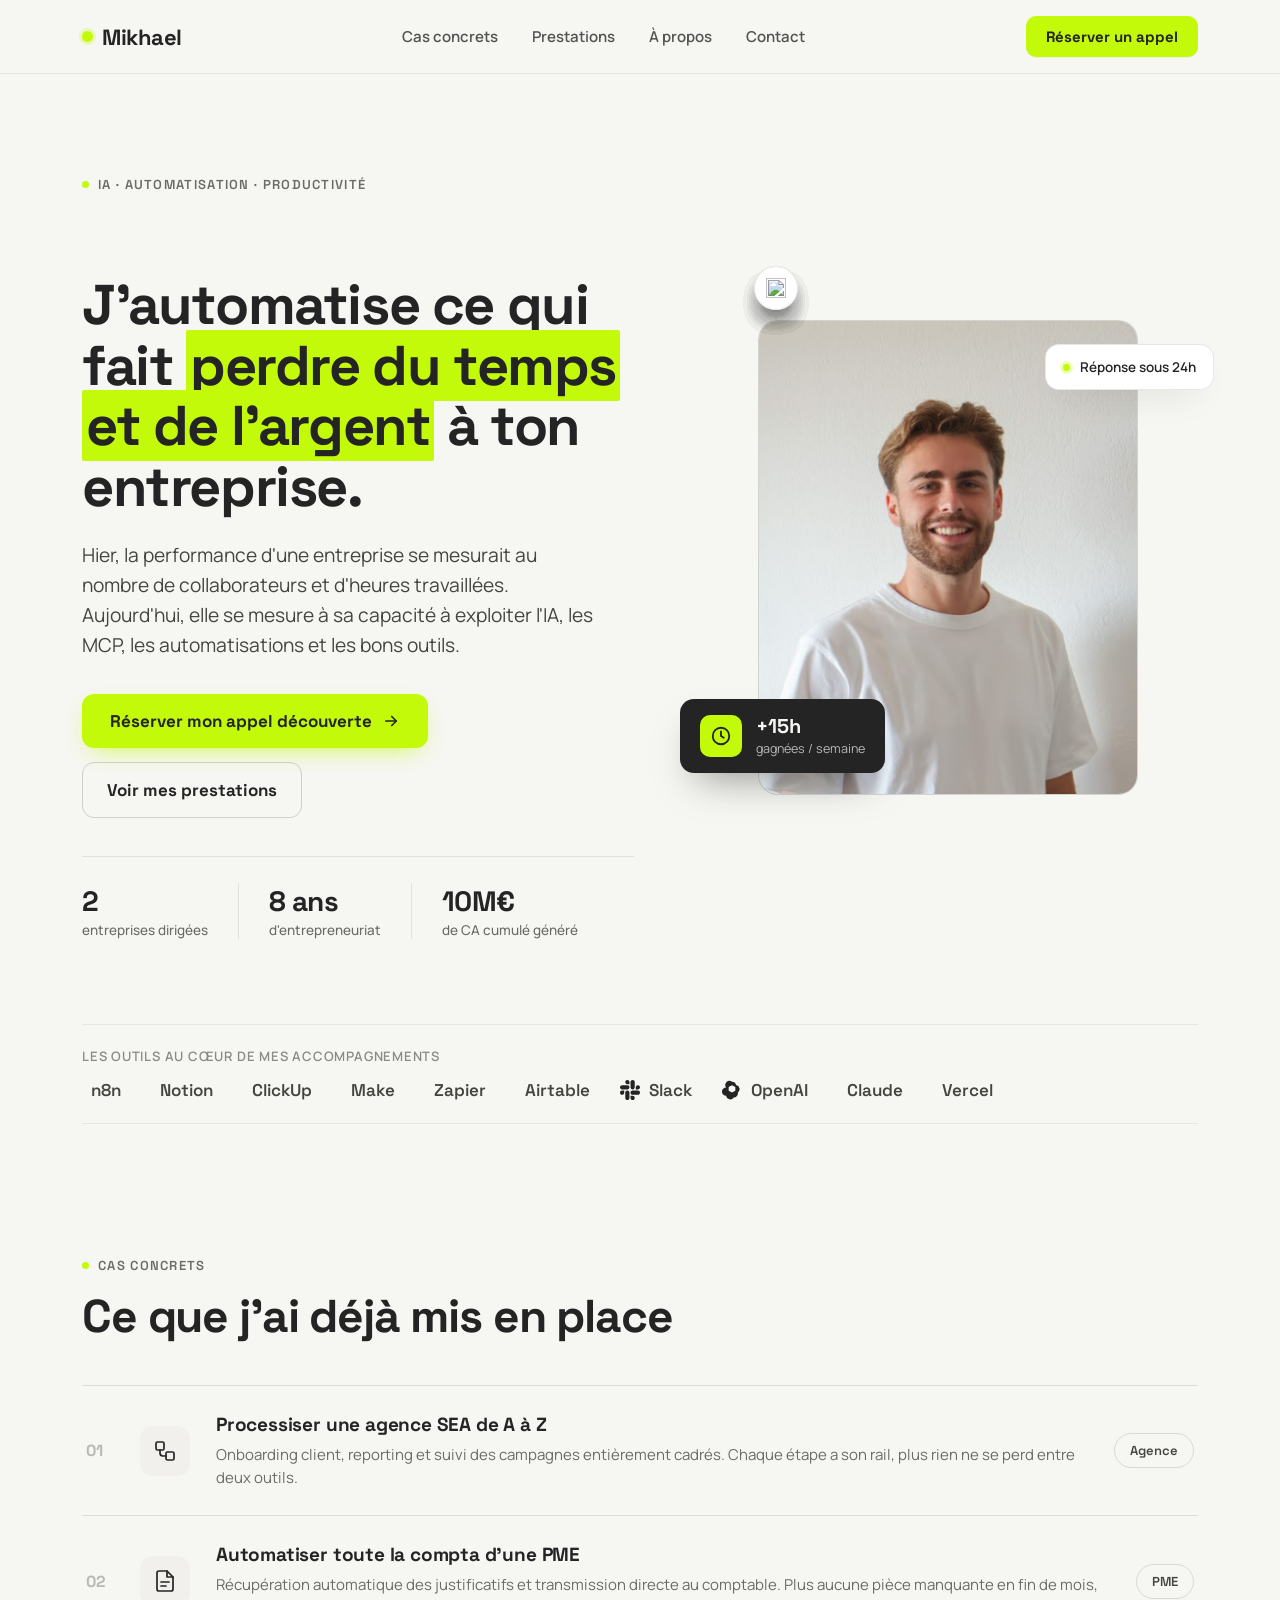
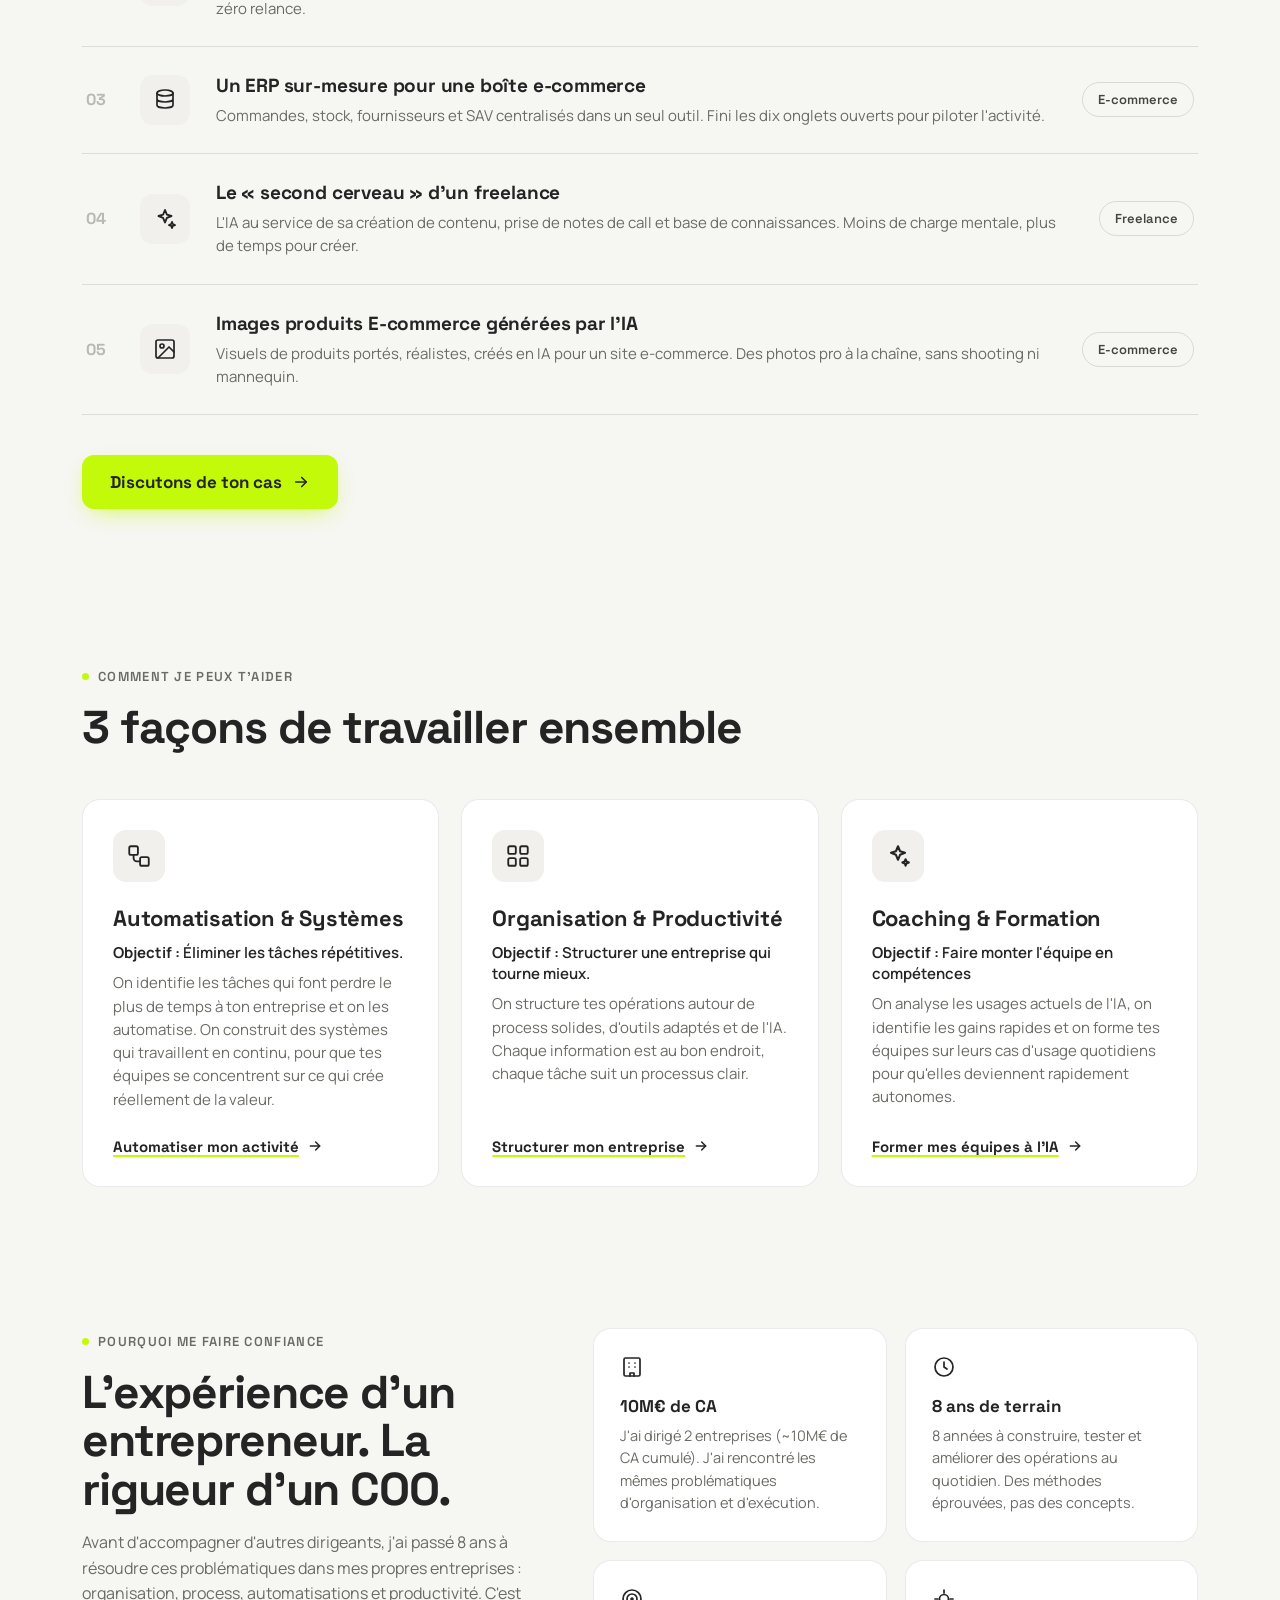
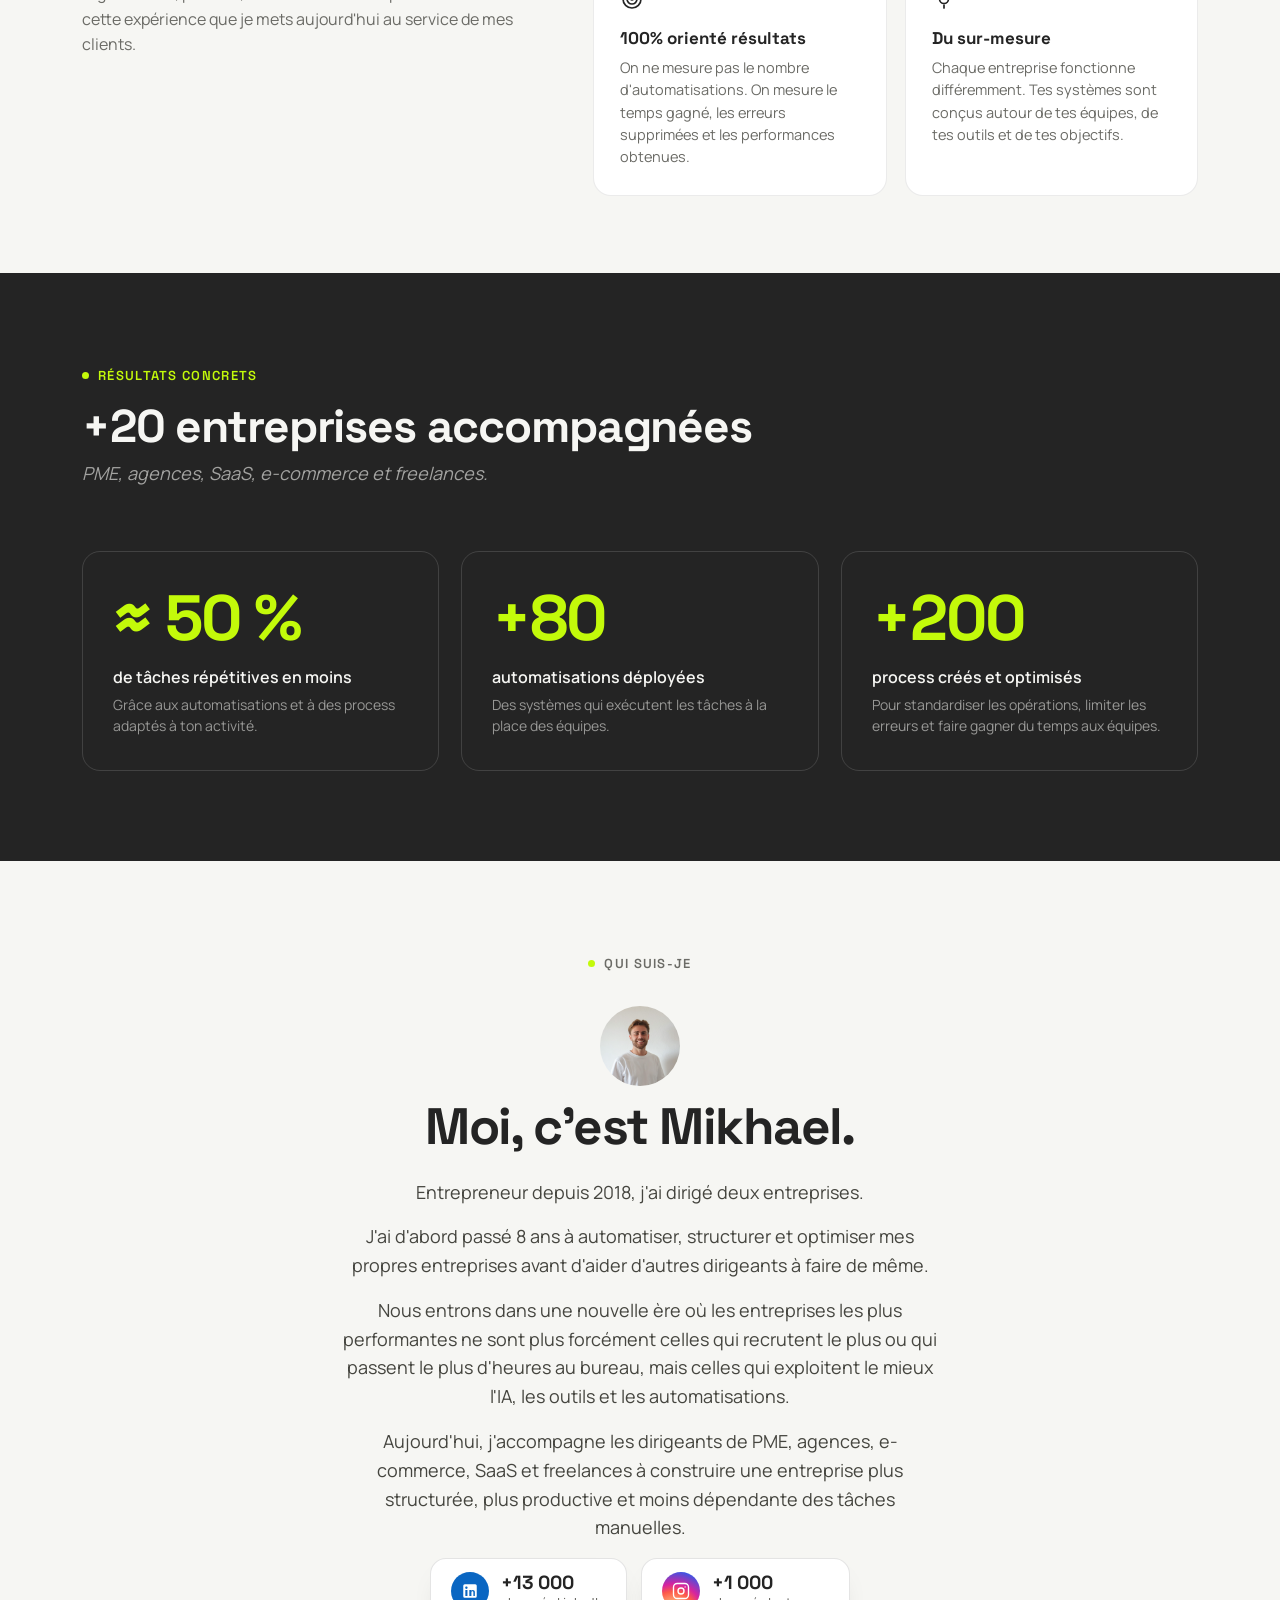
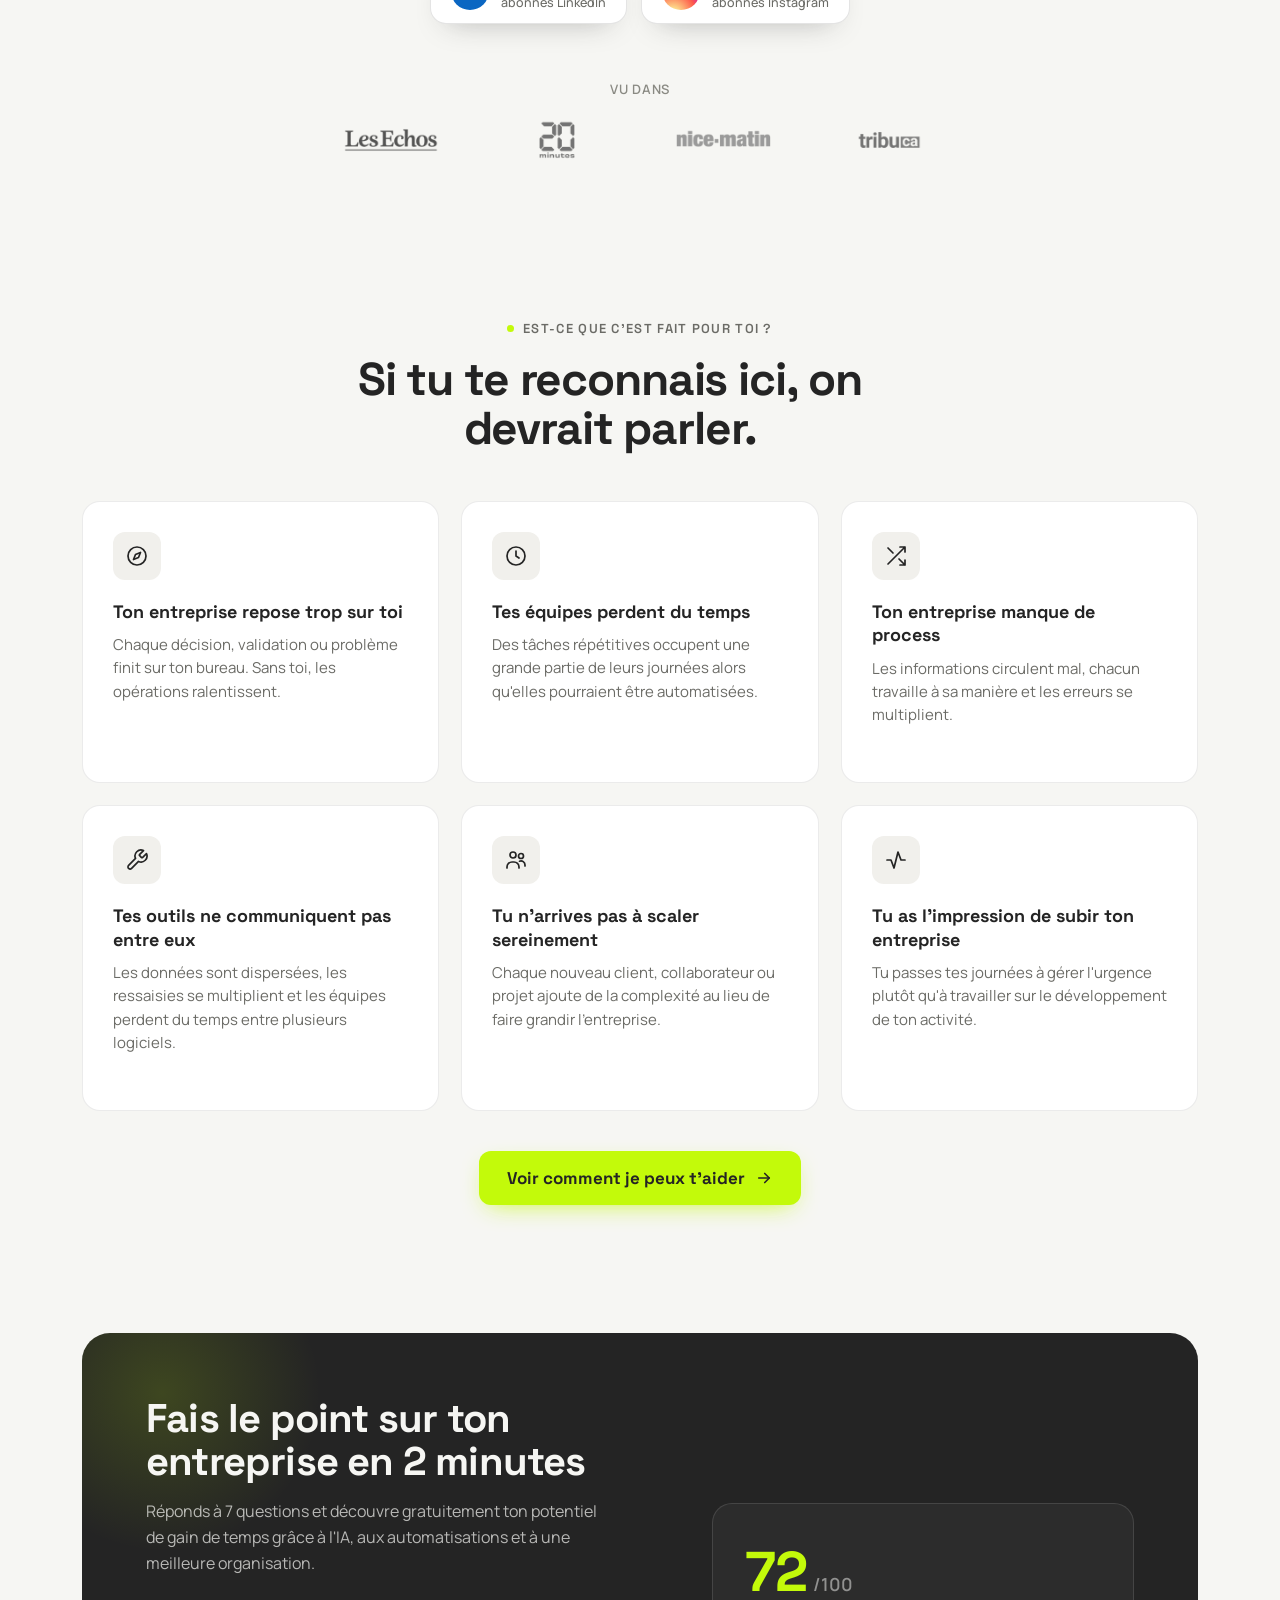
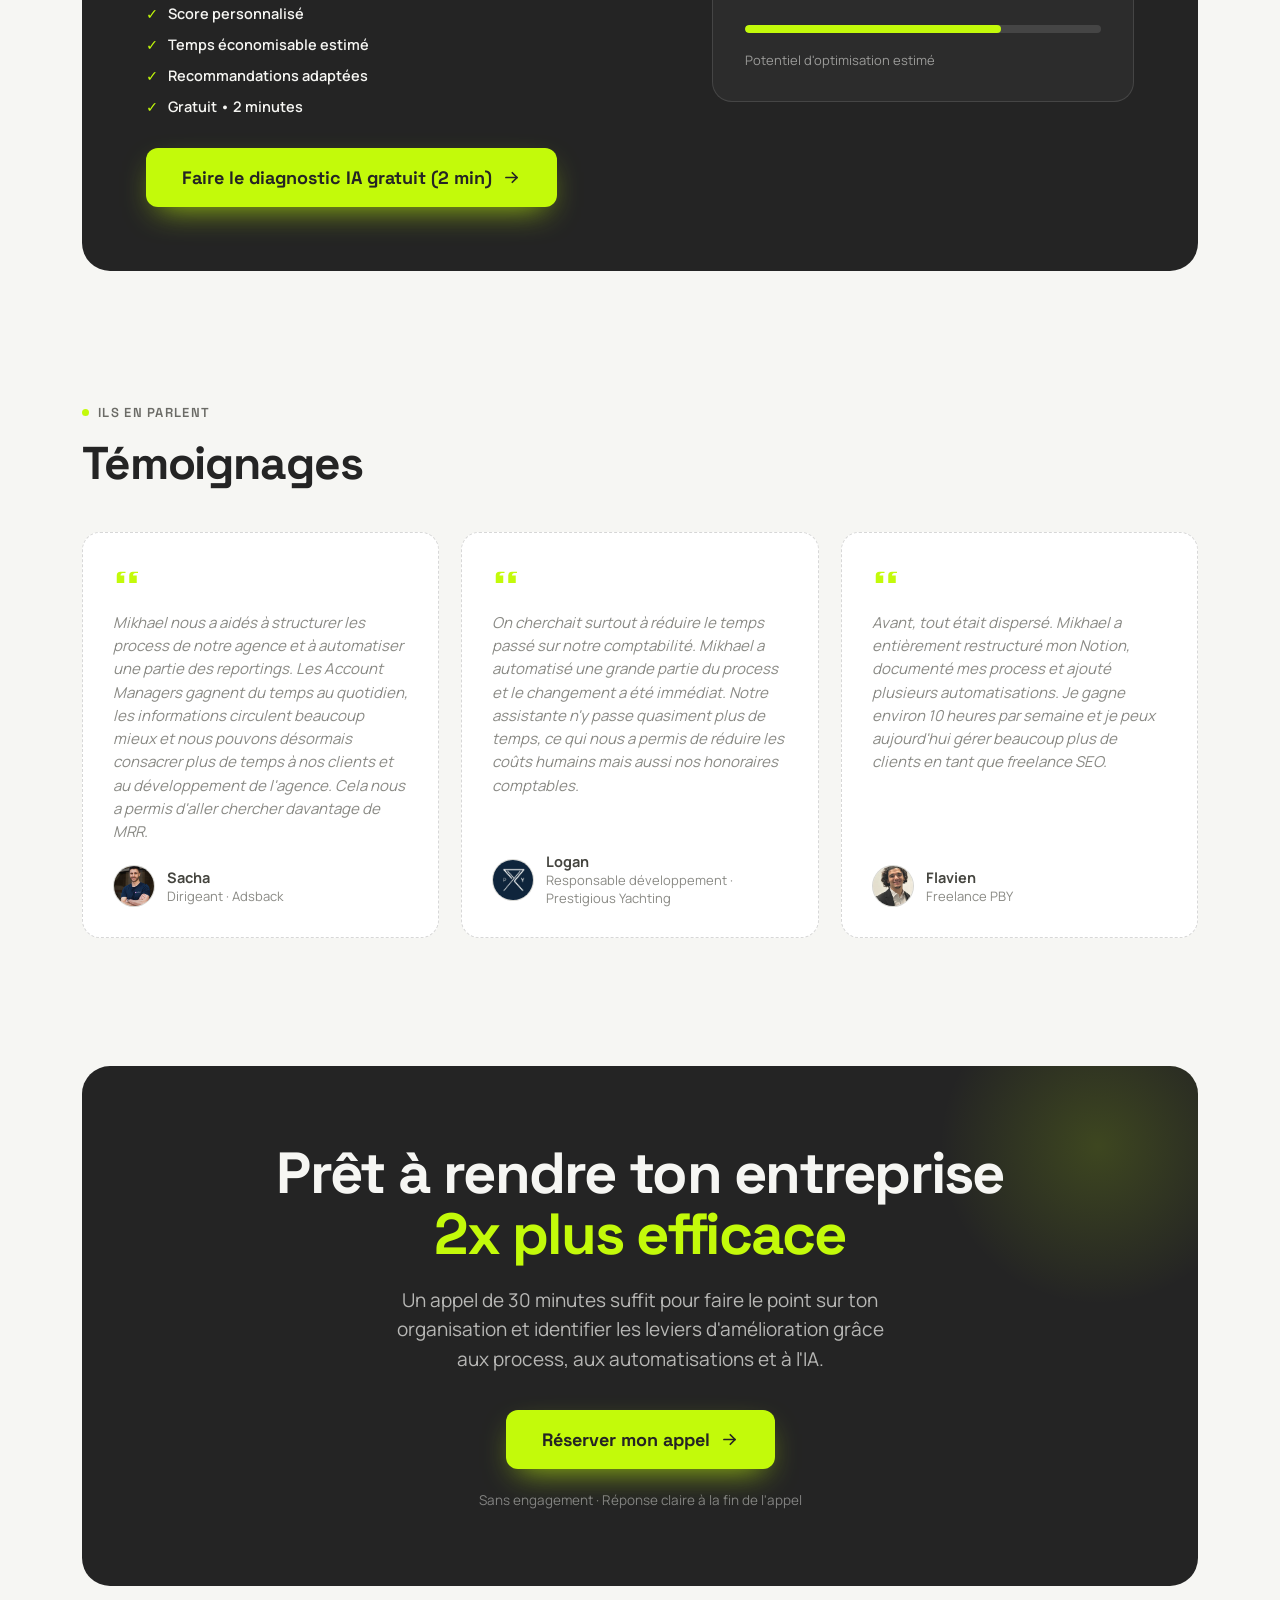
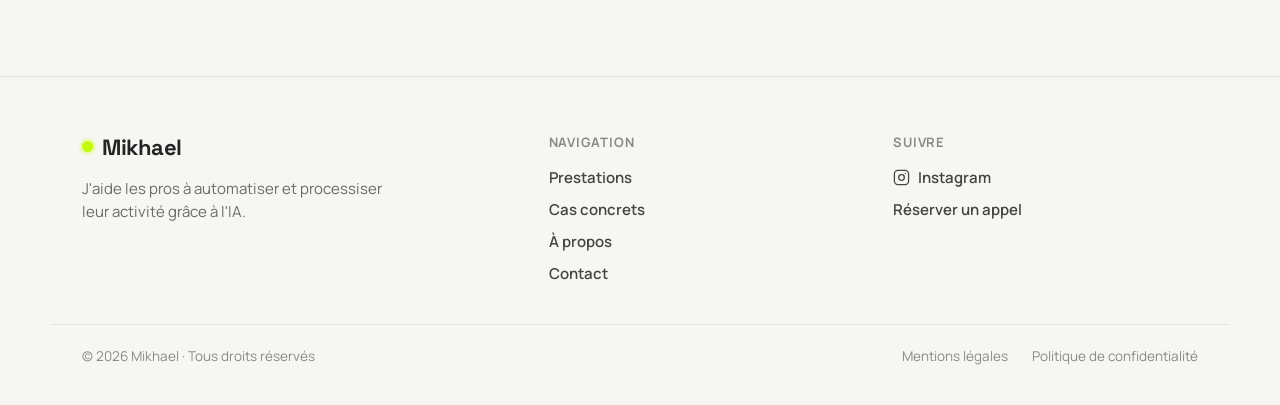
==== index.html @ bfc0a48b "feat: aligne le style du CTA Discutons de ton cas sur celui du bouton accent Co-Authored-By: Claude " ====
<!DOCTYPE html>
<html lang="fr">
<head>
<meta charset="utf-8">
<meta name="viewport" content="width=device-width, initial-scale=1">
<title>Mikhael — J'automatise les tâches qui font perdre du temps et de l'argent à ton entreprise.</title>
<meta name="description" content="J'aide les pros (PME, Agence, Freelance, Ecommerce) à automatiser et structurer leur business, pour gagner des heures chaque semaine.">
<link rel="icon" type="image/png" href="assets/favicon-32x32.png">
<link rel="preconnect" href="https://fonts.googleapis.com">
<link rel="preconnect" href="https://fonts.gstatic.com" crossorigin>
<link href="https://fonts.googleapis.com/css2?family=Space+Grotesk:wght@400;500;600;700&family=Manrope:wght@400;500;600;700;800&display=swap" rel="stylesheet">
<link rel="stylesheet" href="styles.css">
</head>
<body>

<header class="site-header">
  <div class="wrap header-bar">
    <a href="#top" class="logo">
      <span class="dot dot--lg"></span>
      Mikhael
    </a>

    <nav class="nav-desktop" aria-label="Navigation principale">
      <a href="#cas-concrets">Cas concrets</a>
      <a href="#prestations">Prestations</a>
      <a href="#apropos">À propos</a>
      <a href="#contact">Contact</a>
    </nav>

    <div class="header-actions">
      <a href="https://www.cal.eu/mikhael-5kbnzs/30min" target="_blank" rel="noopener" class="btn btn-accent btn-sm">Réserver un appel</a>
      <button type="button" class="nav-toggle" aria-expanded="false" aria-controls="nav-mobile" aria-label="Ouvrir le menu">
        <span></span><span></span><span></span>
      </button>
    </div>
  </div>

  <nav id="nav-mobile" class="nav-mobile" aria-label="Navigation mobile">
    <a href="#cas-concrets">Cas concrets</a>
    <a href="#prestations">Prestations</a>
    <a href="#apropos">À propos</a>
    <a href="#contact">Contact</a>
  </nav>
</header>

<a id="top"></a>

<main>

  <!-- ===================== HERO ===================== -->
  <section class="wrap hero">
    <div class="eyebrow hero-eyebrow">
      <span class="dot"></span>
      IA · Automatisation · Productivité
    </div>
    <div class="hero-copy">
      <h1 class="hero-title">
        J'automatise ce qui fait <span class="hl">perdre du temps et de l'argent</span> à ton entreprise.
      </h1>
      <p class="hero-sub">
        Hier, la performance d'une entreprise se mesurait au nombre de collaborateurs et d'heures travaillées. Aujourd'hui, elle se mesure à sa capacité à exploiter l'IA, les MCP, les automatisations et les bons outils.
      </p>
      <div class="hero-ctas">
        <a href="https://www.cal.eu/mikhael-5kbnzs/30min" target="_blank" rel="noopener" class="btn btn-accent btn-lg">
          Réserver mon appel découverte
          <svg width="18" height="18" viewBox="0 0 24 24" fill="none" stroke="currentColor" stroke-width="2.2" stroke-linecap="round" stroke-linejoin="round"><path d="M5 12h14"/><path d="m13 6 6 6-6 6"/></svg>
        </a>
        <a href="#prestations" class="btn btn-outline btn-lg">Voir mes prestations</a>
      </div>
      <div class="hero-stats">
        <div class="hero-stat">
          <div class="hero-stat-num">2</div>
          <div class="hero-stat-label"><span class="hero-stat-label--full">entreprises dirigées</span><span class="hero-stat-label--short">entreprises</span></div>
        </div>
        <div class="hero-stat">
          <div class="hero-stat-num">8 ans</div>
          <div class="hero-stat-label">d'entrepreneuriat</div>
        </div>
        <div class="hero-stat hero-stat--last">
          <div class="hero-stat-num">10M€</div>
          <div class="hero-stat-label">de CA cumulé généré</div>
        </div>
      </div>
    </div>

    <div class="hero-visual">
      <div class="hero-photo">
        <img src="assets/mikhael.png" alt="Portrait de Mikhael">
      </div>
      <div class="orbit-track">
        <span class="orbit-icon" style="--i:0"><img src="https://cdn.simpleicons.org/n8n/242424" alt=""></span>
        <span class="orbit-icon" style="--i:1"><img src="https://cdn.simpleicons.org/notion/242424" alt=""></span>
        <span class="orbit-icon" style="--i:2"><img src="https://cdn.simpleicons.org/clickup/242424" alt=""></span>
        <span class="orbit-icon" style="--i:3"><img src="https://cdn.simpleicons.org/make/242424" alt=""></span>
        <span class="orbit-icon" style="--i:4"><img src="https://cdn.simpleicons.org/zapier/242424" alt=""></span>
        <span class="orbit-icon" style="--i:5"><img src="https://cdn.simpleicons.org/airtable/242424" alt=""></span>
        <span class="orbit-icon" style="--i:6"><svg width="20" height="20" viewBox="0 0 122.8 122.8" fill="#242424" aria-hidden="true"><path d="M25.8 77.6c0 7.1-5.8 12.9-12.9 12.9S0 84.7 0 77.6s5.8-12.9 12.9-12.9h12.9v12.9zM32.3 77.6c0-7.1 5.8-12.9 12.9-12.9s12.9 5.8 12.9 12.9v32.3c0 7.1-5.8 12.9-12.9 12.9s-12.9-5.8-12.9-12.9V77.6z"/><path d="M45.2 25.8c-7.1 0-12.9-5.8-12.9-12.9S38.1 0 45.2 0s12.9 5.8 12.9 12.9v12.9H45.2zM45.2 32.3c7.1 0 12.9 5.8 12.9 12.9s-5.8 12.9-12.9 12.9H12.9C5.8 58.1 0 52.3 0 45.2s5.8-12.9 12.9-12.9h32.3z"/><path d="M97 45.2c0-7.1 5.8-12.9 12.9-12.9s12.9 5.8 12.9 12.9-5.8 12.9-12.9 12.9H97V45.2zM90.5 45.2c0 7.1-5.8 12.9-12.9 12.9s-12.9-5.8-12.9-12.9V12.9C64.7 5.8 70.5 0 77.6 0s12.9 5.8 12.9 12.9v32.3z"/><path d="M77.6 97c7.1 0 12.9 5.8 12.9 12.9s-5.8 12.9-12.9 12.9-12.9-5.8-12.9-12.9V97h12.9zM77.6 90.5c-7.1 0-12.9-5.8-12.9-12.9s5.8-12.9 12.9-12.9h32.3c7.1 0 12.9 5.8 12.9 12.9s-5.8 12.9-12.9 12.9H77.6z"/></svg></span>
        <span class="orbit-icon" style="--i:7"><svg width="20" height="20" viewBox="0 0 24 24" fill="#242424" aria-hidden="true"><path d="M12 2a5 5 0 0 1 4.9 4A5 5 0 0 1 19 15a5 5 0 0 1-4.9 6 5 5 0 0 1-9.2-2A5 5 0 0 1 5 9 5 5 0 0 1 12 2Zm0 4.2L8 8.5v4.3l4 2.3 4-2.3V8.5L12 6.2Z"/></svg></span>
        <span class="orbit-icon" style="--i:8"><img src="https://cdn.simpleicons.org/anthropic/242424" alt=""></span>
        <span class="orbit-icon" style="--i:9"><img src="https://cdn.simpleicons.org/vercel/242424" alt=""></span>
      </div>
      <div class="float-card float-card--dark">
        <div class="float-card-icon">
          <svg width="22" height="22" viewBox="0 0 24 24" fill="none" stroke="#242424" stroke-width="2" stroke-linecap="round" stroke-linejoin="round"><circle cx="12" cy="12" r="9"/><path d="M12 7v5l3 2"/></svg>
        </div>
        <div>
          <div class="float-card-num">+15h</div>
          <div class="float-card-label">gagnées / semaine</div>
        </div>
      </div>
      <div class="float-card float-card--light">
        <span class="dot"></span>
        <span class="float-card-text">Réponse sous 24h</span>
      </div>
    </div>
  </section>

  <!-- ===================== LOGOS / OUTILS ===================== -->
  <section class="wrap tools-wrap">
    <div class="tools-strip">
      <span class="tools-label">Les outils au cœur de mes accompagnements</span>
      <div class="tools-marquee">
        <div class="tools-track">
          <div class="tools-list">
            <span class="tool"><img src="https://cdn.simpleicons.org/n8n/242424" alt="">n8n</span>
            <span class="tool"><img src="https://cdn.simpleicons.org/notion/242424" alt="">Notion</span>
            <span class="tool"><img src="https://cdn.simpleicons.org/clickup/242424" alt="">ClickUp</span>
            <span class="tool"><img src="https://cdn.simpleicons.org/make/242424" alt="">Make</span>
            <span class="tool"><img src="https://cdn.simpleicons.org/zapier/242424" alt="">Zapier</span>
            <span class="tool"><img src="https://cdn.simpleicons.org/airtable/242424" alt="">Airtable</span>
            <span class="tool"><svg width="20" height="20" viewBox="0 0 122.8 122.8" fill="#242424" aria-hidden="true"><path d="M25.8 77.6c0 7.1-5.8 12.9-12.9 12.9S0 84.7 0 77.6s5.8-12.9 12.9-12.9h12.9v12.9zM32.3 77.6c0-7.1 5.8-12.9 12.9-12.9s12.9 5.8 12.9 12.9v32.3c0 7.1-5.8 12.9-12.9 12.9s-12.9-5.8-12.9-12.9V77.6z"/><path d="M45.2 25.8c-7.1 0-12.9-5.8-12.9-12.9S38.1 0 45.2 0s12.9 5.8 12.9 12.9v12.9H45.2zM45.2 32.3c7.1 0 12.9 5.8 12.9 12.9s-5.8 12.9-12.9 12.9H12.9C5.8 58.1 0 52.3 0 45.2s5.8-12.9 12.9-12.9h32.3z"/><path d="M97 45.2c0-7.1 5.8-12.9 12.9-12.9s12.9 5.8 12.9 12.9-5.8 12.9-12.9 12.9H97V45.2zM90.5 45.2c0 7.1-5.8 12.9-12.9 12.9s-12.9-5.8-12.9-12.9V12.9C64.7 5.8 70.5 0 77.6 0s12.9 5.8 12.9 12.9v32.3z"/><path d="M77.6 97c7.1 0 12.9 5.8 12.9 12.9s-5.8 12.9-12.9 12.9-12.9-5.8-12.9-12.9V97h12.9zM77.6 90.5c-7.1 0-12.9-5.8-12.9-12.9s5.8-12.9 12.9-12.9h32.3c7.1 0 12.9 5.8 12.9 12.9s-5.8 12.9-12.9 12.9H77.6z"/></svg>Slack</span>
            <span class="tool"><svg width="20" height="20" viewBox="0 0 24 24" fill="#242424" aria-hidden="true"><path d="M12 2a5 5 0 0 1 4.9 4A5 5 0 0 1 19 15a5 5 0 0 1-4.9 6 5 5 0 0 1-9.2-2A5 5 0 0 1 5 9 5 5 0 0 1 12 2Zm0 4.2L8 8.5v4.3l4 2.3 4-2.3V8.5L12 6.2Z"/></svg>OpenAI</span>
            <span class="tool"><img src="https://cdn.simpleicons.org/anthropic/242424" alt="">Claude</span>
            <span class="tool"><img src="https://cdn.simpleicons.org/vercel/242424" alt="" class="tool-icon--sm">Vercel</span>
          </div>
          <div class="tools-list tools-list--dup" aria-hidden="true">
            <span class="tool"><img src="https://cdn.simpleicons.org/n8n/242424" alt="">n8n</span>
            <span class="tool"><img src="https://cdn.simpleicons.org/notion/242424" alt="">Notion</span>
            <span class="tool"><img src="https://cdn.simpleicons.org/clickup/242424" alt="">ClickUp</span>
            <span class="tool"><img src="https://cdn.simpleicons.org/make/242424" alt="">Make</span>
            <span class="tool"><img src="https://cdn.simpleicons.org/zapier/242424" alt="">Zapier</span>
            <span class="tool"><img src="https://cdn.simpleicons.org/airtable/242424" alt="">Airtable</span>
            <span class="tool"><svg width="20" height="20" viewBox="0 0 122.8 122.8" fill="#242424" aria-hidden="true"><path d="M25.8 77.6c0 7.1-5.8 12.9-12.9 12.9S0 84.7 0 77.6s5.8-12.9 12.9-12.9h12.9v12.9zM32.3 77.6c0-7.1 5.8-12.9 12.9-12.9s12.9 5.8 12.9 12.9v32.3c0 7.1-5.8 12.9-12.9 12.9s-12.9-5.8-12.9-12.9V77.6z"/><path d="M45.2 25.8c-7.1 0-12.9-5.8-12.9-12.9S38.1 0 45.2 0s12.9 5.8 12.9 12.9v12.9H45.2zM45.2 32.3c7.1 0 12.9 5.8 12.9 12.9s-5.8 12.9-12.9 12.9H12.9C5.8 58.1 0 52.3 0 45.2s5.8-12.9 12.9-12.9h32.3z"/><path d="M97 45.2c0-7.1 5.8-12.9 12.9-12.9s12.9 5.8 12.9 12.9-5.8 12.9-12.9 12.9H97V45.2zM90.5 45.2c0 7.1-5.8 12.9-12.9 12.9s-12.9-5.8-12.9-12.9V12.9C64.7 5.8 70.5 0 77.6 0s12.9 5.8 12.9 12.9v32.3z"/><path d="M77.6 97c7.1 0 12.9 5.8 12.9 12.9s-5.8 12.9-12.9 12.9-12.9-5.8-12.9-12.9V97h12.9zM77.6 90.5c-7.1 0-12.9-5.8-12.9-12.9s5.8-12.9 12.9-12.9h32.3c7.1 0 12.9 5.8 12.9 12.9s-5.8 12.9-12.9 12.9H77.6z"/></svg>Slack</span>
            <span class="tool"><svg width="20" height="20" viewBox="0 0 24 24" fill="#242424" aria-hidden="true"><path d="M12 2a5 5 0 0 1 4.9 4A5 5 0 0 1 19 15a5 5 0 0 1-4.9 6 5 5 0 0 1-9.2-2A5 5 0 0 1 5 9 5 5 0 0 1 12 2Zm0 4.2L8 8.5v4.3l4 2.3 4-2.3V8.5L12 6.2Z"/></svg>OpenAI</span>
            <span class="tool"><img src="https://cdn.simpleicons.org/anthropic/242424" alt="">Claude</span>
            <span class="tool"><img src="https://cdn.simpleicons.org/vercel/242424" alt="" class="tool-icon--sm">Vercel</span>
          </div>
        </div>
      </div>
    </div>
  </section>

  <!-- ===================== CAS CONCRETS ===================== -->
  <section id="cas-concrets" class="wrap section section--lg section--tight-top">
    <div class="section-intro">
      <div class="eyebrow">
        <span class="dot"></span>
        Cas concrets
      </div>
      <h2 class="section-title section-title--md">Ce que j'ai déjà mis en place</h2>
    </div>

    <div class="case-list" id="case-list">
      <div class="case-row">
        <div class="case-num">01</div>
        <div class="case-icon">
          <svg width="24" height="24" viewBox="0 0 24 24" fill="none" stroke="#242424" stroke-width="1.7" stroke-linecap="round" stroke-linejoin="round"><rect x="3" y="3" width="8" height="8" rx="1.5"/><path d="M7 11v3a3 3 0 0 0 3 3h3"/><rect x="13" y="13" width="8" height="8" rx="1.5"/></svg>
        </div>
        <div class="case-copy">
          <h3>Processiser une agence SEA de A à Z</h3>
          <p>Onboarding client, reporting et suivi des campagnes entièrement cadrés. Chaque étape a son rail, plus rien ne se perd entre deux outils.</p>
        </div>
        <span class="case-tag">Agence</span>
      </div>

      <div class="case-row">
        <div class="case-num">02</div>
        <div class="case-icon">
          <svg width="24" height="24" viewBox="0 0 24 24" fill="none" stroke="#242424" stroke-width="1.7" stroke-linecap="round" stroke-linejoin="round"><path d="M14 2H6a2 2 0 0 0-2 2v16a2 2 0 0 0 2 2h12a2 2 0 0 0 2-2V8z"/><path d="M14 2v6h6M8 13h8M8 17h5"/></svg>
        </div>
        <div class="case-copy">
          <h3>Automatiser toute la compta d'une PME</h3>
          <p>Récupération automatique des justificatifs et transmission directe au comptable. Plus aucune pièce manquante en fin de mois, zéro relance.</p>
        </div>
        <span class="case-tag">PME</span>
      </div>

      <div class="case-row">
        <div class="case-num">03</div>
        <div class="case-icon">
          <svg width="24" height="24" viewBox="0 0 24 24" fill="none" stroke="#242424" stroke-width="1.7" stroke-linecap="round" stroke-linejoin="round"><ellipse cx="12" cy="5" rx="8" ry="3"/><path d="M4 5v6c0 1.7 3.6 3 8 3s8-1.3 8-3V5M4 11v6c0 1.7 3.6 3 8 3s8-1.3 8-3v-6"/></svg>
        </div>
        <div class="case-copy">
          <h3>Un ERP sur-mesure pour une boîte e-commerce</h3>
          <p>Commandes, stock, fournisseurs et SAV centralisés dans un seul outil. Fini les dix onglets ouverts pour piloter l'activité.</p>
        </div>
        <span class="case-tag">E-commerce</span>
      </div>

      <div class="case-row">
        <div class="case-num">04</div>
        <div class="case-icon">
          <svg width="24" height="24" viewBox="0 0 24 24" fill="none" stroke="#242424" stroke-width="1.9" stroke-linecap="round" stroke-linejoin="round"><path d="M12 3l1.9 4.6L18.5 9l-4.6 1.9L12 15.5l-1.9-4.6L5.5 9l4.6-1.4z"/><path d="M19 15l.8 2L22 18l-2.2.9L19 21l-.8-2.1L16 18l2.2-1z"/></svg>
        </div>
        <div class="case-copy">
          <h3>Le « second cerveau » d'un freelance</h3>
          <p>L'IA au service de sa création de contenu, prise de notes de call et base de connaissances. Moins de charge mentale, plus de temps pour créer.</p>
        </div>
        <span class="case-tag">Freelance</span>
      </div>

      <div class="case-row">
        <div class="case-num">05</div>
        <div class="case-icon">
          <svg width="24" height="24" viewBox="0 0 24 24" fill="none" stroke="#242424" stroke-width="1.7" stroke-linecap="round" stroke-linejoin="round"><rect x="3" y="3" width="18" height="18" rx="2"/><circle cx="9" cy="9" r="2"/><path d="m21 15-5-5L5 21"/></svg>
        </div>
        <div class="case-copy">
          <h3>Images produits E-commerce générées par l'IA</h3>
          <p>Visuels de produits portés, réalistes, créés en IA pour un site e-commerce. Des photos pro à la chaîne, sans shooting ni mannequin.</p>
        </div>
        <span class="case-tag">E-commerce</span>
      </div>
    </div>
    <div class="slider-nav" data-slider-nav="case-list" aria-hidden="true">
      <span class="slider-nav__dot is-active"></span>
      <span class="slider-nav__dot"></span>
      <span class="slider-nav__dot"></span>
      <span class="slider-nav__dot"></span>
      <span class="slider-nav__dot"></span>
    </div>

    <div class="case-cta">
      <a href="https://www.cal.eu/mikhael-5kbnzs/30min" target="_blank" rel="noopener" class="btn btn-accent btn-lg">
        Discutons de ton cas
        <svg width="18" height="18" viewBox="0 0 24 24" fill="none" stroke="currentColor" stroke-width="2.2" stroke-linecap="round" stroke-linejoin="round"><path d="M5 12h14"/><path d="m13 6 6 6-6 6"/></svg>
      </a>
    </div>
  </section>

  <!-- ===================== OFFRES ===================== -->
  <section id="prestations" class="wrap section">
    <div class="section-head">
      <div>
        <div class="eyebrow">
          <span class="dot"></span>
          Comment je peux t'aider
        </div>
        <h2 class="section-title section-title--md section-title--nowrap">3 façons de travailler ensemble</h2>
      </div>
    </div>

    <div class="grid-3">
      <div class="card">
        <div class="card-icon">
          <svg width="26" height="26" viewBox="0 0 24 24" fill="none" stroke="#242424" stroke-width="1.7" stroke-linecap="round" stroke-linejoin="round"><rect x="3" y="3" width="8" height="8" rx="1.5"/><path d="M7 11v3a3 3 0 0 0 3 3h3"/><rect x="13" y="13" width="8" height="8" rx="1.5"/></svg>
        </div>
        <h3 class="card-title">Automatisation &amp; Systèmes</h3>
        <p class="card-quote"><strong>Objectif :</strong> Éliminer les tâches répétitives.</p>
        <p class="card-body">On identifie les tâches qui font perdre le plus de temps à ton entreprise et on les automatise. On construit des systèmes qui travaillent en continu, pour que tes équipes se concentrent sur ce qui crée réellement de la valeur.</p>
        <a href="https://www.cal.eu/mikhael-5kbnzs/30min" target="_blank" rel="noopener" class="card-link">
          <span class="card-link-text">Automatiser mon activité</span>
          <svg width="16" height="16" viewBox="0 0 24 24" fill="none" stroke="currentColor" stroke-width="2.2" stroke-linecap="round" stroke-linejoin="round"><path d="M5 12h14"/><path d="m13 6 6 6-6 6"/></svg>
        </a>
      </div>

      <div class="card">
        <div class="card-icon">
          <svg width="26" height="26" viewBox="0 0 24 24" fill="none" stroke="#242424" stroke-width="1.7" stroke-linecap="round" stroke-linejoin="round"><rect x="3" y="3" width="7" height="7" rx="1.5"/><rect x="14" y="3" width="7" height="7" rx="1.5"/><rect x="14" y="14" width="7" height="7" rx="1.5"/><rect x="3" y="14" width="7" height="7" rx="1.5"/></svg>
        </div>
        <h3 class="card-title">Organisation &amp; Productivité</h3>
        <p class="card-quote"><strong>Objectif :</strong> Structurer une entreprise qui tourne mieux.</p>
        <p class="card-body">On structure tes opérations autour de process solides, d'outils adaptés et de l'IA. Chaque information est au bon endroit, chaque tâche suit un processus clair.</p>
        <a href="https://www.cal.eu/mikhael-5kbnzs/30min" target="_blank" rel="noopener" class="card-link">
          <span class="card-link-text">Structurer mon entreprise</span>
          <svg width="16" height="16" viewBox="0 0 24 24" fill="none" stroke="currentColor" stroke-width="2.2" stroke-linecap="round" stroke-linejoin="round"><path d="M5 12h14"/><path d="m13 6 6 6-6 6"/></svg>
        </a>
      </div>

      <div id="coaching" class="card">
        <div class="card-icon">
          <svg width="26" height="26" viewBox="0 0 24 24" fill="none" stroke="#242424" stroke-width="1.9" stroke-linecap="round" stroke-linejoin="round"><path d="M12 3l1.9 4.6L18.5 9l-4.6 1.9L12 15.5l-1.9-4.6L5.5 9l4.6-1.4z"/><path d="M19 15l.8 2L22 18l-2.2.9L19 21l-.8-2.1L16 18l2.2-1z"/></svg>
        </div>
        <h3 class="card-title">Coaching &amp; Formation</h3>
        <p class="card-quote"><strong>Objectif :</strong> Faire monter l'équipe en compétences</p>
        <p class="card-body">On analyse les usages actuels de l'IA, on identifie les gains rapides et on forme tes équipes sur leurs cas d'usage quotidiens pour qu'elles deviennent rapidement autonomes.</p>
        <a href="https://www.cal.eu/mikhael-5kbnzs/30min" target="_blank" rel="noopener" class="card-link">
          <span class="card-link-text">Former mes équipes à l'IA</span>
          <svg width="16" height="16" viewBox="0 0 24 24" fill="none" stroke="currentColor" stroke-width="2.2" stroke-linecap="round" stroke-linejoin="round"><path d="M5 12h14"/><path d="m13 6 6 6-6 6"/></svg>
        </a>
      </div>
    </div>
  </section>

  <!-- ===================== POURQUOI CONFIANCE ===================== -->
  <section class="wrap section section--trust">
    <div class="trust-grid">
      <div class="trust-intro">
        <div class="eyebrow">
          <span class="dot"></span>
          Pourquoi me faire confiance
        </div>
        <h2 class="section-title section-title--md">L'expérience d'un entrepreneur. La rigueur d'un COO.</h2>
        <p class="trust-text trust-text--spaced">Avant d'accompagner d'autres dirigeants, j'ai passé 8 ans à résoudre ces problématiques dans mes propres entreprises : organisation, process, automatisations et productivité. C'est cette expérience que je mets aujourd'hui au service de mes clients.</p>
      </div>

      <div class="grid-2" id="grid-2">
        <div class="card card--plain">
          <svg width="24" height="24" viewBox="0 0 24 24" fill="none" stroke="#242424" stroke-width="1.7" stroke-linecap="round" stroke-linejoin="round" class="card-icon-sm"><rect x="4" y="3" width="16" height="18" rx="1.5"/><path d="M9 8h.01M15 8h.01M9 12h.01M15 12h.01M10 21v-3h4v3"/></svg>
          <h4 class="card-title-sm">10M€ de CA</h4>
          <p class="card-body-sm">J'ai dirigé 2 entreprises (~10M€ de CA cumulé). J'ai rencontré les mêmes problématiques d'organisation et d'exécution.</p>
        </div>
        <div class="card card--plain">
          <svg width="24" height="24" viewBox="0 0 24 24" fill="none" stroke="#242424" stroke-width="1.7" stroke-linecap="round" stroke-linejoin="round" class="card-icon-sm"><circle cx="12" cy="12" r="9"/><path d="M12 7v5l3 2"/></svg>
          <h4 class="card-title-sm">8 ans de terrain</h4>
          <p class="card-body-sm">8 années à construire, tester et améliorer des opérations au quotidien. Des méthodes éprouvées, pas des concepts.</p>
        </div>
        <div class="card card--plain">
          <svg width="24" height="24" viewBox="0 0 24 24" fill="none" stroke="#242424" stroke-width="1.7" stroke-linecap="round" stroke-linejoin="round" class="card-icon-sm"><circle cx="12" cy="12" r="9"/><circle cx="12" cy="12" r="5"/><circle cx="12" cy="12" r="1"/></svg>
          <h4 class="card-title-sm">100% orienté résultats</h4>
          <p class="card-body-sm">On ne mesure pas le nombre d'automatisations. On mesure le temps gagné, les erreurs supprimées et les performances obtenues.</p>
        </div>
        <div class="card card--plain">
          <svg width="24" height="24" viewBox="0 0 24 24" fill="none" stroke="#242424" stroke-width="1.7" stroke-linecap="round" stroke-linejoin="round" class="card-icon-sm"><path d="M12 3v3M12 18v3M3 12h3M18 12h3"/><circle cx="12" cy="12" r="4.5"/></svg>
          <h4 class="card-title-sm">Du sur-mesure</h4>
          <p class="card-body-sm">Chaque entreprise fonctionne différemment. Tes systèmes sont conçus autour de tes équipes, de tes outils et de tes objectifs.</p>
        </div>
      </div>
      <div class="slider-nav" data-slider-nav="grid-2" aria-hidden="true">
        <span class="slider-nav__dot is-active"></span>
        <span class="slider-nav__dot"></span>
        <span class="slider-nav__dot"></span>
        <span class="slider-nav__dot"></span>
      </div>
    </div>
  </section>

  <!-- ===================== RÉSULTATS ===================== -->
  <section id="resultats" class="section-dark">
    <div class="wrap section section--results">
      <div class="section-head">
        <div>
          <div class="eyebrow eyebrow--accent">
            <span class="dot"></span>
            Résultats concrets
          </div>
          <h2 class="section-title section-title--md section-title--light section-title--nowrap">+20 entreprises accompagnées</h2>
          <p class="results-subtitle">PME, agences, SaaS, e-commerce et freelances.</p>
        </div>
      </div>

      <div class="grid-3">
        <div class="stat-card">
          <div class="stat-num">≈ 50 %</div>
          <div class="stat-label">de tâches répétitives en moins</div>
          <div class="stat-sub">Grâce aux automatisations et à des process adaptés à ton activité.</div>
        </div>
        <div class="stat-card">
          <div class="stat-num">+80</div>
          <div class="stat-label">automatisations déployées</div>
          <div class="stat-sub">Des systèmes qui exécutent les tâches à la place des équipes.</div>
        </div>
        <div class="stat-card">
          <div class="stat-num">+200</div>
          <div class="stat-label">process créés et optimisés</div>
          <div class="stat-sub">Pour standardiser les opérations, limiter les erreurs et faire gagner du temps aux équipes.</div>
        </div>
      </div>
    </div>
  </section>


  <!-- ===================== QUI SUIS-JE ===================== -->
  <section class="wrap section section--lg">
    <div class="about">
      <div id="apropos" class="eyebrow eyebrow--center">
        <span class="dot"></span>
        Qui suis-je
      </div>
      <img src="assets/mikhael.png" alt="Mikhael" class="about-photo">
      <h2 class="section-title section-title--lg">Moi, c'est Mikhael.</h2>
      <p class="about-text">Entrepreneur depuis 2018, j'ai dirigé deux entreprises.</p>
      <p class="about-text">J'ai d'abord passé 8 ans à automatiser, structurer et optimiser mes propres entreprises avant d'aider d'autres dirigeants à faire de même.</p>
      <p class="about-text">Nous entrons dans une nouvelle ère où les entreprises les plus performantes ne sont plus forcément celles qui recrutent le plus ou qui passent le plus d'heures au bureau, mais celles qui exploitent le mieux l'IA, les outils et les automatisations.</p>
      <p class="about-text">Aujourd'hui, j'accompagne les dirigeants de PME, agences, e-commerce, SaaS et freelances à construire une entreprise plus structurée, plus productive et moins dépendante des tâches manuelles.</p>

      <div class="social-proof-row">
        <a href="https://www.linkedin.com/in/mikhael-tordjman-6aaab2158/" target="_blank" rel="noopener" class="social-proof-badge">
          <span class="social-proof-icon social-proof-icon--linkedin">
            <svg width="18" height="18" viewBox="0 0 24 24" fill="#fff" aria-hidden="true"><path d="M19 3A2 2 0 0 1 21 5V19A2 2 0 0 1 19 21H5A2 2 0 0 1 3 19V5A2 2 0 0 1 5 3H19M18.5 18.5V13.2C18.5 11.7 17.3 10.5 15.8 10.5C15.1 10.5 14.3 10.9 13.9 11.6V10.7H11.1V18.5H13.9V13.6C13.9 12.9 14.5 12.3 15.2 12.3C15.9 12.3 16.5 12.9 16.5 13.6V18.5H18.5ZM7.2 9.2C8.1 9.2 8.8 8.5 8.8 7.6C8.8 6.7 8.1 6 7.2 6C6.3 6 5.6 6.7 5.6 7.6C5.6 8.5 6.3 9.2 7.2 9.2ZM8.6 18.5V10.7H5.8V18.5H8.6Z"/></svg>
          </span>
          <span class="social-proof-text">
            <span class="social-proof-num">+13 000</span>
            <span class="social-proof-label">abonnés LinkedIn</span>
          </span>
        </a>
        <a href="https://www.instagram.com/mikhael.tordjman/" target="_blank" rel="noopener" class="social-proof-badge">
          <span class="social-proof-icon social-proof-icon--instagram">
            <svg width="18" height="18" viewBox="0 0 24 24" fill="none" stroke="#fff" stroke-width="1.8" stroke-linecap="round" stroke-linejoin="round"><rect x="2" y="2" width="20" height="20" rx="5"/><circle cx="12" cy="12" r="4"/><path d="M17.5 6.5h.01"/></svg>
          </span>
          <span class="social-proof-text">
            <span class="social-proof-num">+1 000</span>
            <span class="social-proof-label">abonnés Instagram</span>
          </span>
        </a>
      </div>

      <div class="press-title">Vu dans</div>
      <div class="press-row">
        <img src="assets/press-les-echos.png" alt="Les Échos" class="press-logo">
        <img src="assets/press-20minutes.png" alt="20 Minutes" class="press-logo">
        <img src="assets/press-nice-matin.png" alt="Nice-Matin" class="press-logo">
        <img src="assets/press-tribuca.png" alt="Tribuca" class="press-logo">
      </div>
    </div>
  </section>

  <!-- ===================== EST-CE FAIT POUR TOI ===================== -->
  <section class="wrap section">
    <div class="section-intro section-intro--center">
      <div class="eyebrow eyebrow--center">
        <span class="dot"></span>
        Est-ce que c'est fait pour toi ?
      </div>
      <h2 class="section-title section-title--md">Si tu te reconnais ici, on devrait parler.</h2>
    </div>

    <div class="grid-3 grid-3--slider" id="reconnais-grid">
      <div class="card">
        <div class="card-icon card-icon--sm">
          <svg width="24" height="24" viewBox="0 0 24 24" fill="none" stroke="#242424" stroke-width="1.7" stroke-linecap="round" stroke-linejoin="round"><circle cx="12" cy="12" r="9"/><path d="m15.5 8.5-2 5-5 2 2-5z"/></svg>
        </div>
        <h4 class="card-title-md">Ton entreprise repose trop sur toi</h4>
        <p class="card-body">Chaque décision, validation ou problème finit sur ton bureau. Sans toi, les opérations ralentissent.</p>
      </div>
      <div class="card">
        <div class="card-icon card-icon--sm">
          <svg width="24" height="24" viewBox="0 0 24 24" fill="none" stroke="#242424" stroke-width="1.7" stroke-linecap="round" stroke-linejoin="round"><circle cx="12" cy="12" r="9"/><path d="M12 7v5l3 2"/></svg>
        </div>
        <h4 class="card-title-md">Tes équipes perdent du temps</h4>
        <p class="card-body">Des tâches répétitives occupent une grande partie de leurs journées alors qu'elles pourraient être automatisées.</p>
      </div>
      <div class="card">
        <div class="card-icon card-icon--sm">
          <svg width="24" height="24" viewBox="0 0 24 24" fill="none" stroke="#242424" stroke-width="1.7" stroke-linecap="round" stroke-linejoin="round"><path d="M16 3h5v5M4 20 21 3M21 16v5h-5M15 15l6 6M4 4l5 5"/></svg>
        </div>
        <h4 class="card-title-md">Ton entreprise manque de process</h4>
        <p class="card-body">Les informations circulent mal, chacun travaille à sa manière et les erreurs se multiplient.</p>
      </div>
      <div class="card">
        <div class="card-icon card-icon--sm">
          <svg width="24" height="24" viewBox="0 0 24 24" fill="none" stroke="#242424" stroke-width="1.7" stroke-linecap="round" stroke-linejoin="round"><path d="M14.7 6.3a1 1 0 0 0 0 1.4l1.6 1.6a1 1 0 0 0 1.4 0l3.77-3.77a6 6 0 0 1-7.94 7.94l-6.91 6.91a2.12 2.12 0 0 1-3-3l6.91-6.91a6 6 0 0 1 7.94-7.94l-3.76 3.76z"/></svg>
        </div>
        <h4 class="card-title-md">Tes outils ne communiquent pas entre eux</h4>
        <p class="card-body">Les données sont dispersées, les ressaisies se multiplient et les équipes perdent du temps entre plusieurs logiciels.</p>
      </div>
      <div class="card">
        <div class="card-icon card-icon--sm">
          <svg width="24" height="24" viewBox="0 0 24 24" fill="none" stroke="#242424" stroke-width="1.7" stroke-linecap="round" stroke-linejoin="round"><circle cx="9" cy="7" r="3"/><path d="M3 20v-1a5 5 0 0 1 5-5h2a5 5 0 0 1 5 5v1"/><circle cx="17" cy="8" r="2.5"/><path d="M15.5 13.2A4 4 0 0 1 21 17v1"/></svg>
        </div>
        <h4 class="card-title-md">Tu n'arrives pas à scaler sereinement</h4>
        <p class="card-body">Chaque nouveau client, collaborateur ou projet ajoute de la complexité au lieu de faire grandir l'entreprise.</p>
      </div>
      <div class="card">
        <div class="card-icon card-icon--sm">
          <svg width="24" height="24" viewBox="0 0 24 24" fill="none" stroke="#242424" stroke-width="1.7" stroke-linecap="round" stroke-linejoin="round"><path d="M3 12h4l3 8 4-16 3 8h4"/></svg>
        </div>
        <h4 class="card-title-md">Tu as l'impression de subir ton entreprise</h4>
        <p class="card-body">Tu passes tes journées à gérer l'urgence plutôt qu'à travailler sur le développement de ton activité.</p>
      </div>
    </div>
    <div class="slider-nav" data-slider-nav="reconnais-grid" aria-hidden="true">
      <span class="slider-nav__dot is-active"></span>
      <span class="slider-nav__dot"></span>
      <span class="slider-nav__dot"></span>
      <span class="slider-nav__dot"></span>
      <span class="slider-nav__dot"></span>
      <span class="slider-nav__dot"></span>
    </div>

    <div class="centered-cta">
      <a href="https://www.cal.eu/mikhael-5kbnzs/30min" target="_blank" rel="noopener" class="btn btn-accent btn-lg">
        Voir comment je peux t'aider
        <svg width="18" height="18" viewBox="0 0 24 24" fill="none" stroke="currentColor" stroke-width="2.2" stroke-linecap="round" stroke-linejoin="round"><path d="M5 12h14"/><path d="m13 6 6 6-6 6"/></svg>
      </a>
    </div>
  </section>

  <!-- ===================== DIAGNOSTIC IA ===================== -->
  <section class="wrap section">
    <div class="diag-promo">
      <div class="diag-promo-glow" aria-hidden="true"></div>
      <div class="diag-promo-content">
        <h2 class="diag-promo-title">Fais le point sur ton entreprise en 2 minutes</h2>
        <p class="diag-promo-text">Réponds à 7 questions et découvre gratuitement ton potentiel de gain de temps grâce à l'IA, aux automatisations et à une meilleure organisation.</p>
        <ul class="diag-promo-perks">
          <li><span class="diag-promo-check">✓</span> Score personnalisé</li>
          <li><span class="diag-promo-check">✓</span> Temps économisable estimé</li>
          <li><span class="diag-promo-check">✓</span> Recommandations adaptées</li>
          <li><span class="diag-promo-check">✓</span> Gratuit • 2 minutes</li>
        </ul>
        <a href="/diagnostic" class="btn btn-accent btn-xl">
          Faire le diagnostic IA gratuit (2 min)
          <svg width="19" height="19" viewBox="0 0 24 24" fill="none" stroke="currentColor" stroke-width="2.2" stroke-linecap="round" stroke-linejoin="round"><path d="M5 12h14"/><path d="m13 6 6 6-6 6"/></svg>
        </a>
      </div>
      <div class="diag-promo-visual" aria-hidden="true">
        <div class="diag-promo-score">
          <span class="diag-promo-score-num">72</span>
          <span class="diag-promo-score-max">/100</span>
        </div>
        <div class="diag-promo-bar"><div class="diag-promo-bar-fill"></div></div>
        <span class="diag-promo-label">Potentiel d'optimisation estimé</span>
      </div>
    </div>
  </section>

  <!-- ===================== TÉMOIGNAGES ===================== -->
  <section class="wrap section">
    <div class="section-intro">
      <div class="eyebrow">
        <span class="dot"></span>
        Ils en parlent
      </div>
      <h2 class="section-title section-title--md">Témoignages</h2>
    </div>

    <div class="grid-3 grid-3--slider" id="testimonials-grid">
      <div class="testimonial">
        <svg width="30" height="30" viewBox="0 0 24 24" fill="#C3FA0A" class="quote-mark"><path d="M10 7H6a3 3 0 0 0-3 3v6h6v-6H6a2 2 0 0 1 2-2h2zM20 7h-4a3 3 0 0 0-3 3v6h6v-6h-3a2 2 0 0 1 2-2h2z"/></svg>
        <p class="testimonial-text">Mikhael nous a aidés à structurer les process de notre agence et à automatiser une partie des reportings. Les Account Managers gagnent du temps au quotidien, les informations circulent beaucoup mieux et nous pouvons désormais consacrer plus de temps à nos clients et au développement de l'agence. Cela nous a permis d'aller chercher davantage de MRR.</p>
        <div class="testimonial-person">
          <div class="avatar"><img src="assets/temoignage-sacha.png" alt="Sacha"></div>
          <div>
            <div class="person-name">Sacha</div>
            <div class="person-role">Dirigeant · Adsback</div>
          </div>
        </div>
      </div>
      <div class="testimonial">
        <svg width="30" height="30" viewBox="0 0 24 24" fill="#C3FA0A" class="quote-mark"><path d="M10 7H6a3 3 0 0 0-3 3v6h6v-6H6a2 2 0 0 1 2-2h2zM20 7h-4a3 3 0 0 0-3 3v6h6v-6h-3a2 2 0 0 1 2-2h2z"/></svg>
        <p class="testimonial-text">On cherchait surtout à réduire le temps passé sur notre comptabilité. Mikhael a automatisé une grande partie du process et le changement a été immédiat. Notre assistante n'y passe quasiment plus de temps, ce qui nous a permis de réduire les coûts humains mais aussi nos honoraires comptables.</p>
        <div class="testimonial-person">
          <div class="avatar"><img src="assets/temoignage-logan.png" alt="Logan"></div>
          <div>
            <div class="person-name">Logan</div>
            <div class="person-role">Responsable développement · Prestigious Yachting</div>
          </div>
        </div>
      </div>
      <div class="testimonial">
        <svg width="30" height="30" viewBox="0 0 24 24" fill="#C3FA0A" class="quote-mark"><path d="M10 7H6a3 3 0 0 0-3 3v6h6v-6H6a2 2 0 0 1 2-2h2zM20 7h-4a3 3 0 0 0-3 3v6h6v-6h-3a2 2 0 0 1 2-2h2z"/></svg>
        <p class="testimonial-text">Avant, tout était dispersé. Mikhael a entièrement restructuré mon Notion, documenté mes process et ajouté plusieurs automatisations. Je gagne environ 10 heures par semaine et je peux aujourd'hui gérer beaucoup plus de clients en tant que freelance SEO.</p>
        <div class="testimonial-person">
          <div class="avatar"><img src="assets/temoignage-flavien-2.png" alt="Flavien"></div>
          <div>
            <div class="person-name">Flavien</div>
            <div class="person-role">Freelance PBY</div>
          </div>
        </div>
      </div>
    </div>
    <div class="slider-nav" data-slider-nav="testimonials-grid" aria-hidden="true">
      <span class="slider-nav__dot is-active"></span>
      <span class="slider-nav__dot"></span>
      <span class="slider-nav__dot"></span>
    </div>
  </section>

  <!-- ===================== CTA FINAL ===================== -->
  <section id="contact" class="wrap section section--final">
    <div class="final-cta">
      <div class="final-cta-glow" aria-hidden="true"></div>
      <div class="final-cta-content">
        <h2 class="final-cta-title">Prêt à rendre ton entreprise <span class="hl-text">2x plus efficace</span></h2>
        <p class="final-cta-text">Un appel de 30 minutes suffit pour faire le point sur ton organisation et identifier les leviers d'amélioration grâce aux process, aux automatisations et à l'IA.</p>
        <a href="https://www.cal.eu/mikhael-5kbnzs/30min" target="_blank" rel="noopener" class="btn btn-accent btn-xl">
          Réserver mon appel
          <svg width="19" height="19" viewBox="0 0 24 24" fill="none" stroke="currentColor" stroke-width="2.2" stroke-linecap="round" stroke-linejoin="round"><path d="M5 12h14"/><path d="m13 6 6 6-6 6"/></svg>
        </a>
        <p class="final-cta-micro">Sans engagement · Réponse claire à la fin de l'appel</p>
      </div>
    </div>
  </section>

</main>

<!-- ===================== FOOTER ===================== -->
<footer class="site-footer">
  <div class="wrap footer-top">
    <div>
      <div class="logo logo--footer">
        <span class="dot dot--lg"></span>
        Mikhael
      </div>
      <p class="footer-mission">J'aide les pros à automatiser et processiser leur activité grâce à l'IA.</p>
    </div>
    <div>
      <div class="footer-heading">Navigation</div>
      <div class="footer-links">
        <a href="#prestations">Prestations</a>
        <a href="#cas-concrets">Cas concrets</a>
        <a href="#apropos">À propos</a>
        <a href="#contact">Contact</a>
      </div>
    </div>
    <div>
      <div class="footer-heading">Suivre</div>
      <div class="footer-links">
        <a href="https://www.instagram.com/mikhael.tordjman/" target="_blank" rel="noopener" class="footer-link-icon">
          <svg width="17" height="17" viewBox="0 0 24 24" fill="none" stroke="currentColor" stroke-width="1.8" stroke-linecap="round" stroke-linejoin="round"><rect x="2" y="2" width="20" height="20" rx="5"/><circle cx="12" cy="12" r="4"/><path d="M17.5 6.5h.01"/></svg>
          Instagram
        </a>
        <a href="https://www.cal.eu/mikhael-5kbnzs/30min" target="_blank" rel="noopener">Réserver un appel</a>
      </div>
    </div>
  </div>
  <div class="wrap footer-bottom">
    <div class="footer-copy">© 2026 Mikhael · Tous droits réservés</div>
    <div class="footer-legal">
      <a href="#">Mentions légales</a>
      <a href="#">Politique de confidentialité</a>
    </div>
  </div>
</footer>

<script src="script.js"></script>
</body>
</html>
---- styles.css ----
/* ===== Reset & base ===== */
* { box-sizing: border-box; }
html { scroll-behavior: smooth; }
body {
  margin: 0;
  font-family: 'Manrope', system-ui, sans-serif;
  background: #F6F6F3;
  color: #242424;
  -webkit-font-smoothing: antialiased;
  overflow-x: hidden;
}
img { max-width: 100%; }
::selection { background: #C3FA0A; color: #242424; }

#prestations, #cas-concrets, #resultats, #contact {
  scroll-margin-top: 88px;
}
#apropos { scroll-margin-top: 96px; }

.wrap {
  max-width: 1180px;
  margin: 0 auto;
  width: 100%;
  padding-left: 32px;
  padding-right: 32px;
}

.section { padding-top: clamp(40px, 5vw, 72px); padding-bottom: clamp(40px, 5vw, 72px); }
.section--trust { padding-top: clamp(48px, 6vw, 88px); padding-bottom: clamp(48px, 6vw, 88px); }
.section--results { padding-top: clamp(56px, 7vw, 96px); padding-bottom: clamp(56px, 7vw, 96px); }
.section--lg { padding-top: clamp(56px, 7vw, 100px); padding-bottom: clamp(56px, 7vw, 100px); }
.section--final { padding-top: clamp(40px, 5vw, 72px); padding-bottom: clamp(56px, 7vw, 96px); }
.section--tight-top { padding-top: clamp(40px, 5vw, 76px); }

.dot {
  width: 7px; height: 7px; border-radius: 50%;
  background: #C3FA0A; display: inline-block; flex-shrink: 0;
}
.dot--lg { width: 11px; height: 11px; box-shadow: 0 0 0 3px rgba(195,250,10,0.25); }

.eyebrow {
  display: inline-flex; align-items: center; gap: 9px;
  font-family: 'Space Grotesk', sans-serif; font-size: 13px; font-weight: 600;
  letter-spacing: 0.1em; text-transform: uppercase; color: #6b6b66;
  margin-bottom: 18px;
}
.eyebrow--accent { color: #C3FA0A; }
.eyebrow--center { justify-content: center; }

.section-title {
  font-family: 'Space Grotesk', sans-serif; font-weight: 700;
  letter-spacing: -0.025em; margin: 0;
}
.section-title--md { font-size: clamp(30px, 3.6vw, 46px); line-height: 1.06; max-width: 640px; }
.section-title--lg { font-size: clamp(32px, 4vw, 52px); line-height: 1.04; letter-spacing: -0.03em; margin-bottom: 24px; }
.section-title--light { color: #F6F6F3; }
.results-subtitle { font-style: italic; color: rgba(246,246,243,0.6); font-size: 18px; margin-top: 10px; }
.section-title--nowrap { max-width: none; white-space: nowrap; }

.section-head {
  display: flex; align-items: flex-end; justify-content: space-between;
  flex-wrap: wrap; gap: 20px; margin-bottom: 48px;
}
.section-note { font-size: 14px; color: rgba(246,246,243,0.5); max-width: 260px; margin: 0; }

.section-intro { margin-bottom: 44px; max-width: 660px; }
.section-intro--center { text-align: center; max-width: 700px; margin: 0 auto 48px; }
.section-desc { font-size: 16px; line-height: 1.6; color: #6b6b66; margin: 0; }

/* ===== Buttons / links ===== */
.btn {
  text-decoration: none; font-family: 'Space Grotesk', sans-serif; font-weight: 700;
  border-radius: 12px; display: inline-flex; align-items: center; gap: 10px;
  transition: background-color .15s ease, transform .15s ease, border-color .15s ease;
}
.btn-accent { background: #C3FA0A; color: #242424; box-shadow: 0 8px 24px -10px rgba(195,250,10,0.9); }
.btn-accent:hover, .btn-accent:focus-visible { background: #b4ea00; transform: translateY(-2px); }
.btn-sm { font-size: 15px; padding: 11px 20px; border-radius: 10px; gap: 0; box-shadow: 0 1px 0 rgba(36,36,36,0.04); }
.btn-sm:hover, .btn-sm:focus-visible { transform: translateY(-1px); }
.btn-lg { font-size: 17px; padding: 16px 28px; }
.btn-xl { font-size: 18px; padding: 18px 36px; box-shadow: 0 12px 32px -12px rgba(195,250,10,0.8); }
.btn-outline {
  color: #242424; font-size: 17px; padding: 16px 24px;
  border: 1.5px solid rgba(36,36,36,0.18); background: transparent;
}
.btn-outline:hover, .btn-outline:focus-visible { border-color: #242424; background: rgba(36,36,36,0.03); }

.text-link {
  text-decoration: none; color: #242424; font-family: 'Space Grotesk', sans-serif;
  font-weight: 700; font-size: 16px; display: inline-flex; align-items: center; gap: 9px;
  transition: gap .15s ease;
}
.text-link:hover, .text-link:focus-visible { gap: 13px; }
.text-link--center { justify-content: center; }

/* ===== Header ===== */
.site-header {
  position: sticky; top: 0; z-index: 100;
  background: rgba(246,246,243,0.82);
  backdrop-filter: blur(14px); -webkit-backdrop-filter: blur(14px);
  border-bottom: 1px solid rgba(36,36,36,0.08);
}
.header-bar { padding-top: 16px; padding-bottom: 16px; display: flex; align-items: center; justify-content: space-between; gap: 24px; }

.logo {
  font-family: 'Space Grotesk', sans-serif; font-weight: 700; font-size: 22px;
  letter-spacing: -0.02em; text-decoration: none; color: #242424;
  display: inline-flex; align-items: center; gap: 9px;
}

.nav-desktop { display: flex; align-items: center; gap: 34px; }
.nav-desktop a {
  text-decoration: none; color: #242424; font-size: 15px; font-weight: 600;
  opacity: 0.78; transition: opacity .15s ease;
}
.nav-desktop a:hover, .nav-desktop a:focus-visible { opacity: 1; }

.header-actions { display: flex; align-items: center; gap: 16px; }

.nav-toggle {
  display: none; flex-direction: column; justify-content: center; gap: 5px;
  width: 34px; height: 34px; padding: 0; background: transparent; border: none; cursor: pointer;
}
.nav-toggle span { display: block; width: 100%; height: 2px; background: #242424; border-radius: 2px; transition: transform .2s ease, opacity .2s ease; }

.nav-mobile {
  display: none; flex-direction: column; max-width: 1180px; margin: 0 auto;
  padding: 0 32px; overflow: hidden; max-height: 0; transition: max-height .25s ease;
}
.nav-mobile a {
  text-decoration: none; color: #242424; font-size: 16px; font-weight: 600;
  padding: 13px 4px; border-top: 1px solid rgba(36,36,36,0.08);
}
.nav-mobile a:first-child { border-top: none; }

.site-header.is-open .nav-mobile { max-height: 400px; padding-bottom: 14px; }
.site-header.is-open .nav-toggle span:nth-child(1) { transform: translateY(7px) rotate(45deg); }
.site-header.is-open .nav-toggle span:nth-child(2) { opacity: 0; }
.site-header.is-open .nav-toggle span:nth-child(3) { transform: translateY(-7px) rotate(-45deg); }

/* ===== Hero ===== */
.hero {
  padding-top: clamp(56px, 8vw, 104px);
  padding-bottom: clamp(48px, 6vw, 80px);
  display: grid; grid-template-columns: 1.05fr 0.95fr;
  grid-template-areas: "eyebrow visual" "copy visual";
  gap: clamp(40px, 5vw, 72px); align-items: center;
}
.hero-eyebrow { grid-area: eyebrow; align-self: end; }
.hero-stat-label--short { display: none; }
.hero-copy { grid-area: copy; }
.hero-visual { grid-area: visual; }
.hero-title {
  font-family: 'Space Grotesk', sans-serif; font-weight: 700;
  font-size: clamp(34px, 4.4vw, 56px); line-height: 1.08; letter-spacing: -0.025em;
  margin: 0 0 24px;
}
.hl {
  background: #C3FA0A; padding: 0 4px; border-radius: 2px;
  box-decoration-break: clone; -webkit-box-decoration-break: clone;
}
.hero-sub { font-size: clamp(17px, 1.5vw, 20px); line-height: 1.55; color: #45453f; max-width: 520px; margin: 0 0 34px; }
.hero-ctas { display: flex; flex-wrap: wrap; gap: 14px; align-items: center; margin-bottom: 38px; }

.hero-stats { display: flex; flex-wrap: wrap; gap: 0; border-top: 1px solid rgba(36,36,36,0.1); padding-top: 26px; }
.hero-stat { padding-right: 30px; margin-right: 30px; border-right: 1px solid rgba(36,36,36,0.1); }
.hero-stat--last { padding-right: 0; margin-right: 0; border-right: none; }
.hero-stat-num { font-family: 'Space Grotesk', sans-serif; font-weight: 700; font-size: 28px; letter-spacing: -0.02em; }
.hero-stat-label { font-size: 13.5px; color: #6b6b66; font-weight: 500; margin-top: 2px; }

.hero-visual { position: relative; }
.hero-photo {
  position: relative; aspect-ratio: 4/5; border-radius: 20px; max-width: 380px; margin: 0 auto;
  border: 1px solid rgba(36,36,36,0.12); overflow: hidden; background: #ECECE8;
}
.hero-photo img { width: 100%; height: 100%; object-fit: cover; object-position: center 18%; display: block; }

.orbit-track {
  position: absolute; top: 0; left: 50%; transform: translateX(-50%);
  width: 100%; max-width: 380px; aspect-ratio: 4/5; z-index: 0; pointer-events: none;
}
.orbit-icon {
  position: absolute; top: 0; left: 0; width: 44px; height: 44px; border-radius: 50%;
  background: #FFFFFF; border: 1px solid rgba(36,36,36,0.1);
  box-shadow: 0 14px 26px -14px rgba(36,36,36,0.45);
  display: flex; align-items: center; justify-content: center;
  offset-path: inset(-32px round 50px);
  offset-rotate: 0deg;
  offset-anchor: 50% 50%;
  animation: orbit-move 48s linear infinite;
  animation-delay: calc(var(--i) * -4.8s);
}
.orbit-icon img { width: 20px; height: 20px; }

@keyframes orbit-move {
  from { offset-distance: 0%; }
  to { offset-distance: 100%; }
}

.float-card { position: absolute; display: flex; align-items: center; gap: 14px; border-radius: 14px; }
.float-card--dark {
  bottom: 22px; left: -18px; background: #242424; color: #F6F6F3; padding: 16px 20px;
  box-shadow: 0 20px 40px -18px rgba(36,36,36,0.55);
}
.float-card-icon {
  width: 42px; height: 42px; border-radius: 10px; background: #C3FA0A;
  display: flex; align-items: center; justify-content: center; flex-shrink: 0;
}
.float-card-num { font-family: 'Space Grotesk', sans-serif; font-weight: 700; font-size: 20px; line-height: 1; }
.float-card-label { font-size: 12.5px; opacity: 0.7; margin-top: 4px; }

.float-card--light {
  top: 24px; right: -16px; background: #FFFFFF; padding: 13px 17px; gap: 10px;
  border: 1px solid rgba(36,36,36,0.1); box-shadow: 0 16px 34px -20px rgba(36,36,36,0.4);
}
.float-card--light .dot { box-shadow: 0 0 0 3px rgba(195,250,10,0.3); }
.float-card-text { font-size: 13.5px; font-weight: 600; }

/* ===== Tools strip ===== */
.tools-wrap { padding-top: 8px; padding-bottom: 64px; }
.tools-strip {
  display: flex; flex-wrap: wrap; align-items: center; gap: 14px 36px; padding: 22px 0;
  border-top: 1px solid rgba(36,36,36,0.08); border-bottom: 1px solid rgba(36,36,36,0.08);
}
.tools-label { font-size: 13px; font-weight: 600; letter-spacing: 0.06em; text-transform: uppercase; color: #8a8a85; }
.tools-marquee { display: contents; }
.tools-track { display: contents; }
.tools-list {
  display: flex; flex-wrap: wrap; align-items: center; gap: 16px 30px;
  font-family: 'Space Grotesk', sans-serif; font-weight: 600; font-size: 17px; color: #45453f;
}
.tools-list--dup { display: none; }
.tool { display: inline-flex; align-items: center; gap: 9px; }
.tool img { height: 21px; width: auto; display: block; }
.tool img.tool-icon--sm { height: 19px; }

/* ===== Cards / grids ===== */
.grid-3 { display: grid; grid-template-columns: repeat(3, 1fr); gap: 22px; }
.grid-2 { display: grid; grid-template-columns: 1fr 1fr; gap: 18px; }

.card {
  background: #FFFFFF; border: 1px solid rgba(36,36,36,0.09); border-radius: 18px;
  padding: 30px; display: flex; flex-direction: column;
  transition: transform .18s ease, box-shadow .18s ease;
}
.card:hover { transform: translateY(-4px); box-shadow: 0 24px 48px -28px rgba(36,36,36,0.4); }
.card--dark { background: #242424; border-color: #242424; color: #F6F6F3; }
.card--dark:hover { box-shadow: 0 24px 48px -24px rgba(36,36,36,0.6); }
.card--plain { padding: 26px; }

.card-icon {
  width: 52px; height: 52px; border-radius: 13px; background: #F1F0EC;
  display: flex; align-items: center; justify-content: center; margin-bottom: 22px;
}
.card-icon--accent { background: #C3FA0A; }
.card-icon--sm { width: 48px; height: 48px; border-radius: 12px; margin-bottom: 20px; }
.card-icon-sm { margin-bottom: 16px; }

.card-title { font-family: 'Space Grotesk', sans-serif; font-weight: 700; font-size: 22px; letter-spacing: -0.01em; margin: 0 0 10px; }
.card-title-sm { font-family: 'Space Grotesk', sans-serif; font-weight: 700; font-size: 17px; margin: 0 0 8px; }
.card-title-md { font-family: 'Space Grotesk', sans-serif; font-weight: 700; font-size: 18px; line-height: 1.3; margin: 0 0 10px; }

.card-quote { font-size: 15px; font-weight: 600; color: #242424; margin: 0 0 8px; }
.card-quote--accent { color: #C3FA0A; }
.card-body { font-size: 15px; line-height: 1.55; color: #6b6b66; margin: 0 0 26px; }
.card-body--dark { color: rgba(246,246,243,0.7); }
.card-body-sm { font-size: 14.5px; line-height: 1.55; color: #6b6b66; margin: 0; }

.card-link {
  margin-top: auto; text-decoration: none; color: #242424; font-family: 'Space Grotesk', sans-serif;
  font-weight: 700; font-size: 15px; display: inline-flex; align-items: center; gap: 8px;
  transition: gap .15s ease;
}
.card-link:hover, .card-link:focus-visible { gap: 12px; }
.card-link-text { text-decoration: underline; text-decoration-color: #C3FA0A; text-decoration-thickness: 2px; text-underline-offset: 3px; }
.card-link--accent { color: #C3FA0A; }

/* ===== Trust section ===== */
.trust-grid { display: grid; grid-template-columns: 0.85fr 1.15fr; gap: clamp(36px, 5vw, 72px); align-items: start; }
.trust-intro { position: sticky; top: 110px; }
.trust-text { font-size: 16px; line-height: 1.6; color: #6b6b66; margin: 0; }
.trust-text--spaced { margin-top: 16px; }

/* ===== Results (dark) ===== */
.section-dark { background: #242424; color: #F6F6F3; }

.stat-card { border: 1px solid rgba(246,246,243,0.14); border-radius: 18px; padding: 34px 30px; }
.stat-num { font-family: 'Space Grotesk', sans-serif; font-weight: 700; font-size: clamp(44px, 5vw, 64px); line-height: 1; letter-spacing: -0.03em; color: #C3FA0A; }
.stat-label { font-size: 16px; font-weight: 600; margin-top: 16px; }
.stat-sub { font-size: 14px; color: rgba(246,246,243,0.55); margin-top: 6px; line-height: 1.5; }

/* ===== Case studies ===== */
.case-list { border-top: 1px solid rgba(36,36,36,0.12); }
.case-row {
  display: flex; align-items: center; gap: 26px; padding: 26px 4px;
  border-bottom: 1px solid rgba(36,36,36,0.12); flex-wrap: wrap;
  transition: padding-left .18s ease;
}
.case-row:hover { padding-left: 12px; }
.case-num { font-family: 'Space Grotesk', sans-serif; font-weight: 700; font-size: 16px; color: #b9b9b3; width: 28px; flex-shrink: 0; }
.case-icon {
  width: 50px; height: 50px; border-radius: 13px; background: #F1F0EC;
  display: flex; align-items: center; justify-content: center; flex-shrink: 0;
}
.case-copy { flex: 1; min-width: 280px; }
.case-copy h3 { font-family: 'Space Grotesk', sans-serif; font-weight: 700; font-size: 19px; letter-spacing: -0.01em; margin: 0 0 6px; }
.case-copy p { font-size: 15px; line-height: 1.55; color: #6b6b66; margin: 0; }
.case-tag {
  font-family: 'Space Grotesk', sans-serif; font-size: 13px; font-weight: 600; color: #45453f;
  border: 1px solid rgba(36,36,36,0.14); border-radius: 999px; padding: 8px 15px; white-space: nowrap;
}
.case-cta { margin-top: 40px; }
.slider-nav { display: none; }

/* ===== About ===== */
.about { max-width: 720px; margin: 0 auto; text-align: center; }
.about-photo { width: 80px; height: 80px; border-radius: 50%; object-fit: cover; margin: 16px auto 14px; display: block; }
.about-text { font-size: 18px; line-height: 1.6; color: #45453f; margin: 0 auto 16px; max-width: 600px; }
.badge-row { display: flex; flex-wrap: wrap; gap: 10px; margin-bottom: 32px; justify-content: center; }
.badge { border: 1px solid rgba(36,36,36,0.14); border-radius: 999px; padding: 9px 16px; font-size: 14px; font-weight: 600; }

.social-proof-row { display: flex; flex-wrap: wrap; gap: 14px; justify-content: center; margin-top: 8px; }
.social-proof-badge {
  display: inline-flex; align-items: center; gap: 12px; text-decoration: none; color: #242424;
  background: #FFFFFF; border: 1px solid rgba(36,36,36,0.12); border-radius: 16px; padding: 12px 20px;
  box-shadow: 0 14px 30px -18px rgba(36,36,36,0.35); transition: transform .15s ease, box-shadow .15s ease;
}
.social-proof-badge:hover, .social-proof-badge:focus-visible {
  transform: translateY(-2px); box-shadow: 0 20px 36px -16px rgba(36,36,36,0.4);
}
.social-proof-icon {
  width: 38px; height: 38px; border-radius: 50%; flex-shrink: 0;
  display: flex; align-items: center; justify-content: center;
}
.social-proof-icon--linkedin { background: #0A66C2; }
.social-proof-icon--instagram { background: radial-gradient(circle at 30% 110%, #fdf497, #fdf497 5%, #fd5949 45%, #d6249f 60%, #285AEB 90%); }
.social-proof-text { display: flex; flex-direction: column; align-items: flex-start; line-height: 1.25; }
.social-proof-num { font-family: 'Space Grotesk', sans-serif; font-weight: 700; font-size: 19px; letter-spacing: -0.01em; }
.social-proof-label { font-size: 12.5px; color: #6b6b66; font-weight: 500; }

/* ===== Centered CTA (pain points) ===== */
.centered-cta { text-align: center; margin-top: 40px; }

/* ===== Testimonials ===== */
.testimonial {
  background: #FFFFFF; border: 1px dashed rgba(36,36,36,0.18); border-radius: 18px;
  padding: 30px; display: flex; flex-direction: column; min-height: 240px;
}
.quote-mark { margin-bottom: 18px; }
.testimonial-text { font-size: 15px; line-height: 1.55; color: #8a8a85; font-style: italic; margin: 0 0 auto; }
.testimonial-person { display: flex; align-items: center; gap: 12px; margin-top: 22px; }
.avatar { width: 42px; height: 42px; border-radius: 50%; background: #ECECE8; border: 1px solid rgba(36,36,36,0.1); overflow: hidden; flex-shrink: 0; }
.avatar img { width: 100%; height: 100%; object-fit: cover; display: block; }
.person-name { font-weight: 700; font-size: 14.5px; color: #45453f; }
.person-role { font-size: 13px; color: #8a8a85; }

/* ===== Final CTA ===== */
.final-cta {
  background: #242424; border-radius: 28px; padding: clamp(48px, 6vw, 84px) clamp(32px, 5vw, 72px);
  text-align: center; position: relative; overflow: hidden;
}
.final-cta-glow {
  position: absolute; top: -80px; right: -60px; width: 320px; height: 320px; border-radius: 50%;
  background: radial-gradient(circle, rgba(195,250,10,0.16), transparent 70%);
}
.final-cta-content { position: relative; }
.final-cta-title {
  font-family: 'Space Grotesk', sans-serif; font-weight: 700; font-size: clamp(32px, 4.6vw, 58px);
  line-height: 1.04; letter-spacing: -0.03em; color: #F6F6F3; margin: 0 auto 22px; max-width: 760px;
}
.hl-text { color: #C3FA0A; }
.final-cta-text { font-size: clamp(16px, 1.5vw, 19px); line-height: 1.55; color: rgba(246,246,243,0.7); max-width: 520px; margin: 0 auto 36px; }
.final-cta-micro { font-size: 13.5px; color: rgba(246,246,243,0.45); margin: 22px 0 0; }

/* ===== Footer ===== */
.site-footer { border-top: 1px solid rgba(36,36,36,0.1); }
.footer-top { padding-top: 56px; padding-bottom: 40px; display: grid; grid-template-columns: 1.4fr 1fr 1fr; gap: 40px; }
.logo--footer { font-size: 22px; margin-bottom: 16px; }
.footer-mission { font-size: 15px; line-height: 1.55; color: #6b6b66; max-width: 320px; margin: 0; }
.footer-heading { font-size: 13px; font-weight: 700; letter-spacing: 0.06em; text-transform: uppercase; color: #8a8a85; margin-bottom: 16px; }
.footer-links { display: flex; flex-direction: column; gap: 11px; }
.footer-links a { text-decoration: none; color: #45453f; font-size: 15px; font-weight: 600; transition: color .15s ease; }
.footer-links a:hover, .footer-links a:focus-visible { color: #242424; }
.footer-link-icon { display: inline-flex; align-items: center; gap: 8px; }

.footer-bottom {
  padding-top: 22px; padding-bottom: 40px; border-top: 1px solid rgba(36,36,36,0.08);
  display: flex; flex-wrap: wrap; gap: 16px; align-items: center; justify-content: space-between;
}
.footer-copy { font-size: 13.5px; color: #8a8a85; }
.footer-legal { display: flex; gap: 24px; }
.footer-legal a { text-decoration: none; color: #8a8a85; font-size: 13.5px; transition: color .15s ease; }
.footer-legal a:hover, .footer-legal a:focus-visible { color: #242424; }

/* ===================================================
   Responsive — the original design had no breakpoints;
   added per the brief's "responsive, mobile-first" requirement.
   =================================================== */
@media (max-width: 980px) {
  .trust-grid { grid-template-columns: 1fr; }
  .trust-intro { position: static; }
}

@media (max-width: 860px) {
  .nav-desktop { display: none; }
  .nav-toggle { display: flex; }
  .nav-mobile { display: flex; }

  .hero {
    grid-template-columns: 1fr;
    grid-template-areas: "eyebrow" "visual" "copy";
  }
  .hero-eyebrow { align-self: auto; }
  .hero-visual { max-width: 220px; margin: 0 auto 16px; }
  .float-card { display: none; }

  .grid-3 { grid-template-columns: 1fr; }
  .grid-2 { grid-template-columns: 1fr; }
  .footer-top { grid-template-columns: 1fr 1fr; gap: 32px 20px; }
  .footer-top > div:first-child { grid-column: 1 / -1; }
}

@media (max-width: 560px) {
  .wrap { padding-left: 20px; padding-right: 20px; }
  .nav-mobile { padding-left: 20px; padding-right: 20px; }

  .grid-2 {
    display: flex; flex-wrap: nowrap; gap: 14px;
    overflow-x: auto; scroll-snap-type: x mandatory;
    -webkit-overflow-scrolling: touch; padding: 4px 4px 10px;
    margin: 0 -4px;
  }
  .grid-2::-webkit-scrollbar { display: none; }
  .grid-2 .card--plain { flex: 0 0 86%; scroll-snap-align: start; }

  .grid-3--slider {
    display: flex; flex-wrap: nowrap; gap: 14px;
    overflow-x: auto; scroll-snap-type: x mandatory;
    -webkit-overflow-scrolling: touch; padding: 4px 4px 10px;
    margin: 0 -4px;
  }
  .grid-3--slider::-webkit-scrollbar { display: none; }
  .grid-3--slider .card,
  .grid-3--slider .testimonial { flex: 0 0 86%; scroll-snap-align: start; }

  .hero { padding-top: 16px; }
  .hero-eyebrow { margin-bottom: 28px; }
  .hero-copy { margin-top: 22px; }

  .hero-stats {
    flex-wrap: nowrap; overflow-x: auto; scroll-snap-type: x mandatory;
    -webkit-overflow-scrolling: touch; padding-bottom: 4px;
  }
  .hero-stats::-webkit-scrollbar { display: none; }
  .hero-stat, .hero-stat--last {
    flex-shrink: 0; padding-right: 22px; margin-right: 22px; scroll-snap-align: start;
  }
  .hero-stat-label--full { display: none; }
  .hero-stat-label--short { display: inline; }

  .tools-strip { flex-direction: column; align-items: flex-start; gap: 14px; }

  .social-proof-row { flex-wrap: nowrap; gap: 8px; }
  .social-proof-badge { flex: 1; padding: 10px 12px; gap: 8px; }
  .social-proof-icon { width: 30px; height: 30px; }
  .social-proof-icon svg { width: 15px; height: 15px; }
  .social-proof-num { font-size: 16px; }
  .social-proof-label { font-size: 11px; white-space: nowrap; }
  .tools-marquee { display: block; overflow: hidden; width: 100%; }
  .tools-track {
    display: flex; flex-wrap: nowrap; width: max-content;
    animation: tools-scroll 22s linear infinite;
  }
  .tools-list, .tools-list--dup {
    display: flex; flex-wrap: nowrap; gap: 16px 30px;
  }
  .tools-list--dup { display: flex; }
  .tool { white-space: nowrap; }

  .float-card--dark { left: 0; bottom: 14px; padding: 13px 16px; }
  .float-card--light { right: 0; top: 14px; padding: 11px 14px; }

  .case-list {
    border-top: none;
    display: flex; flex-wrap: nowrap; gap: 14px;
    overflow-x: auto; scroll-snap-type: x mandatory;
    -webkit-overflow-scrolling: touch; padding: 4px 4px 10px;
    margin: 0 -4px;
  }
  .case-list::-webkit-scrollbar { display: none; }
  .case-row {
    flex-direction: column; align-items: flex-start; gap: 12px;
    flex-shrink: 0; width: 86%; scroll-snap-align: start;
    border: 1px solid rgba(36,36,36,0.12); border-bottom: 1px solid rgba(36,36,36,0.12);
    border-radius: 16px; padding: 18px; background: #fff;
  }
  .case-row:hover { padding-left: 18px; }
  .case-copy { min-width: 0; }
  .case-tag { margin-left: 0; }

  .slider-nav {
    display: flex; align-items: center; justify-content: center;
    gap: 8px; margin: 10px auto 0;
  }
  .slider-nav__dot {
    width: 8px; height: 8px; border-radius: 999px;
    background: rgba(36,36,36,0.18); transition: width .2s ease, background .2s ease;
  }
  .slider-nav__dot.is-active {
    width: 22px; background: #242424;
  }

  .footer-bottom { flex-direction: column; align-items: flex-start; gap: 12px; }
}

@keyframes tools-scroll {
  from { transform: translateX(0); }
  to { transform: translateX(-50%); }
}

/* ===== Diagnostic — bloc homepage ===== */
.diag-promo {
  background: #242424; border-radius: 28px; padding: clamp(40px, 5vw, 64px) clamp(28px, 5vw, 64px);
  display: grid; grid-template-columns: 1.1fr 0.9fr; gap: clamp(32px, 4vw, 56px); align-items: center;
  position: relative; overflow: hidden;
}
.diag-promo-glow {
  position: absolute; top: -100px; left: -80px; width: 320px; height: 320px; border-radius: 50%;
  background: radial-gradient(circle, rgba(195,250,10,0.16), transparent 70%);
}
.diag-promo-content { position: relative; }
.diag-promo-title {
  font-family: 'Space Grotesk', sans-serif; font-weight: 700; color: #F6F6F3;
  font-size: clamp(28px, 3.4vw, 40px); line-height: 1.08; letter-spacing: -0.02em; margin: 0 0 16px;
}
.diag-promo-text { font-size: 16px; line-height: 1.6; color: rgba(246,246,243,0.7); margin: 0 0 28px; max-width: 460px; }
.diag-promo-perks { list-style: none; margin: 0 0 32px; padding: 0; display: grid; gap: 12px; }
.diag-promo-perks li {
  display: flex; align-items: center; gap: 10px; font-size: 14.5px; font-weight: 600; color: #F6F6F3;
}
.diag-promo-check { color: #C3FA0A; flex-shrink: 0; }
.diag-promo-visual {
  position: relative; border-radius: 20px; background: rgba(246,246,243,0.04);
  border: 1px solid rgba(246,246,243,0.12); padding: 32px; display: flex; flex-direction: column; gap: 18px;
}
.diag-promo-score { display: flex; align-items: baseline; gap: 6px; }
.diag-promo-score-num { font-family: 'Space Grotesk', sans-serif; font-weight: 700; font-size: 56px; color: #C3FA0A; letter-spacing: -0.02em; }
.diag-promo-score-max { font-size: 18px; color: rgba(246,246,243,0.5); font-weight: 600; }
.diag-promo-bar { height: 8px; border-radius: 99px; background: rgba(246,246,243,0.12); overflow: hidden; }
.diag-promo-bar-fill { height: 100%; width: 72%; border-radius: 99px; background: #C3FA0A; }
.diag-promo-label { font-size: 13px; color: rgba(246,246,243,0.55); }

@media (max-width: 860px) {
  .diag-promo { grid-template-columns: 1fr; }
}

/* ===== Diagnostic — page /diagnostic ===== */
.diag-body { background: #F6F6F3; }
.diag-topbar {
  padding-top: 24px; padding-bottom: 0; display: flex; align-items: center; justify-content: space-between;
}
.diag-back {
  display: inline-flex; align-items: center; gap: 8px; text-decoration: none; color: #242424;
  font-family: 'Space Grotesk', sans-serif; font-weight: 700; font-size: 15px;
}
.diag-wrap { max-width: 720px; padding-top: clamp(24px, 4vw, 48px); padding-bottom: 104px; }
.diag-app { position: relative; }

.diag-step { width: 100%; }
.diag-fade-in { animation: diag-fade .35s ease; }
@keyframes diag-fade {
  from { opacity: 0; }
  to { opacity: 1; }
}

.diag-progress-meta { font-family: 'Space Grotesk', sans-serif; font-weight: 600; font-size: 13.5px; color: #8a8a85; text-align: center; margin-bottom: 10px; }
.diag-progress-wrap { display: flex; align-items: center; gap: 12px; margin-bottom: 28px; }
.diag-progress-bar { flex: 1; height: 8px; border-radius: 99px; background: rgba(36,36,36,0.1); overflow: hidden; }
.diag-progress-fill { height: 100%; border-radius: 99px; background: #C3FA0A; transition: width .3s ease; }
.diag-progress-pct { font-size: 13px; font-weight: 600; color: #8a8a85; width: 36px; text-align: right; }

.diag-back-inline {
  display: inline-flex; align-items: center; gap: 6px; background: none; border: none; padding: 0;
  color: #242424; font-family: 'Space Grotesk', sans-serif; font-weight: 700; font-size: 14px; cursor: pointer;
  margin-bottom: 18px;
}

.diag-question {
  font-family: 'Space Grotesk', sans-serif; font-weight: 700; letter-spacing: -0.02em;
  font-size: clamp(24px, 3vw, 32px); line-height: 1.18; margin: 0 0 10px;
}
.diag-question--lg { font-size: clamp(26px, 3.4vw, 36px); }
.diag-sub { font-size: 15px; color: #6b6b66; margin: 0 0 24px; }
.diag-sub--lg { font-size: 16px; margin-bottom: 32px; }

.diag-options { display: grid; gap: 12px; margin-bottom: 32px; }
.diag-option {
  display: flex; align-items: center; gap: 14px; width: 100%; text-align: left;
  background: #FFFFFF; border: 1.5px solid rgba(36,36,36,0.12); border-radius: 14px;
  padding: 16px 18px; cursor: pointer; font-family: 'Manrope', sans-serif; font-size: 15.5px; font-weight: 600;
  color: #242424; transition: border-color .15s ease, background-color .15s ease, transform .15s ease;
}
.diag-option:hover, .diag-option:focus-visible { border-color: rgba(36,36,36,0.3); transform: translateY(-1px); }
.diag-option--selected { border-color: #242424; background: #F1F0EC; }
.diag-option-check {
  width: 20px; height: 20px; border-radius: 50%; border: 1.5px solid rgba(36,36,36,0.25);
  flex-shrink: 0; position: relative; transition: border-color .15s ease, background-color .15s ease;
}
.diag-option--selected .diag-option-check { border-color: #242424; background: #C3FA0A; }
.diag-option--selected .diag-option-check::after {
  content: ""; position: absolute; inset: 0; margin: auto; width: 8px; height: 8px;
  border-radius: 50%; background: #242424;
}

.diag-actions {
  display: flex; justify-content: center;
  position: fixed; left: 0; right: 0; bottom: 0; z-index: 10;
  padding: 16px 20px calc(16px + env(safe-area-inset-bottom));
  background: linear-gradient(to top, #F6F6F3 60%, rgba(246,246,243,0));
}
.diag-actions .diag-next { width: 100%; max-width: 360px; justify-content: center; }
.diag-next:disabled { opacity: 0.35; cursor: not-allowed; box-shadow: none; transform: none; }
.diag-next:disabled:hover { transform: none; background: #C3FA0A; }

.diag-lead-form { display: grid; gap: 12px; margin-top: 8px; }
.diag-field { display: grid; gap: 8px; }
.diag-field label { font-size: 13.5px; font-weight: 700; color: #45453f; }
.diag-input {
  font-family: 'Manrope', sans-serif; font-size: 15.5px; padding: 15px 18px; border-radius: 12px;
  border: 1.5px solid rgba(36,36,36,0.14); background: #FFFFFF; color: #242424; width: 100%;
}
.diag-input::placeholder { color: #b3b3ac; }
.diag-input:focus { outline: none; border-color: #242424; }
.diag-input--invalid { border-color: #e0483e; }

.diag-phone-row { display: grid; grid-template-columns: 120px 1fr; gap: 8px; }
.diag-dial-select { padding: 15px 8px; cursor: pointer; white-space: nowrap; overflow: hidden; text-overflow: ellipsis; }

@media (max-width: 560px) {
  .diag-phone-row { grid-template-columns: 108px 1fr; gap: 6px; }
  .diag-dial-select { padding: 13px 4px; font-size: 13.5px; }
  .diag-phone-row .diag-input { padding-left: 12px; padding-right: 12px; }
}

.diag-error { display: block; min-height: 16px; font-size: 12.5px; color: #e0483e; margin-top: 2px; }

.diag-result-step { text-align: center; }
.diag-score-circle {
  width: 156px; height: 156px; border-radius: 50%; background: #242424; color: #F6F6F3;
  display: flex; flex-direction: column; align-items: center; justify-content: center;
  margin: 0 auto 28px; box-shadow: 0 24px 48px -24px rgba(36,36,36,0.5);
}
.diag-score-num { font-family: 'Space Grotesk', sans-serif; font-weight: 700; font-size: 48px; line-height: 1; letter-spacing: -0.02em; color: #C3FA0A; }
.diag-score-max { font-size: 14px; color: rgba(246,246,243,0.6); margin-top: 4px; }
.diag-result-lead { font-size: 17px; line-height: 1.6; color: #45453f; max-width: 560px; margin: 0 auto 40px; }

.diag-result-grid { display: grid; grid-template-columns: 1fr 1fr; gap: 18px; margin-bottom: 48px; text-align: left; }
.diag-result-card { background: #FFFFFF; border: 1px solid rgba(36,36,36,0.09); border-radius: 18px; padding: 26px; }
.diag-result-title { font-family: 'Space Grotesk', sans-serif; font-weight: 700; font-size: 16px; margin: 0 0 16px; }
.diag-result-list { list-style: none; margin: 0; padding: 0; display: grid; gap: 12px; }
.diag-result-item { font-size: 14.5px; line-height: 1.5; }
.diag-result-item--ok { color: #242424; }
.diag-result-item--warn { color: #6b6b66; }

.diag-final-cta { padding: clamp(40px, 5vw, 64px) clamp(24px, 4vw, 48px); }
.diag-final-cta-title { font-size: clamp(24px, 3.2vw, 36px); margin-bottom: 18px; }
.diag-secondary-link { margin-top: 22px; }

@media (max-width: 560px) {
  .diag-result-grid { grid-template-columns: 1fr; }
  .diag-wrap { padding-left: 20px; padding-right: 20px; }
}

.press-title {
  text-align: center;
  font-size: 13px;
  font-weight: 600;
  letter-spacing: 0.06em;
  text-transform: uppercase;
  color: #8a8a83;
  margin-top: 56px;
  margin-bottom: 20px;
}
.press-row {
  display: flex;
  align-items: center;
  justify-content: center;
  flex-wrap: wrap;
  gap: clamp(28px, 5vw, 56px);
}
.press-logo {
  height: 44px;
  width: auto;
  object-fit: contain;
  opacity: 0.7;
  filter: grayscale(100%);
  transition: opacity 0.2s ease, filter 0.2s ease;
}
.press-logo:hover { opacity: 1; filter: grayscale(0%); }

@media (max-width: 560px) {
  .press-title { margin-top: 40px; }
  .press-row { flex-wrap: nowrap; gap: 12px; justify-content: space-between; }
  .press-logo { height: 22px; }
  .section-title--nowrap { white-space: normal; }
}
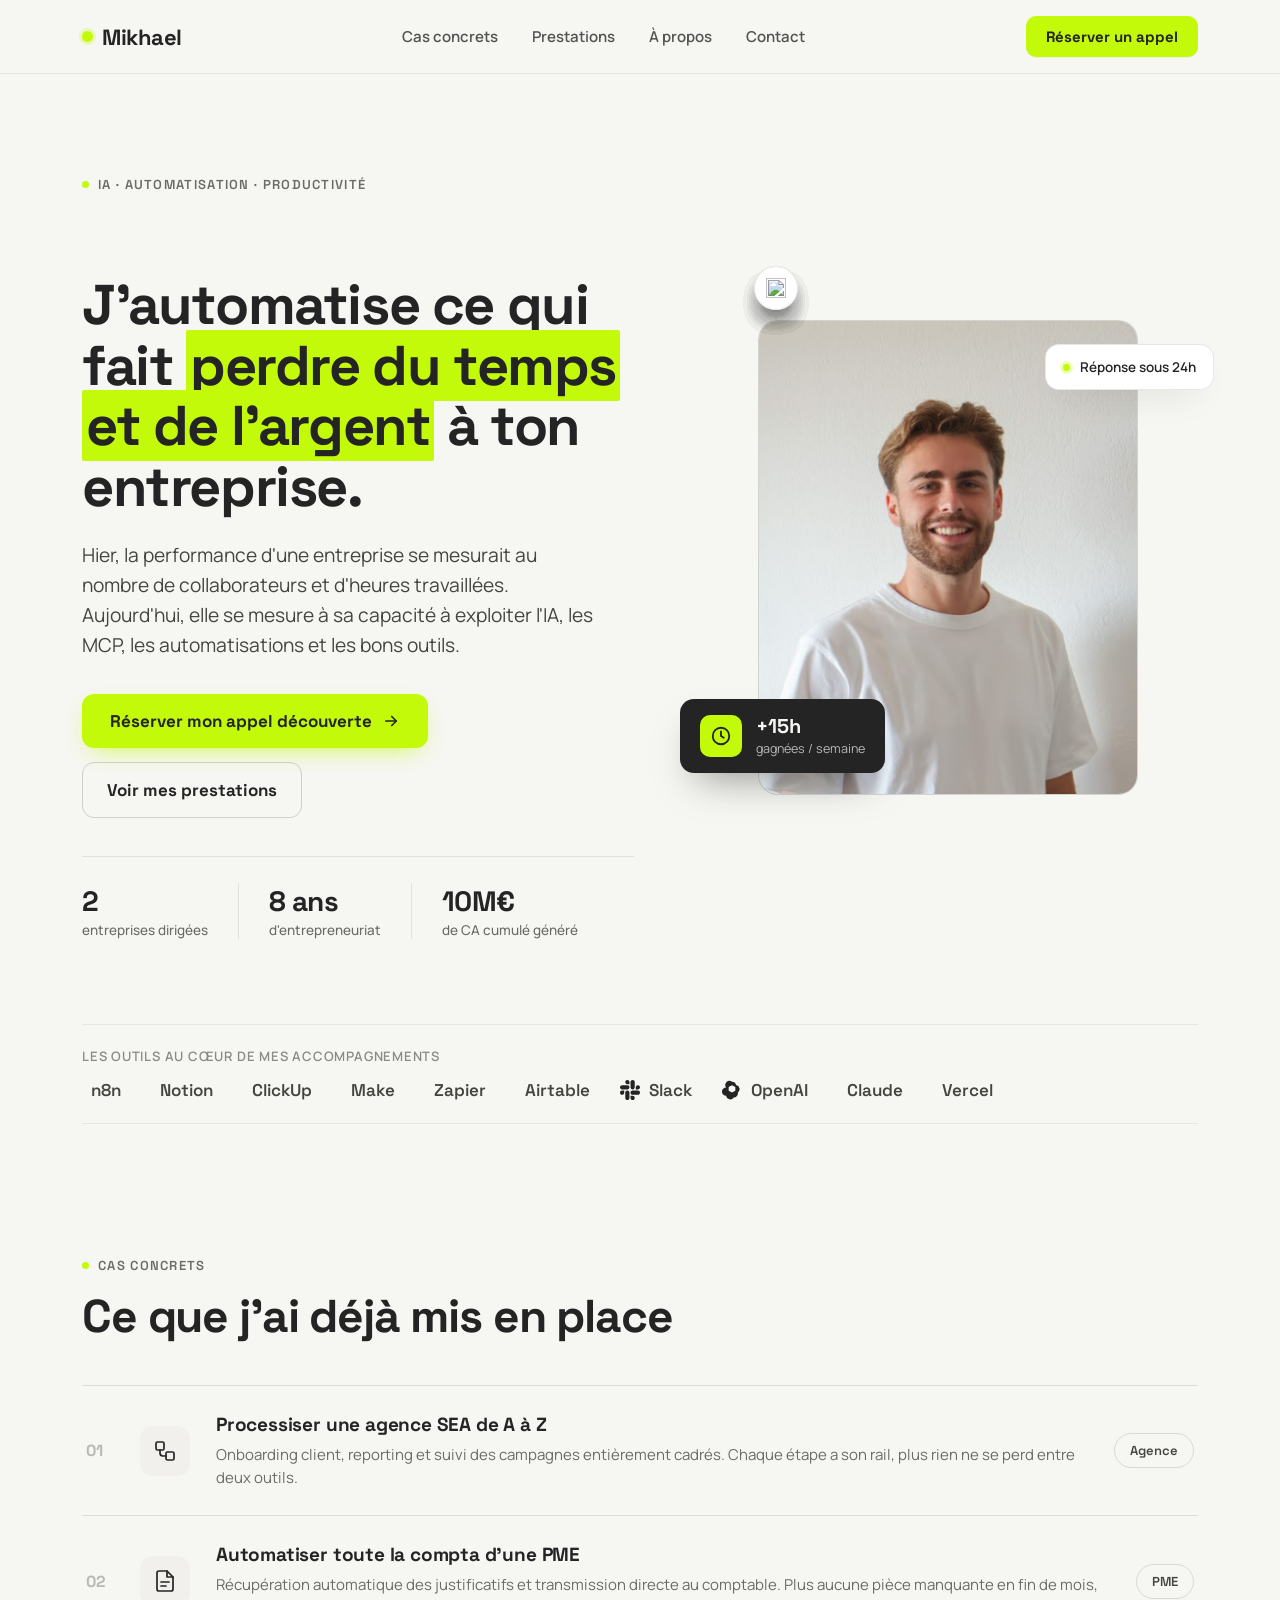
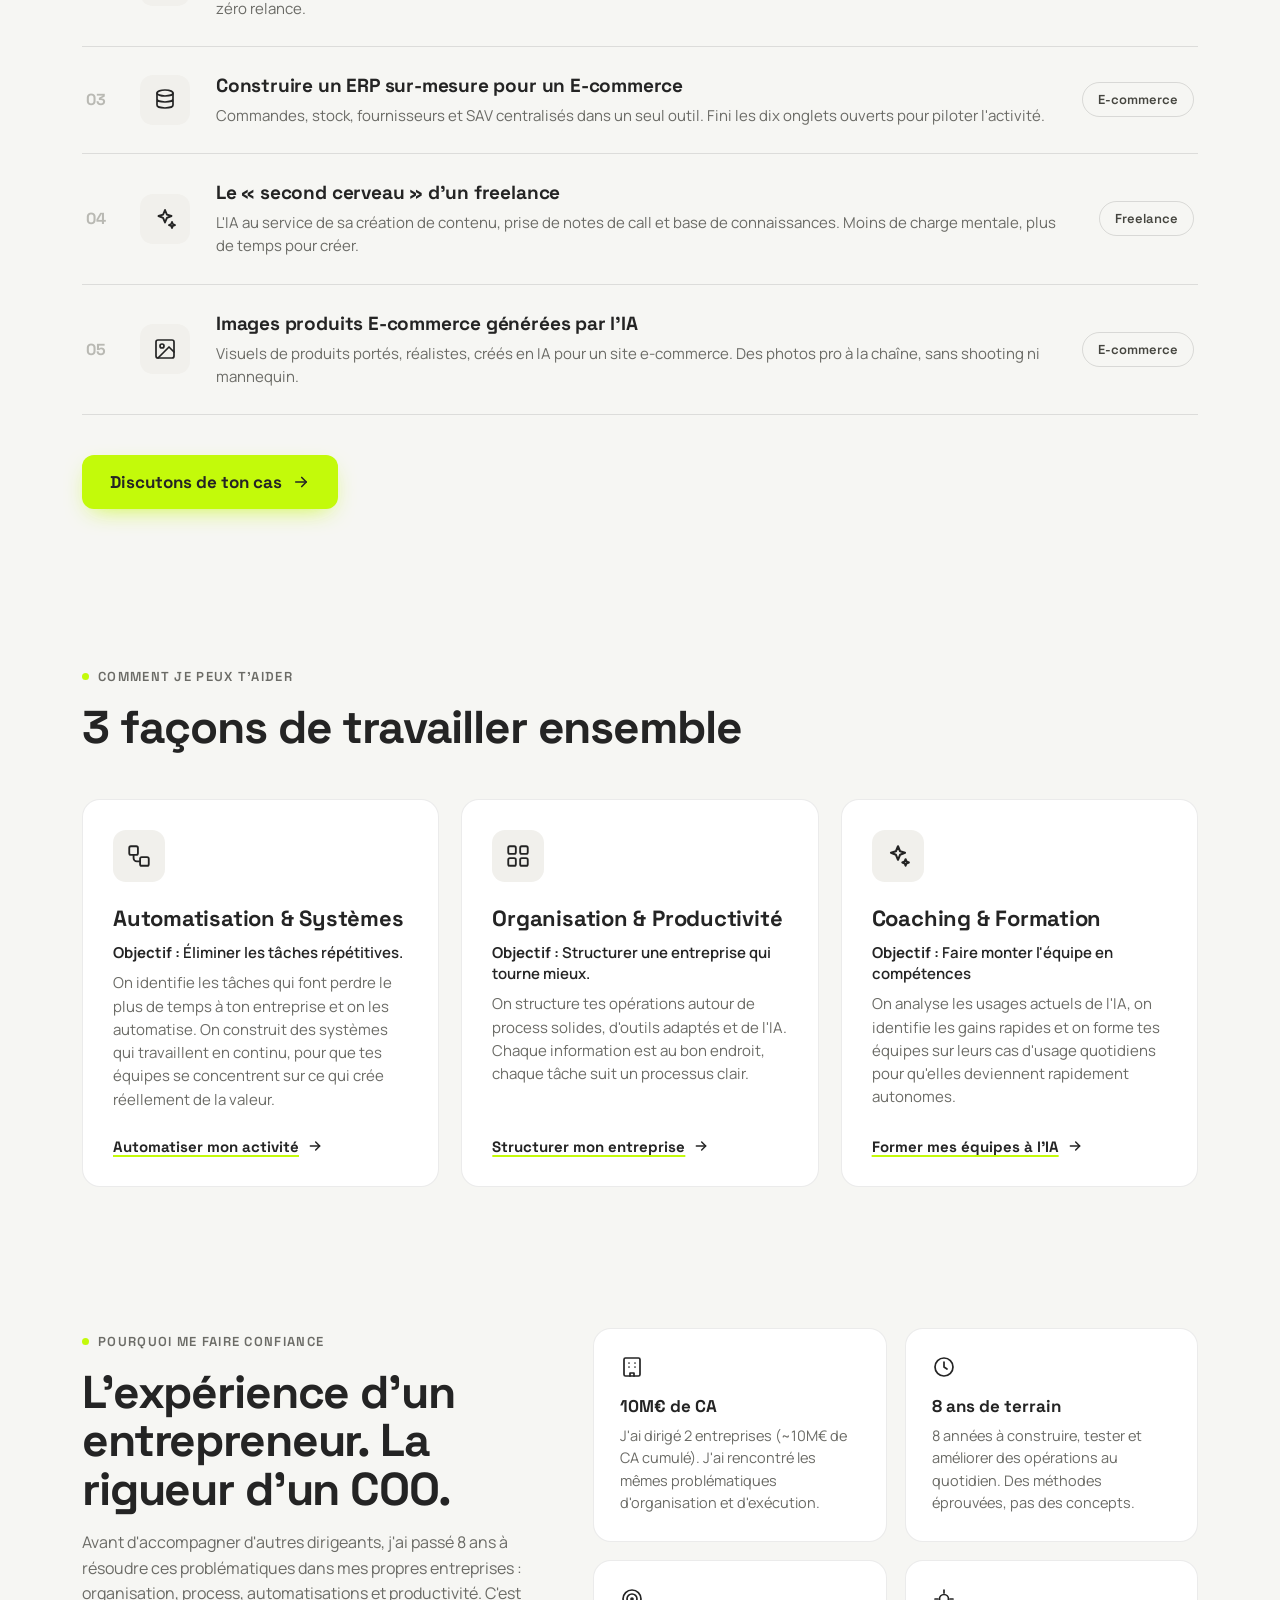
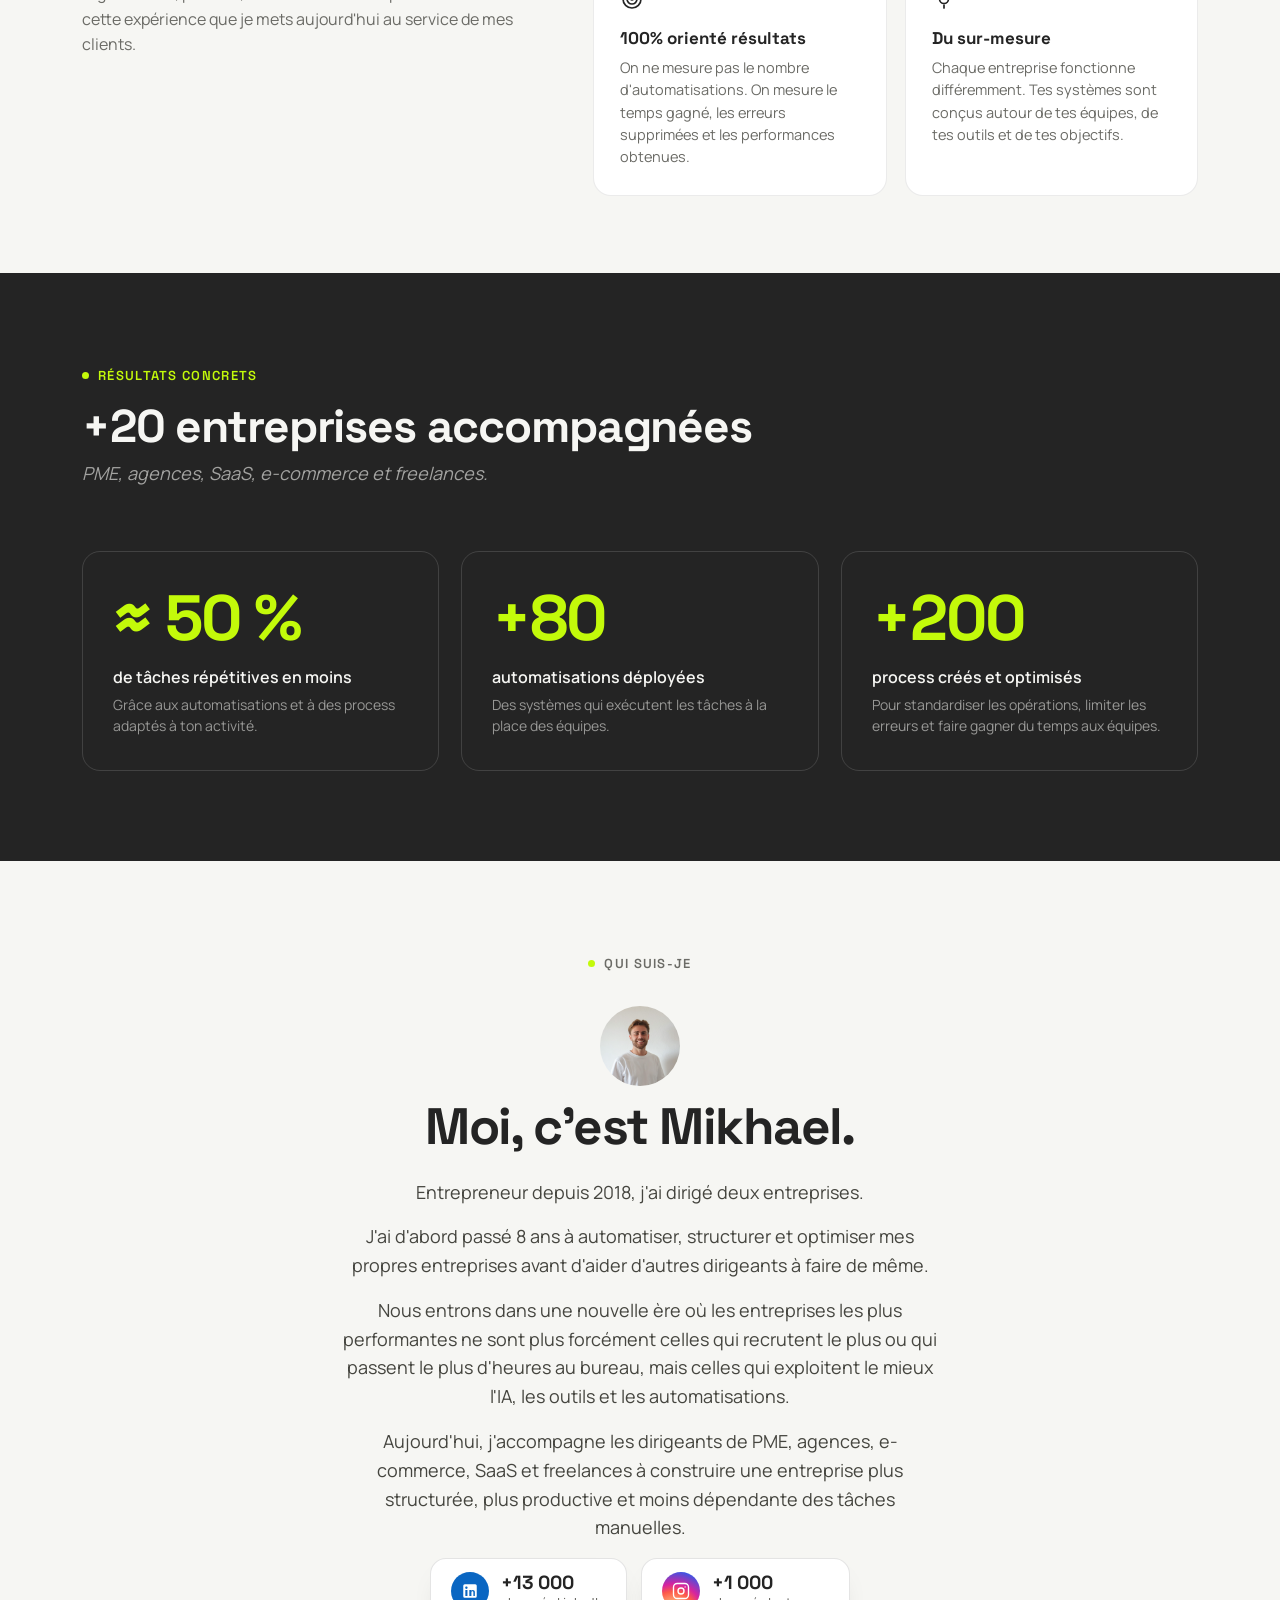
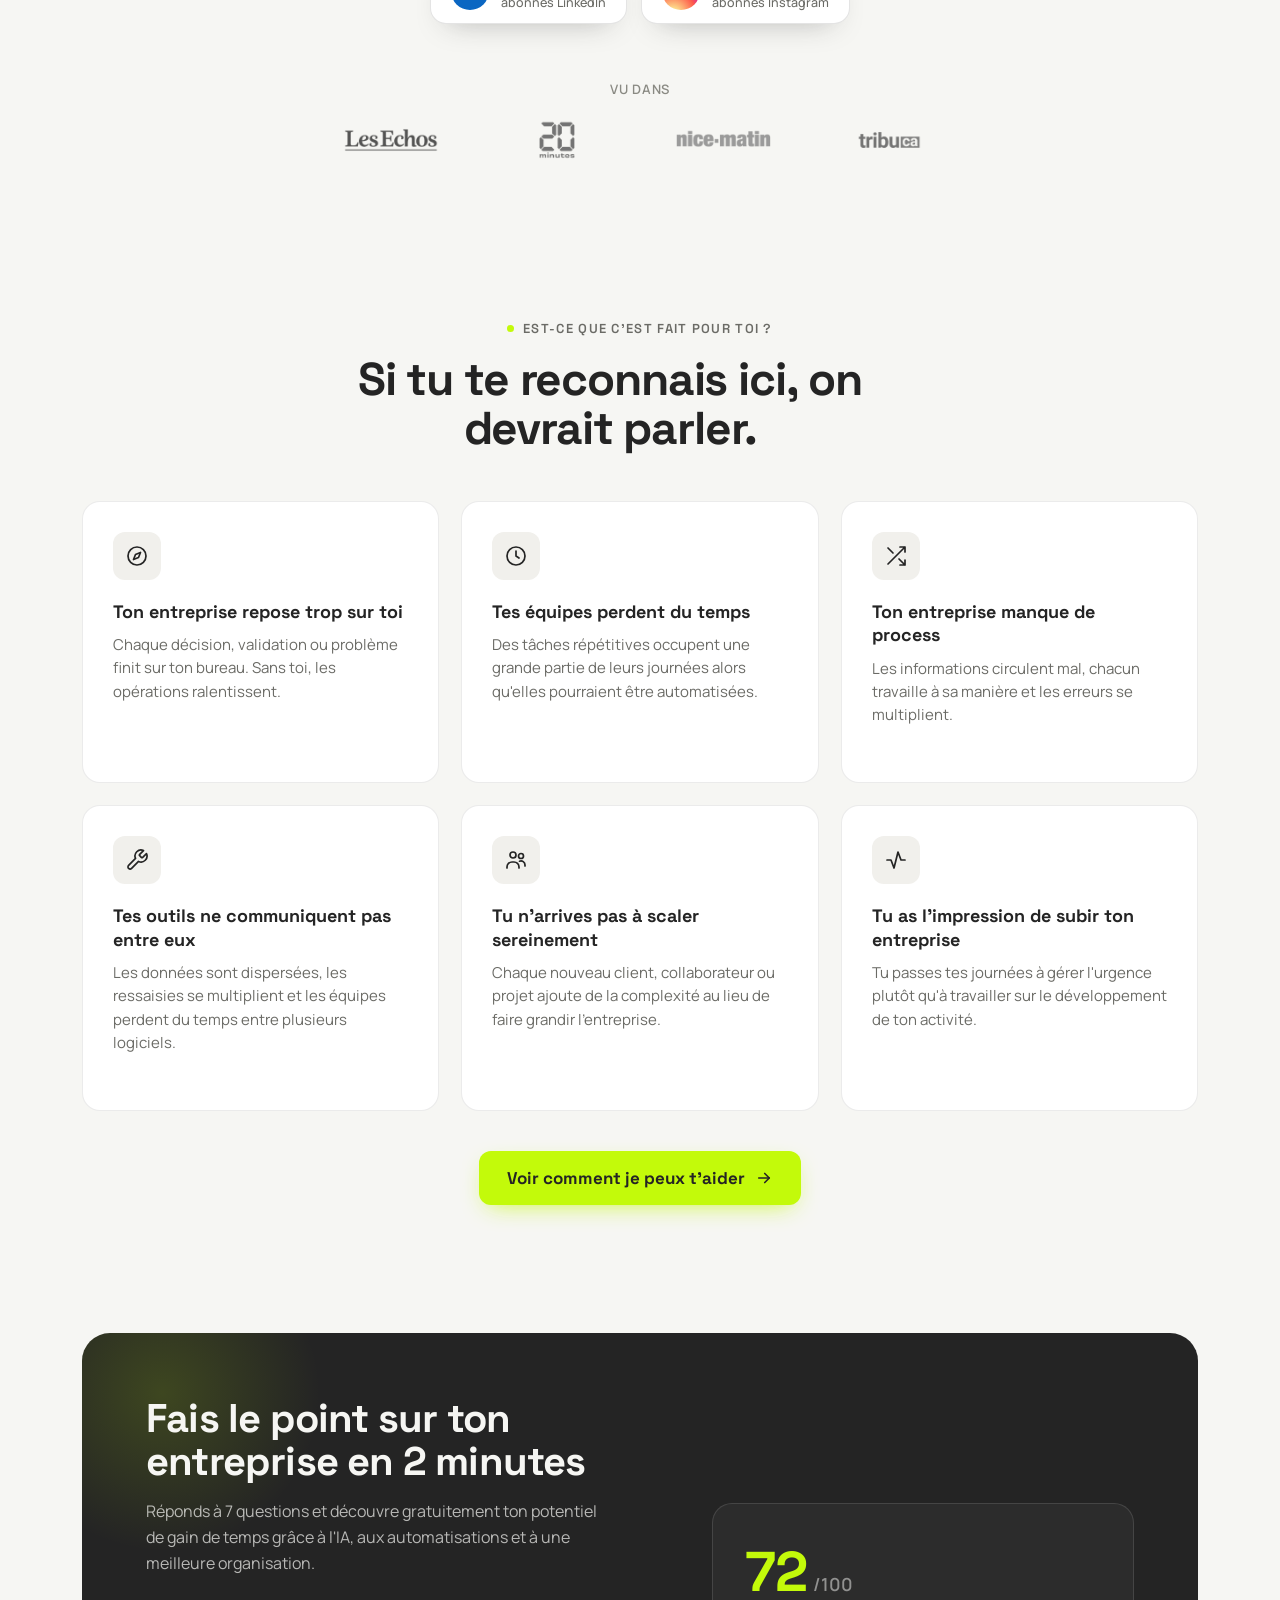
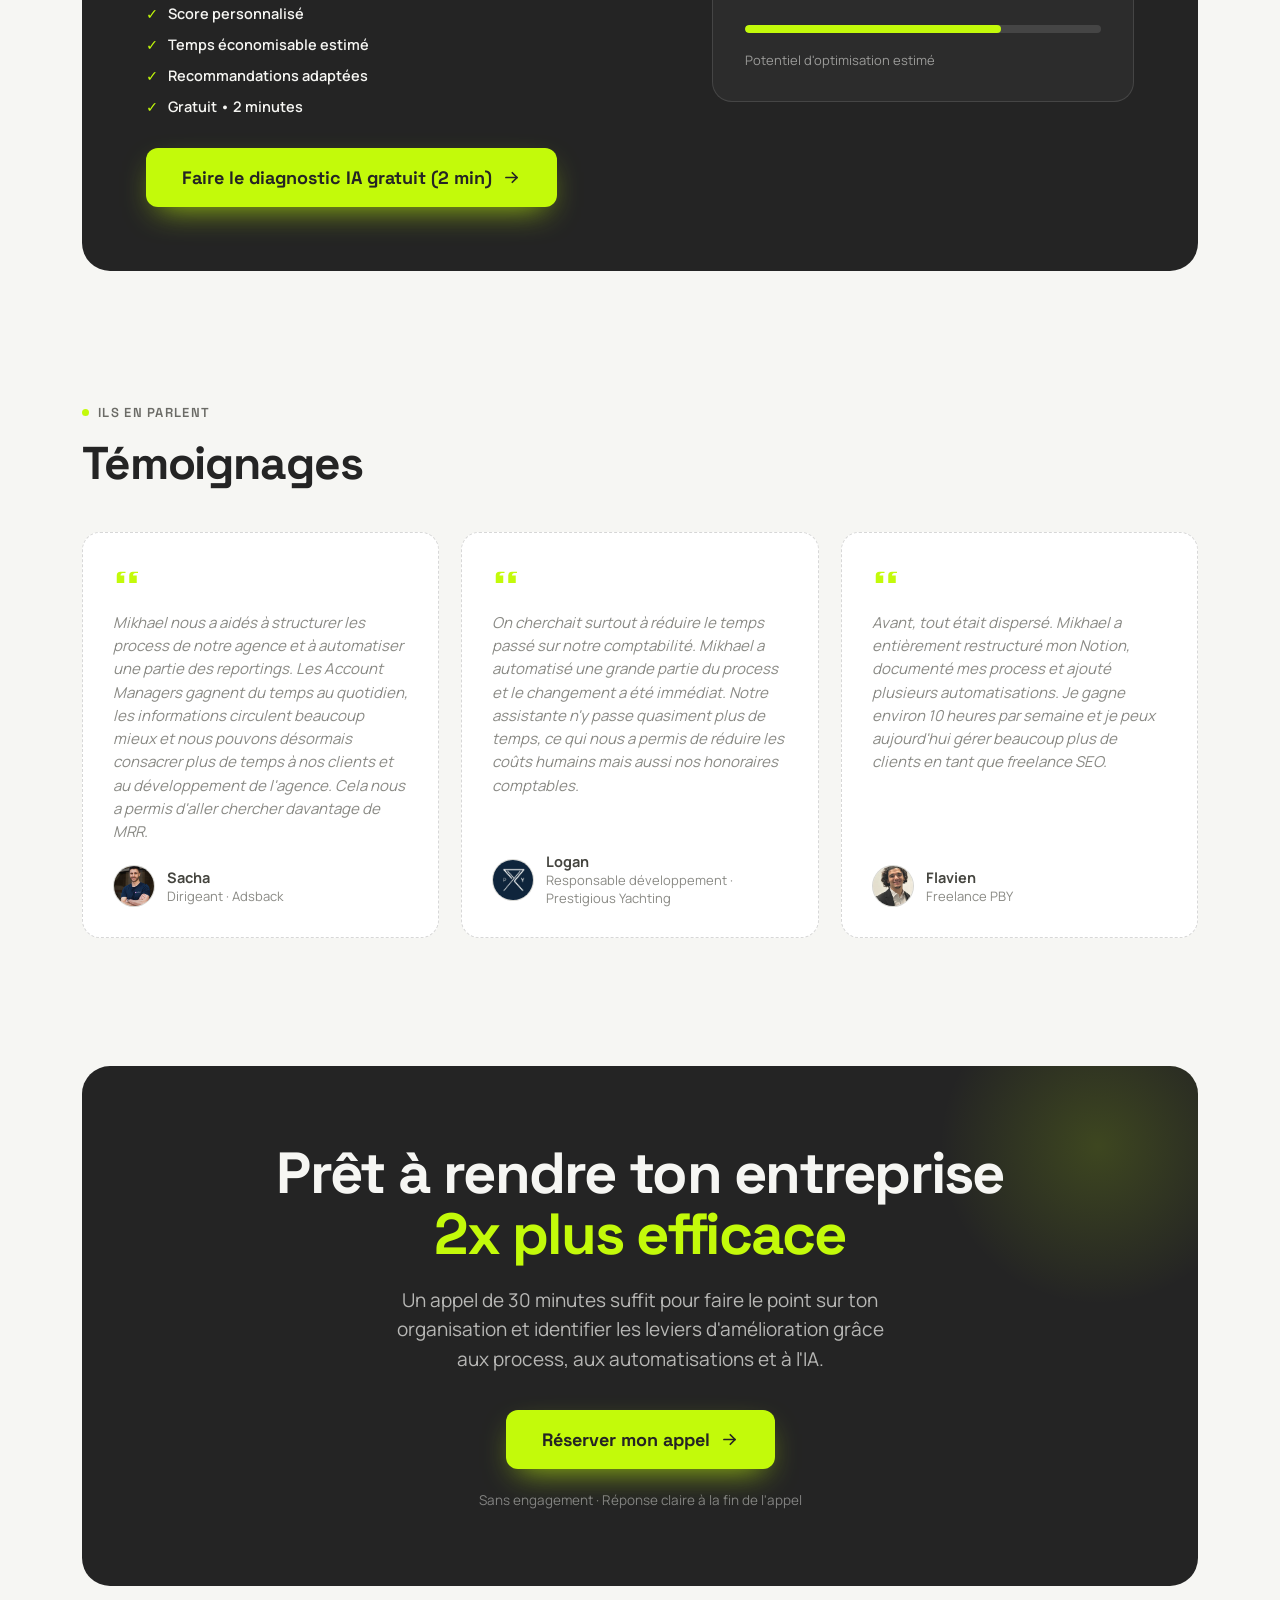
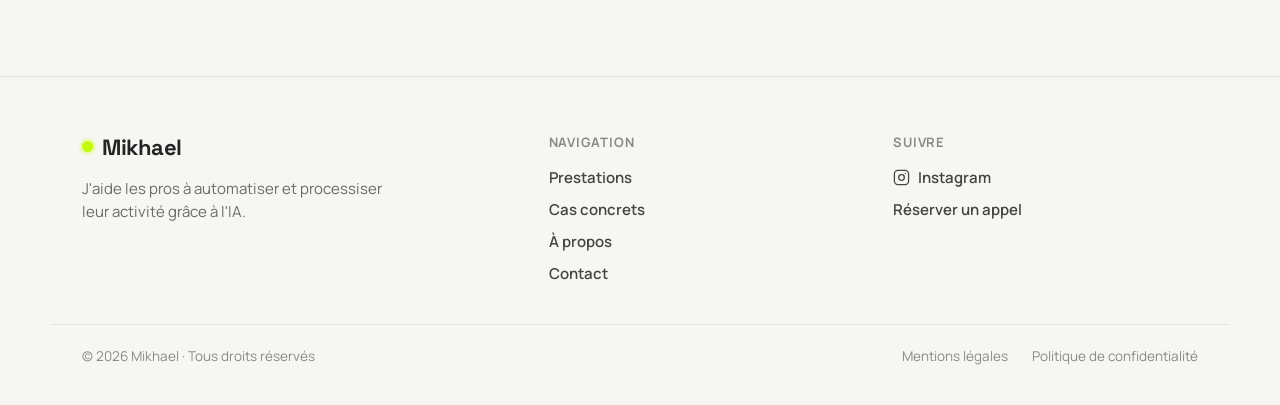
==== commit 1c2f0104: "fix: renomme le cas concret ERP sur-mesure Co-Authored-By: Claude Sonnet 4.6 <noreply@anthropic.com>" ====
--- a/index.html
+++ b/index.html
@@ -78,7 +78,7 @@
         </div>
         <div class="hero-stat hero-stat--last">
           <div class="hero-stat-num">10M€</div>
-          <div class="hero-stat-label">de CA cumulé généré</div>
+          <div class="hero-stat-label"><span class="hero-stat-label--full">de CA cumulé généré</span><span class="hero-stat-label--short">de CA cumulé</span></div>
         </div>
       </div>
     </div>
@@ -191,7 +191,7 @@
           <svg width="24" height="24" viewBox="0 0 24 24" fill="none" stroke="#242424" stroke-width="1.7" stroke-linecap="round" stroke-linejoin="round"><ellipse cx="12" cy="5" rx="8" ry="3"/><path d="M4 5v6c0 1.7 3.6 3 8 3s8-1.3 8-3V5M4 11v6c0 1.7 3.6 3 8 3s8-1.3 8-3v-6"/></svg>
         </div>
         <div class="case-copy">
-          <h3>Un ERP sur-mesure pour une boîte e-commerce</h3>
+          <h3>Construire un ERP sur-mesure pour un E-commerce</h3>
           <p>Commandes, stock, fournisseurs et SAV centralisés dans un seul outil. Fini les dix onglets ouverts pour piloter l'activité.</p>
         </div>
         <span class="case-tag">E-commerce</span>
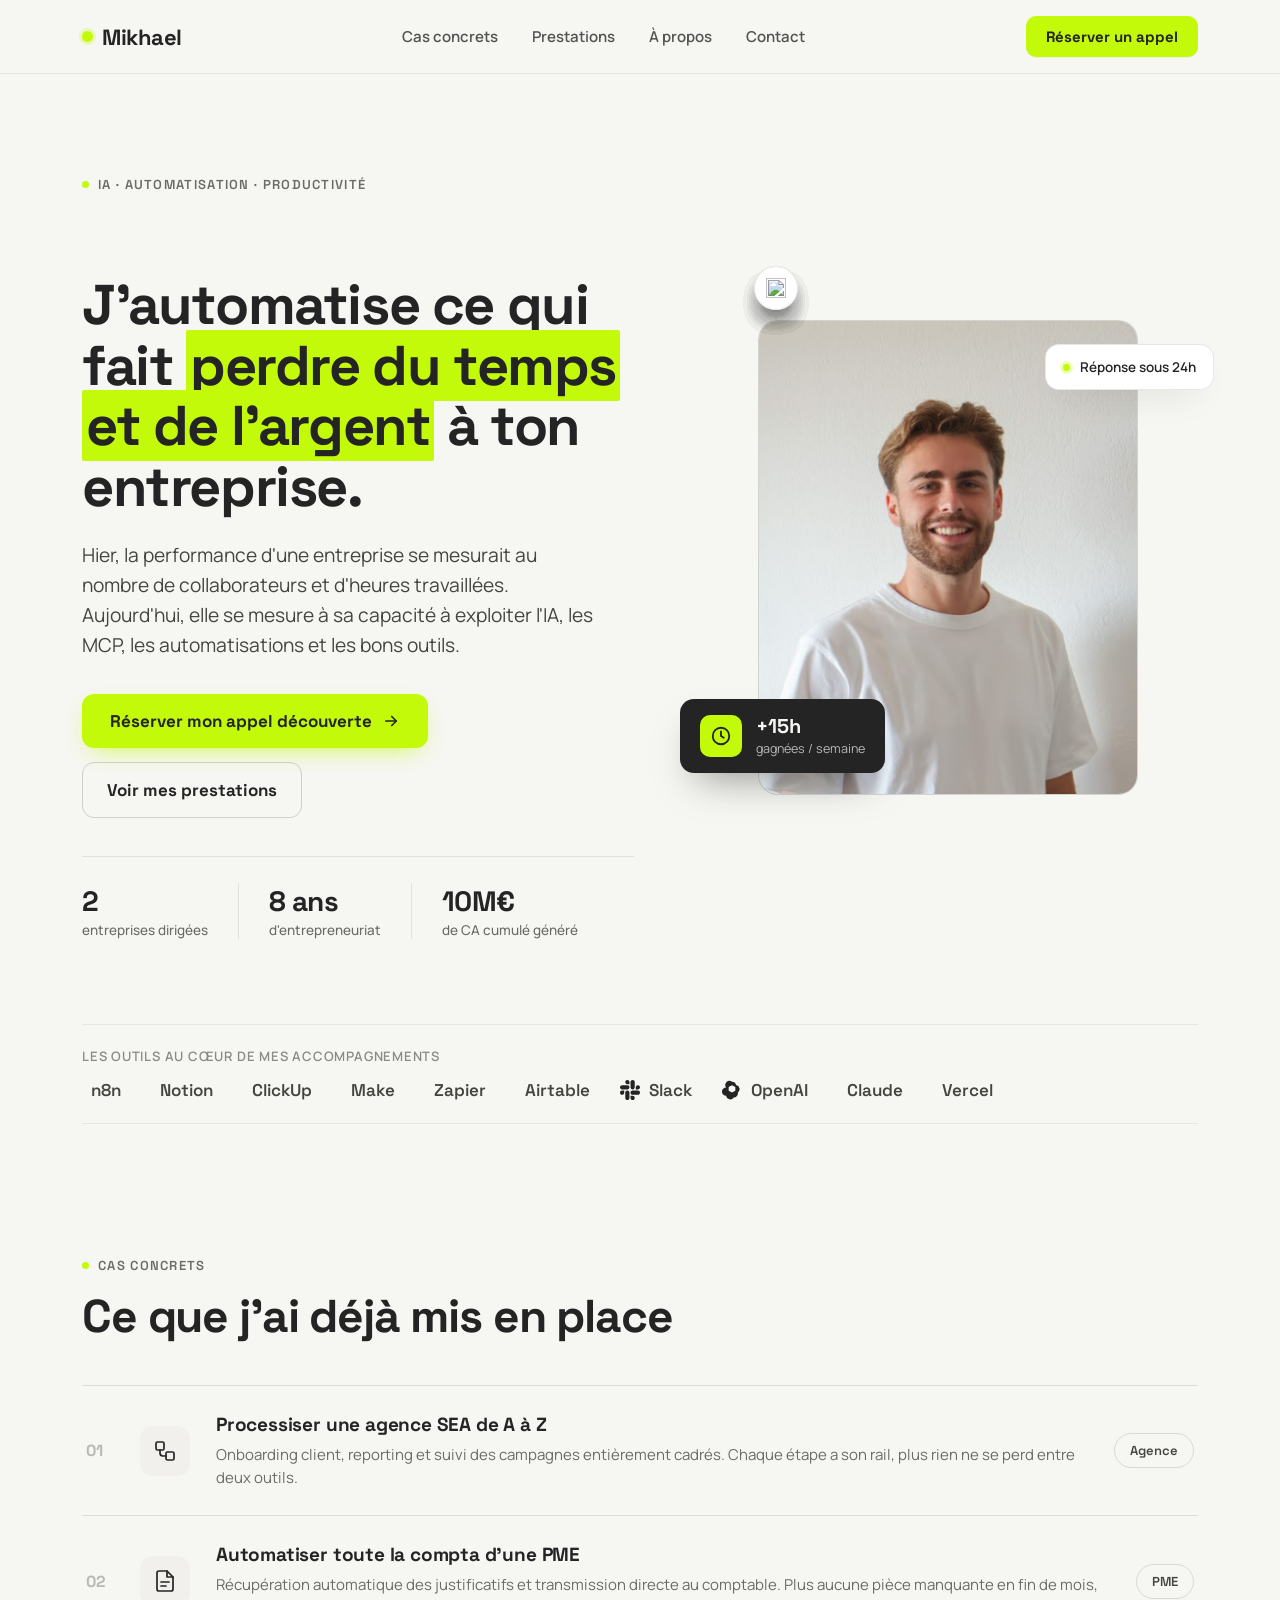
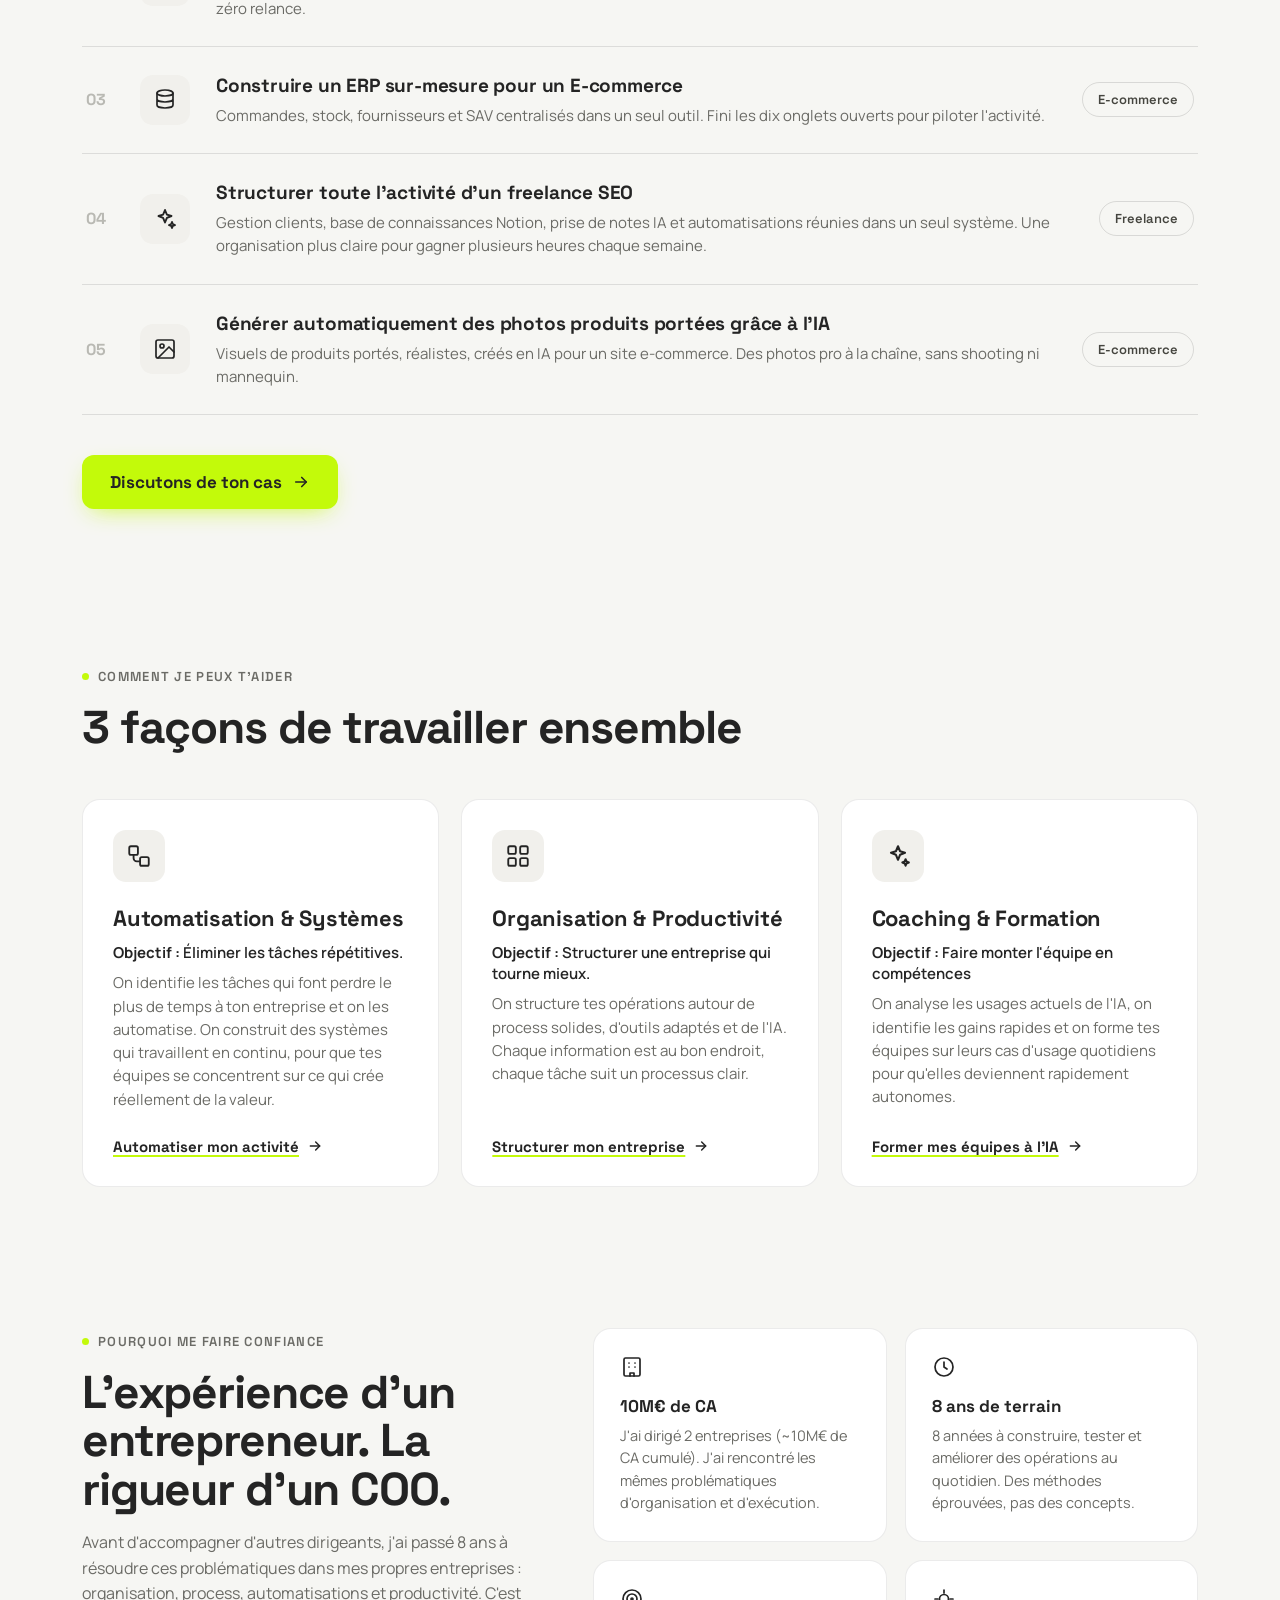
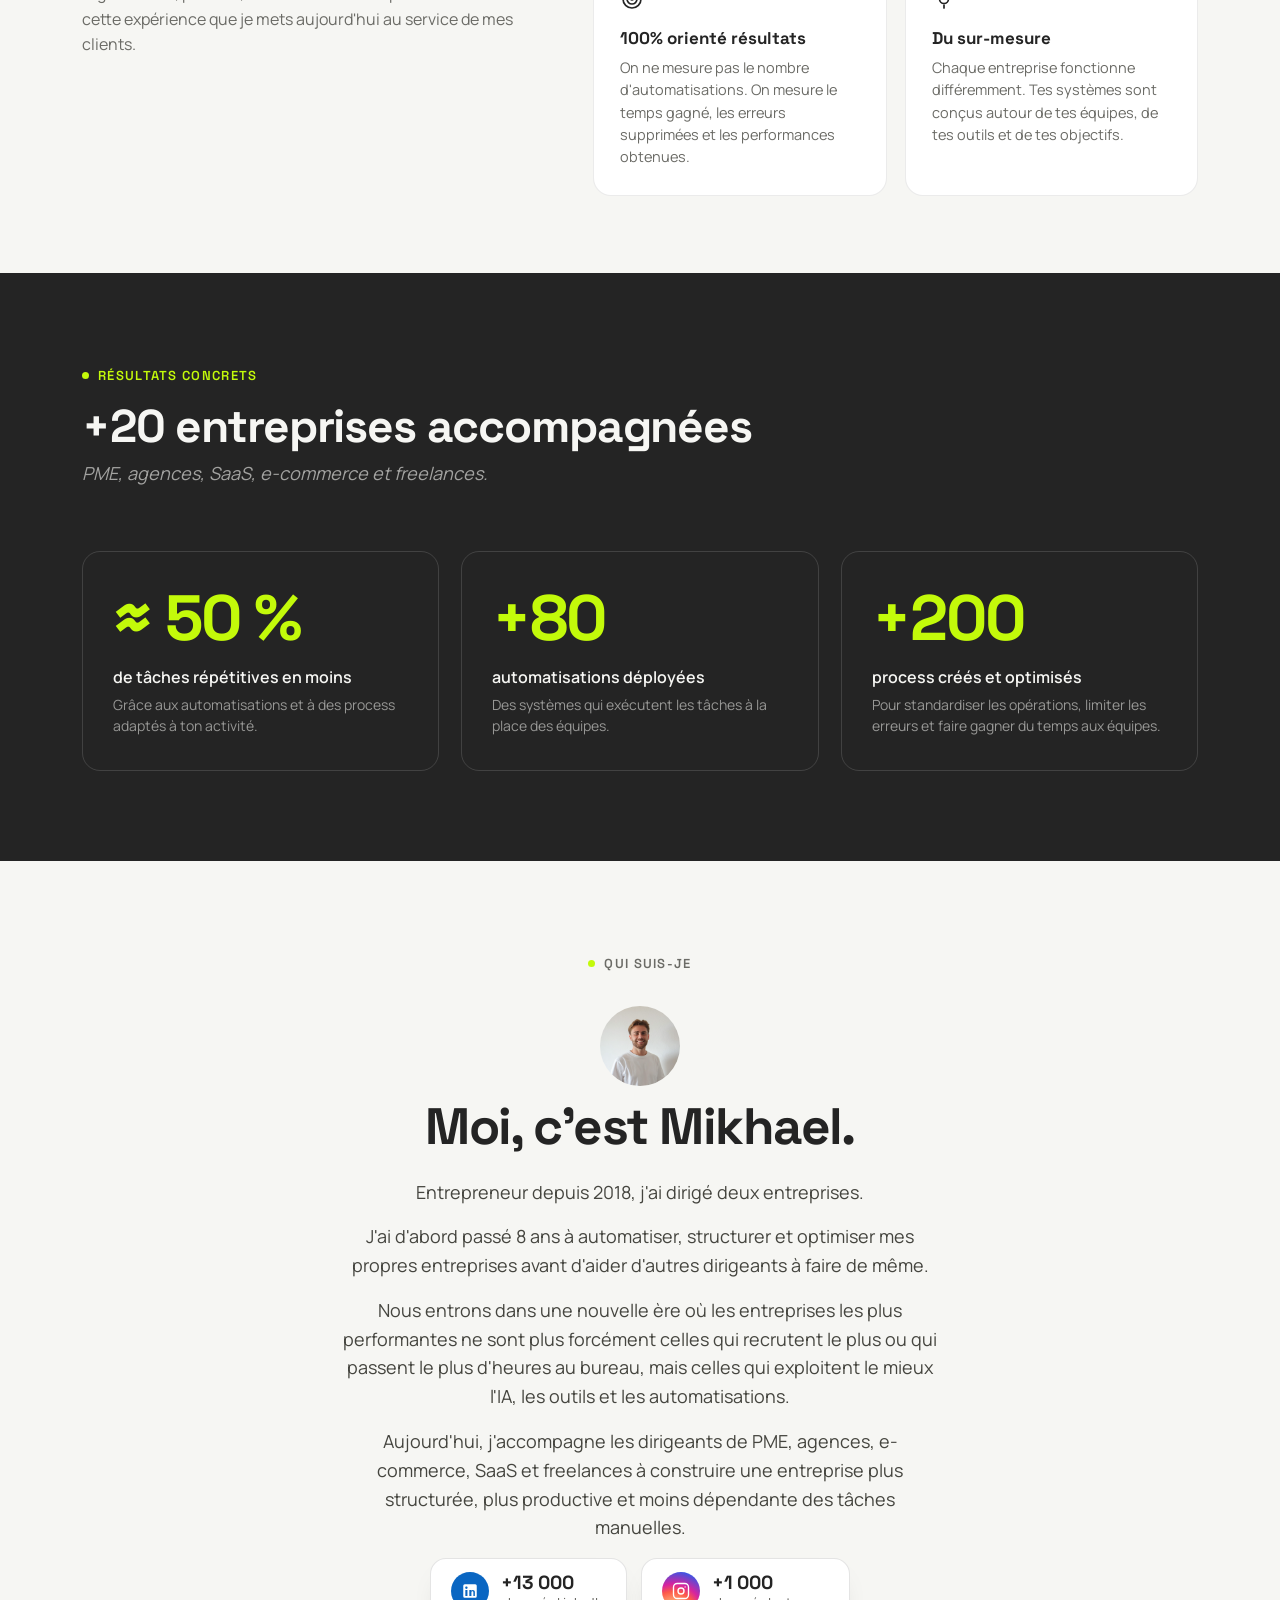
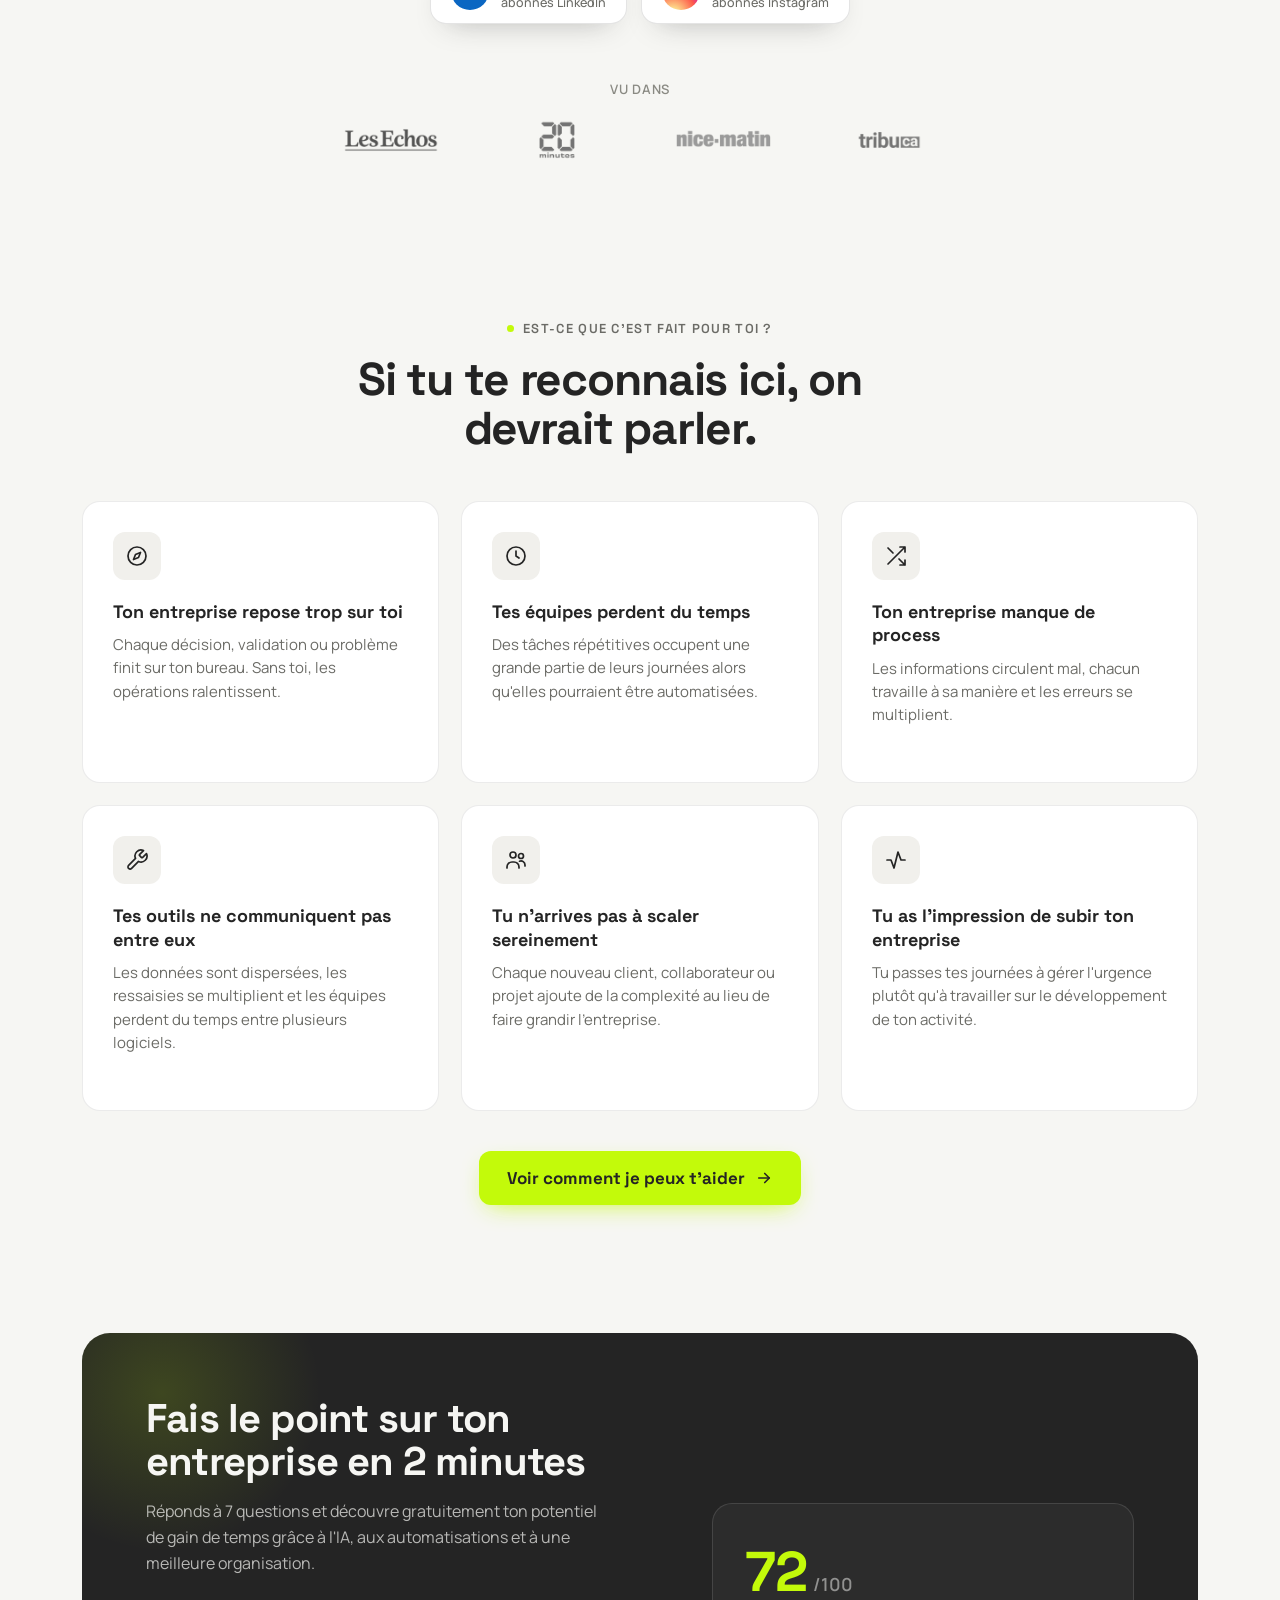
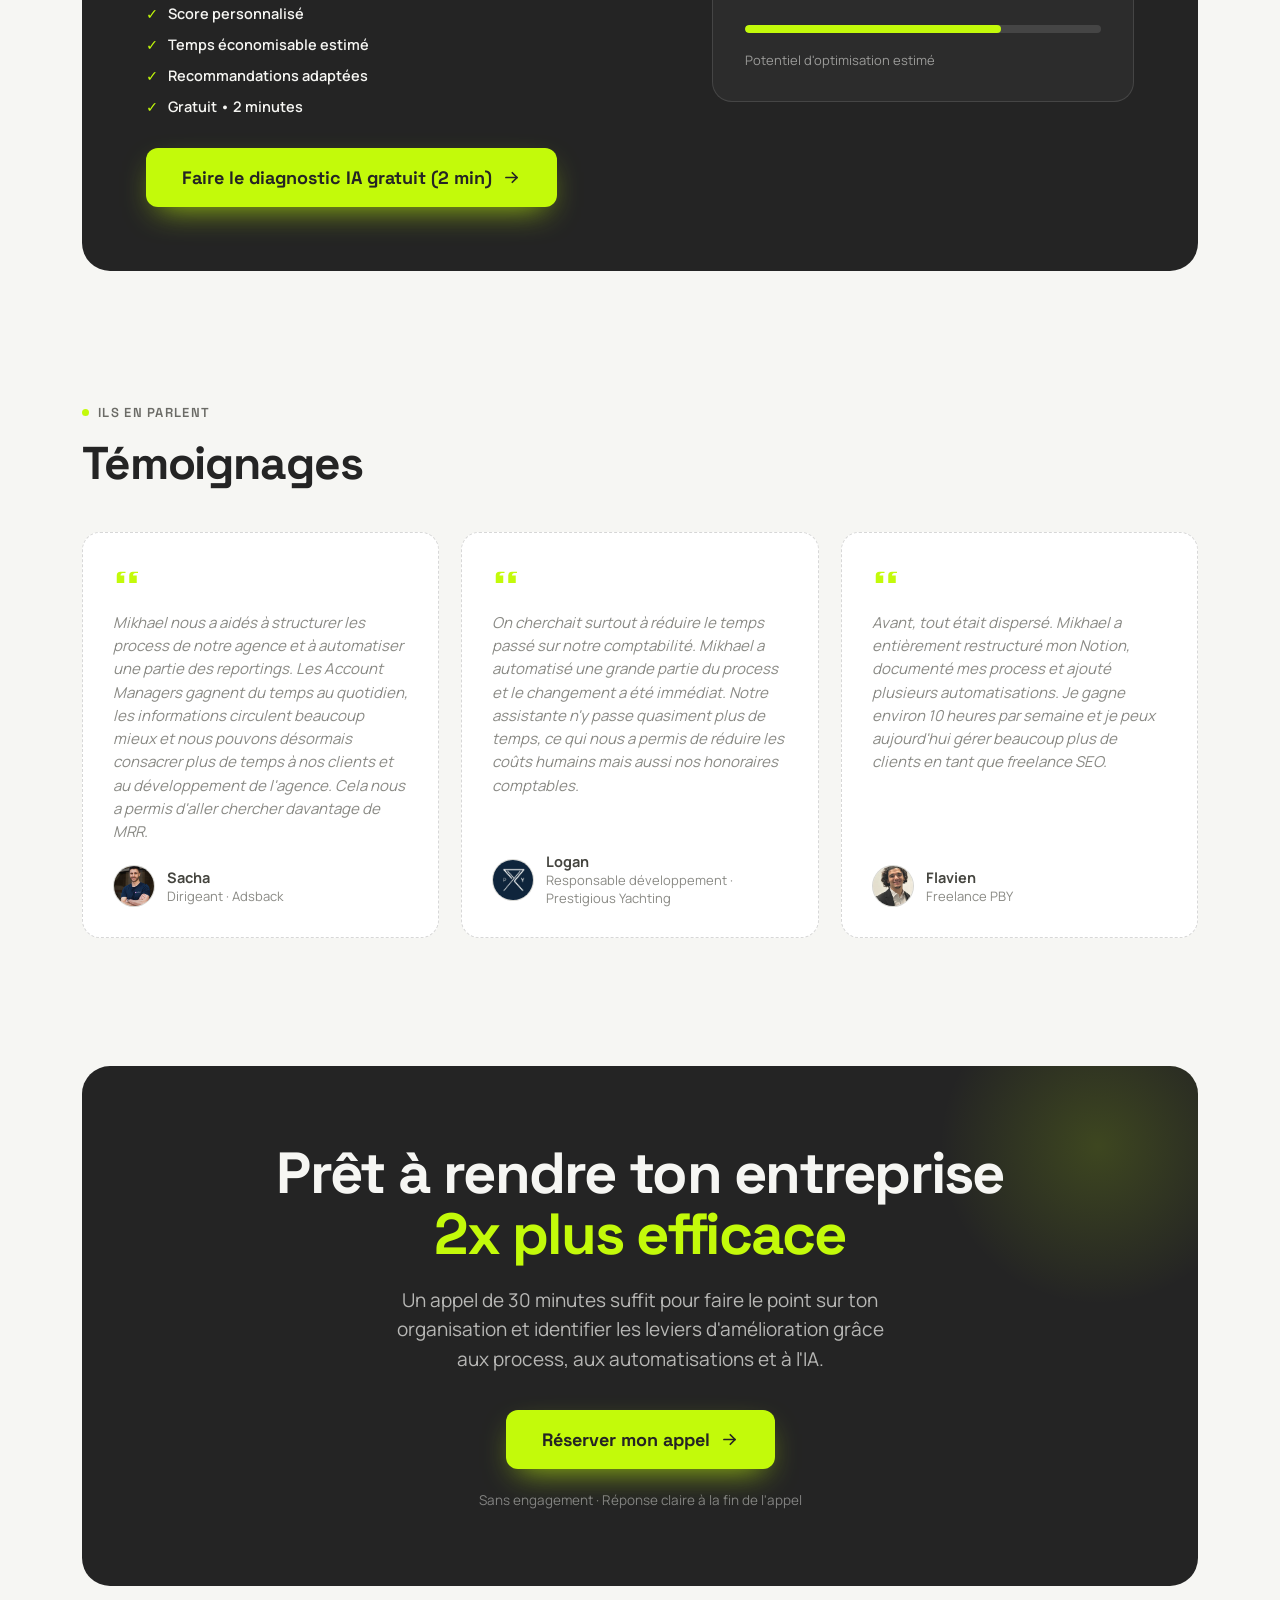
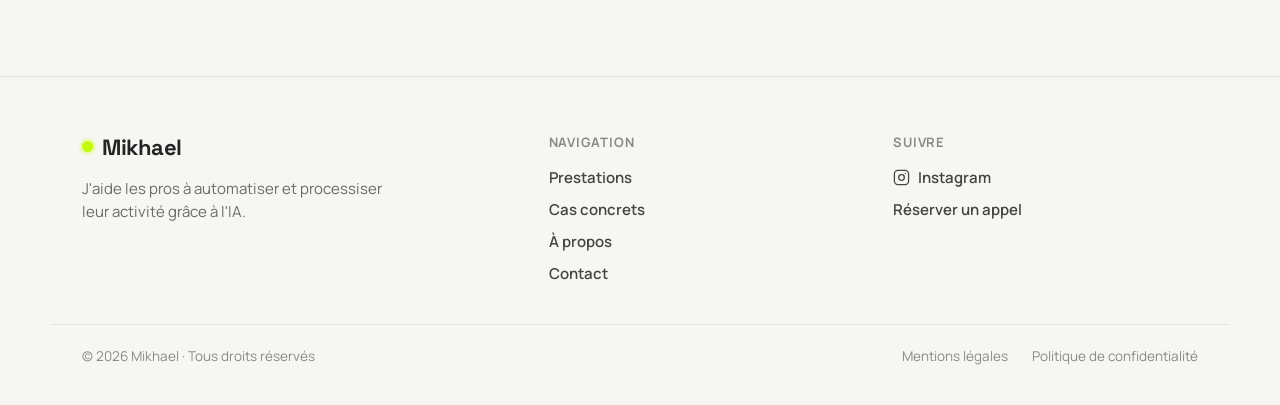
==== commit f609f04d: "fix: met a jour les cas concrets freelance et e-commerce Co-Authored-By: Claude Sonnet 4.6 <noreply@" ====
--- a/index.html
+++ b/index.html
@@ -203,8 +203,8 @@
           <svg width="24" height="24" viewBox="0 0 24 24" fill="none" stroke="#242424" stroke-width="1.9" stroke-linecap="round" stroke-linejoin="round"><path d="M12 3l1.9 4.6L18.5 9l-4.6 1.9L12 15.5l-1.9-4.6L5.5 9l4.6-1.4z"/><path d="M19 15l.8 2L22 18l-2.2.9L19 21l-.8-2.1L16 18l2.2-1z"/></svg>
         </div>
         <div class="case-copy">
-          <h3>Le « second cerveau » d'un freelance</h3>
-          <p>L'IA au service de sa création de contenu, prise de notes de call et base de connaissances. Moins de charge mentale, plus de temps pour créer.</p>
+          <h3>Structurer toute l'activité d'un freelance SEO</h3>
+          <p>Gestion clients, base de connaissances Notion, prise de notes IA et automatisations réunies dans un seul système. Une organisation plus claire pour gagner plusieurs heures chaque semaine.</p>
         </div>
         <span class="case-tag">Freelance</span>
       </div>
@@ -215,7 +215,7 @@
           <svg width="24" height="24" viewBox="0 0 24 24" fill="none" stroke="#242424" stroke-width="1.7" stroke-linecap="round" stroke-linejoin="round"><rect x="3" y="3" width="18" height="18" rx="2"/><circle cx="9" cy="9" r="2"/><path d="m21 15-5-5L5 21"/></svg>
         </div>
         <div class="case-copy">
-          <h3>Images produits E-commerce générées par l'IA</h3>
+          <h3>Générer automatiquement des photos produits portées grâce à l'IA</h3>
           <p>Visuels de produits portés, réalistes, créés en IA pour un site e-commerce. Des photos pro à la chaîne, sans shooting ni mannequin.</p>
         </div>
         <span class="case-tag">E-commerce</span>
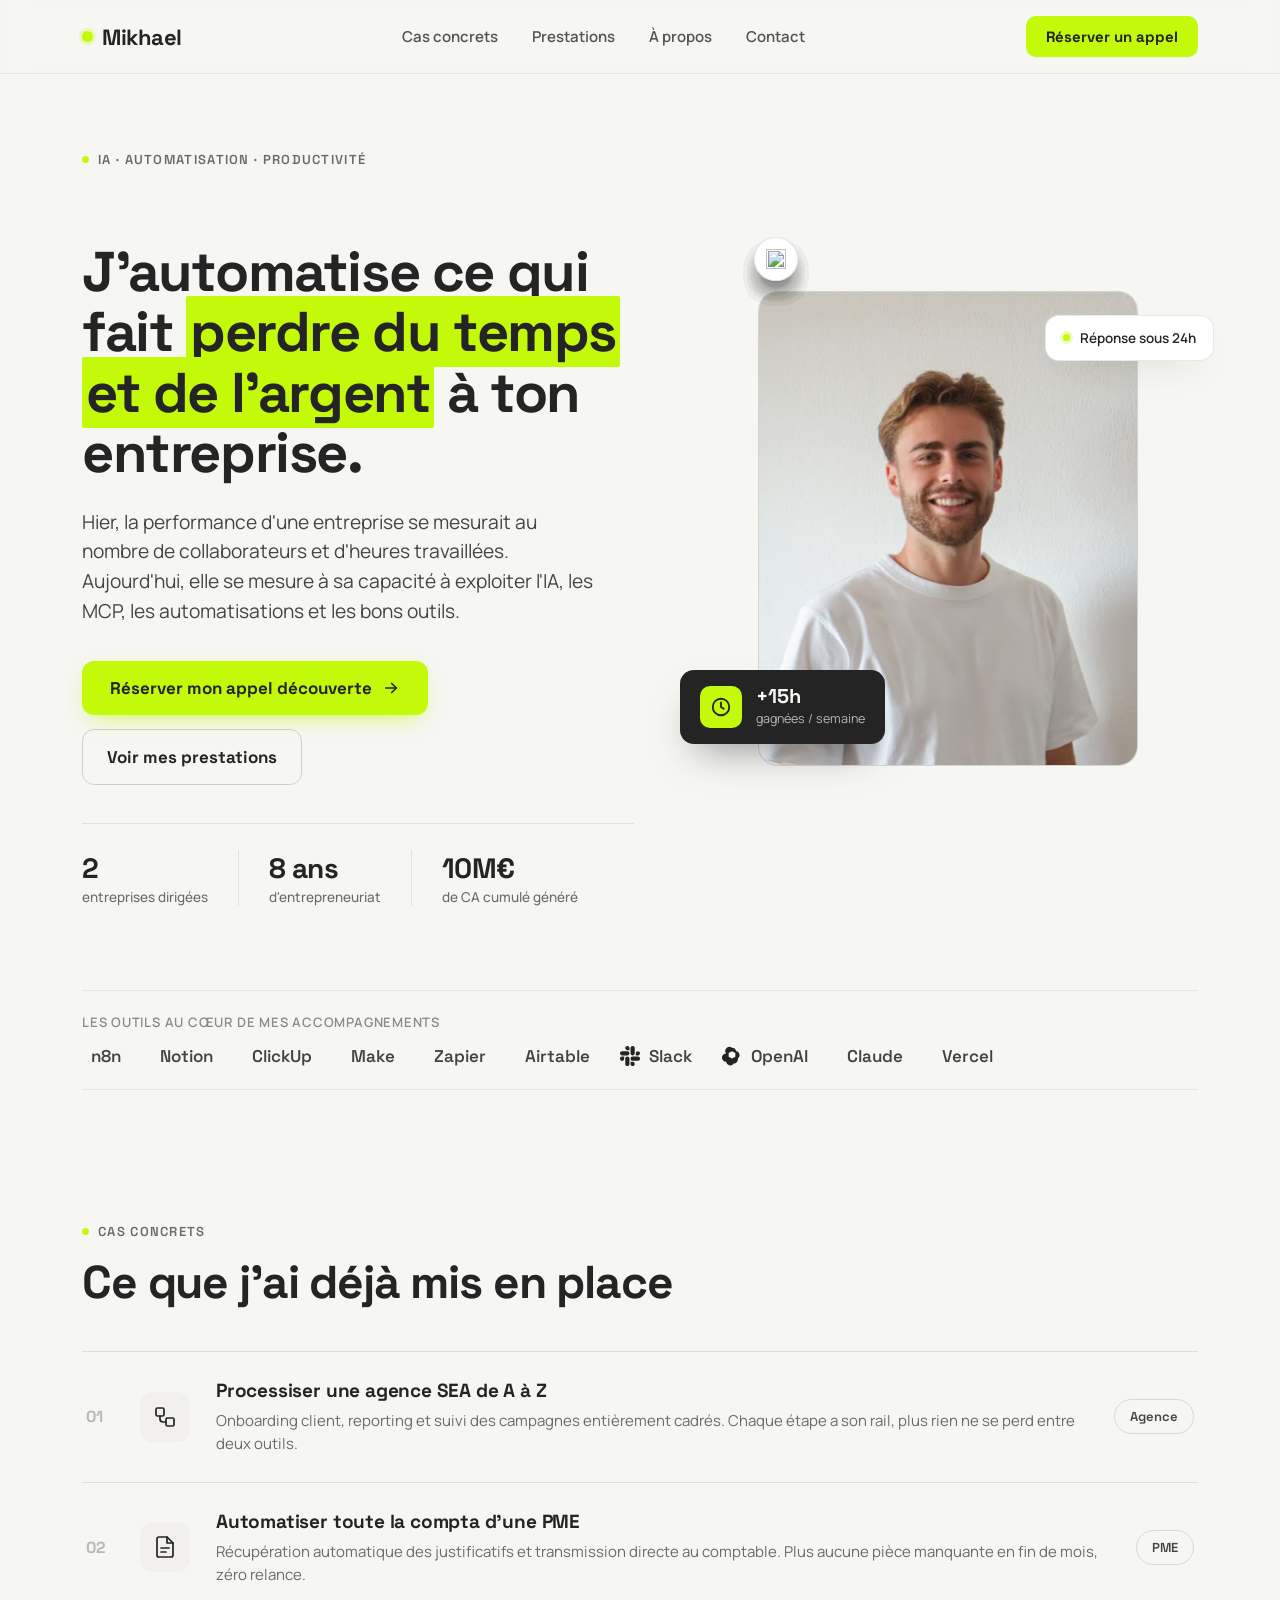
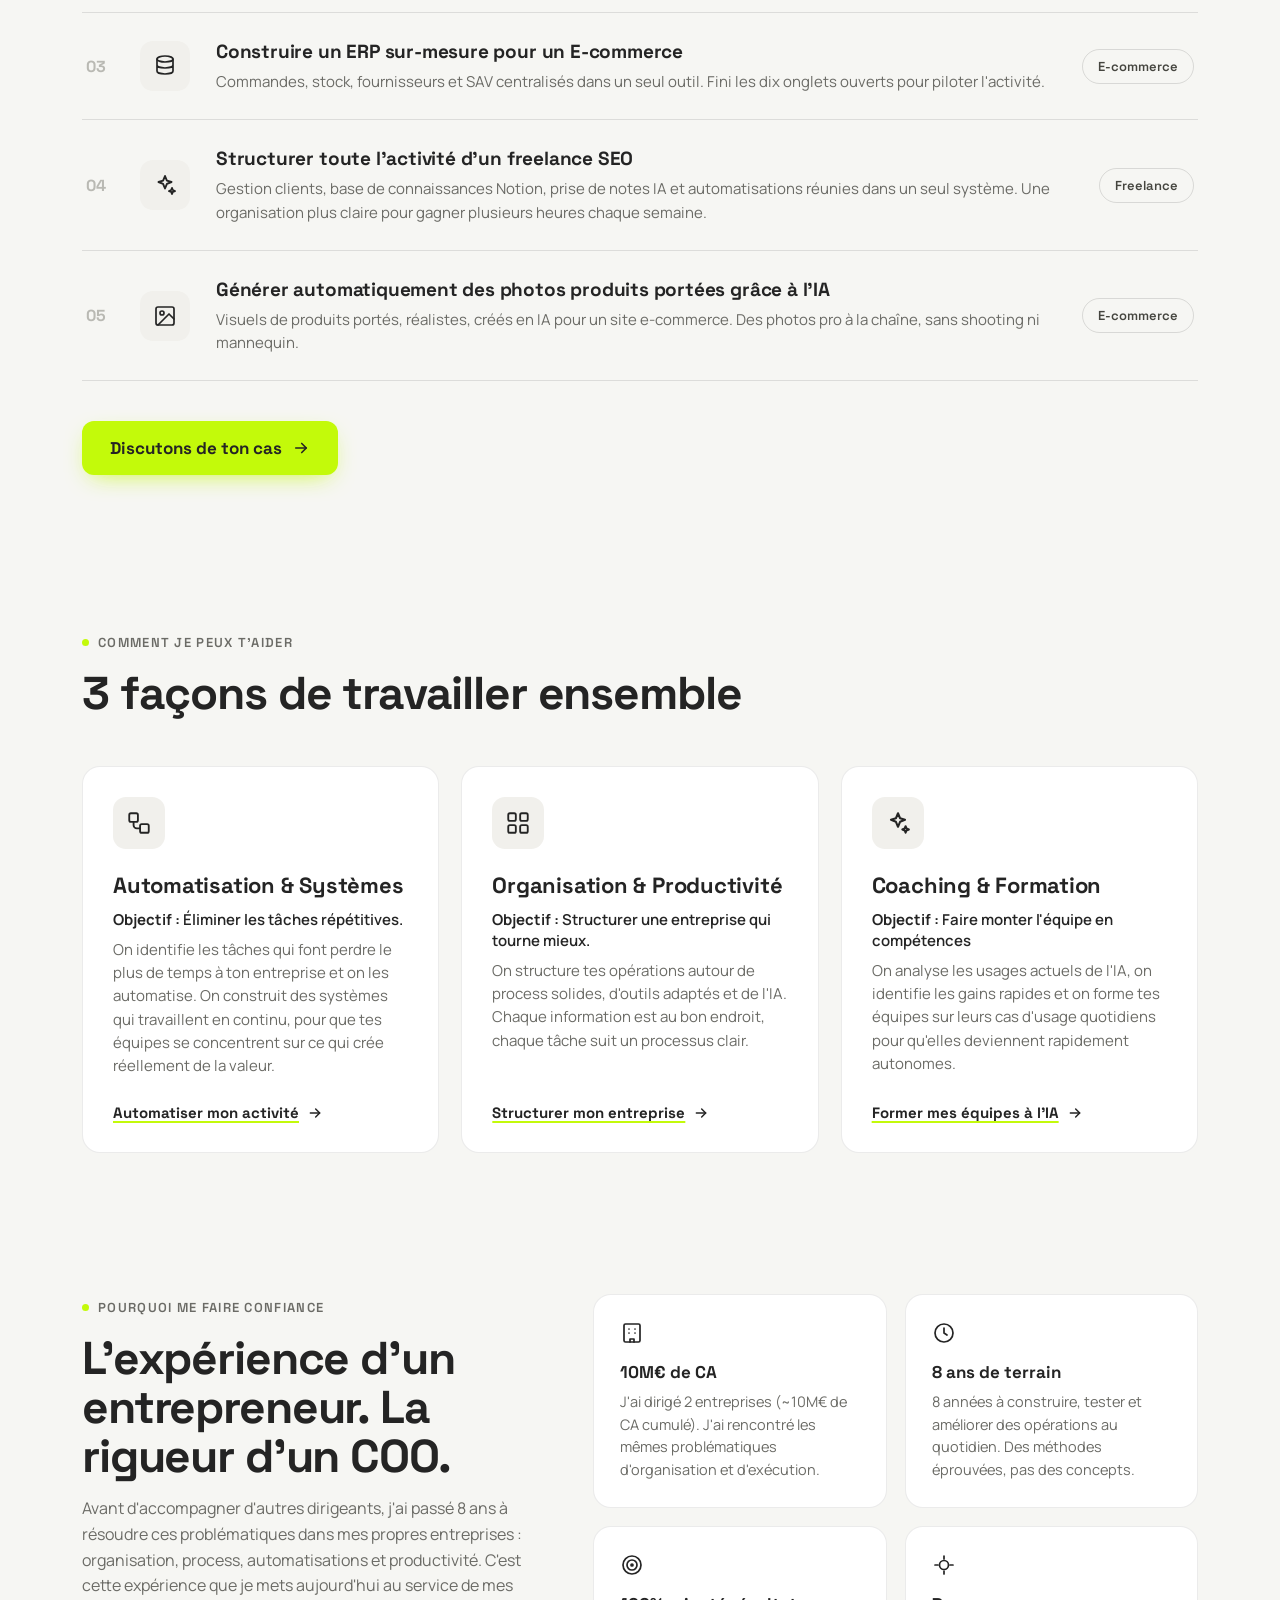
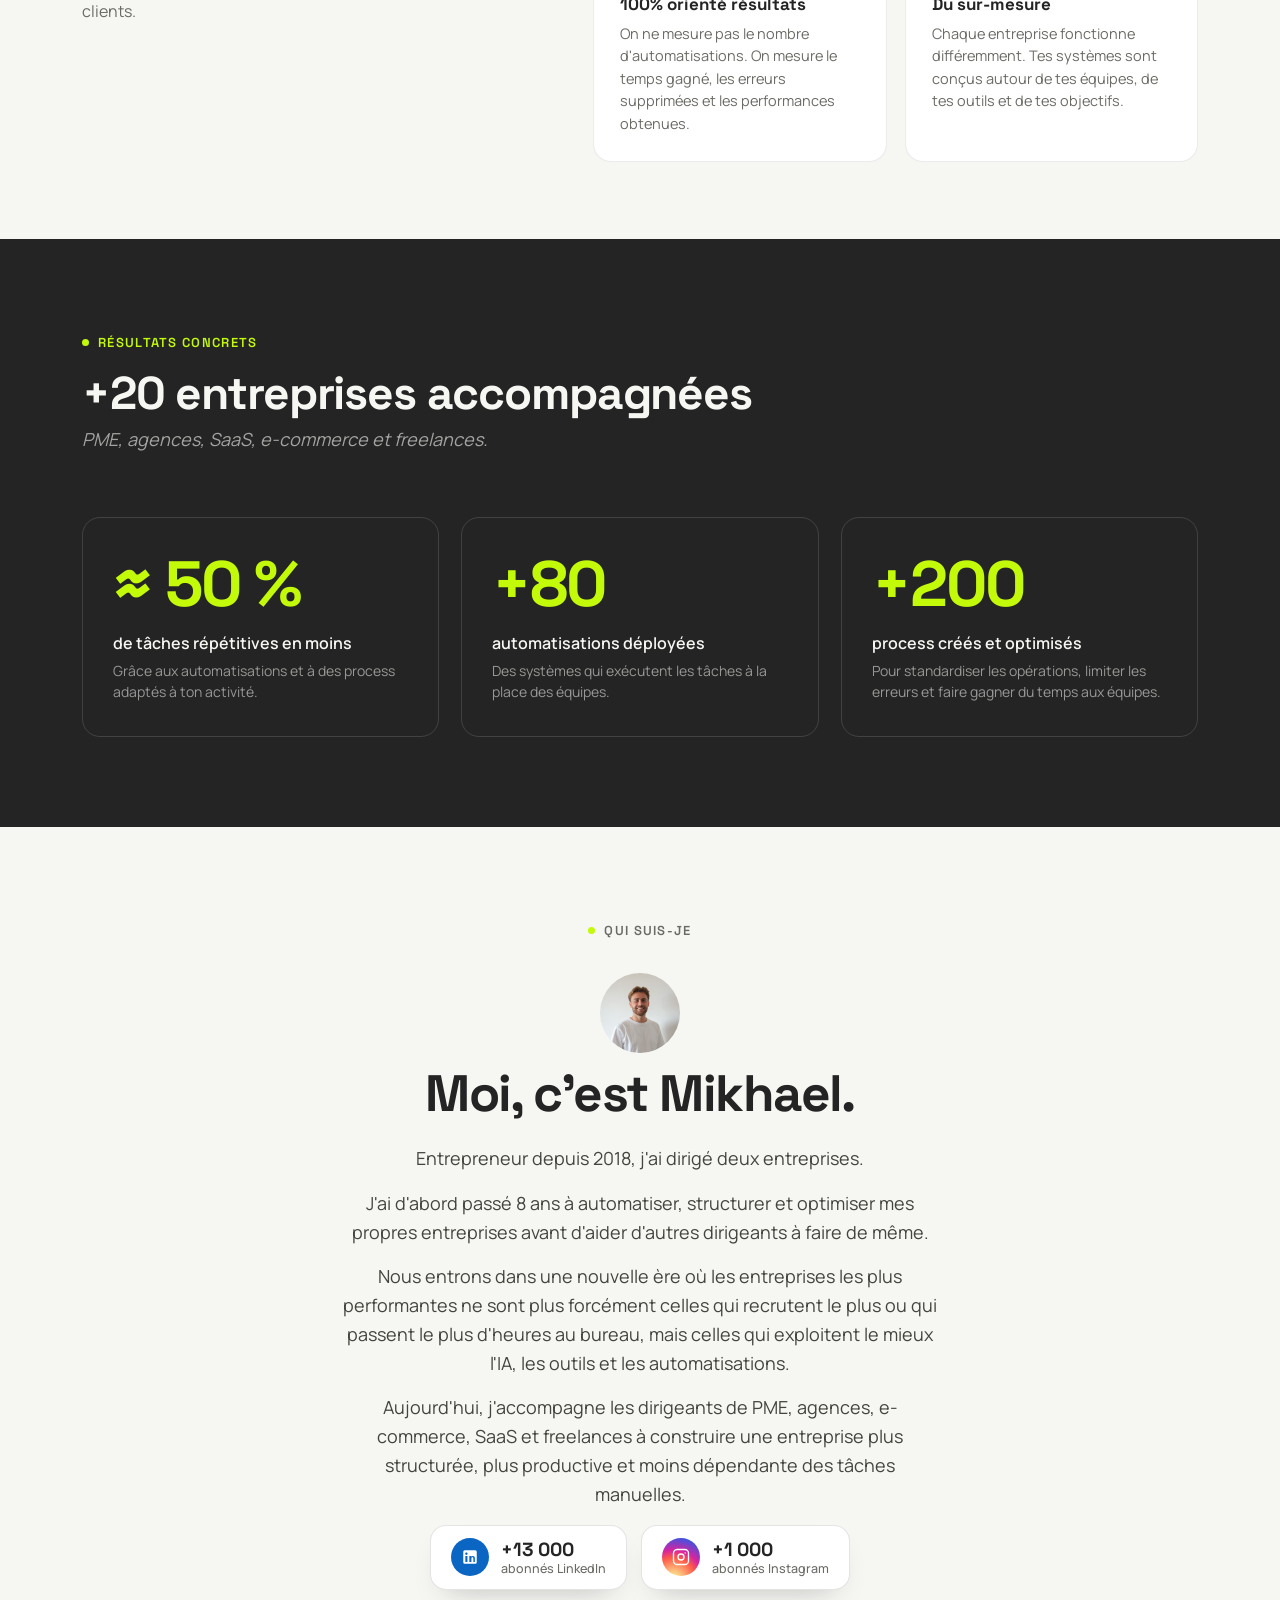
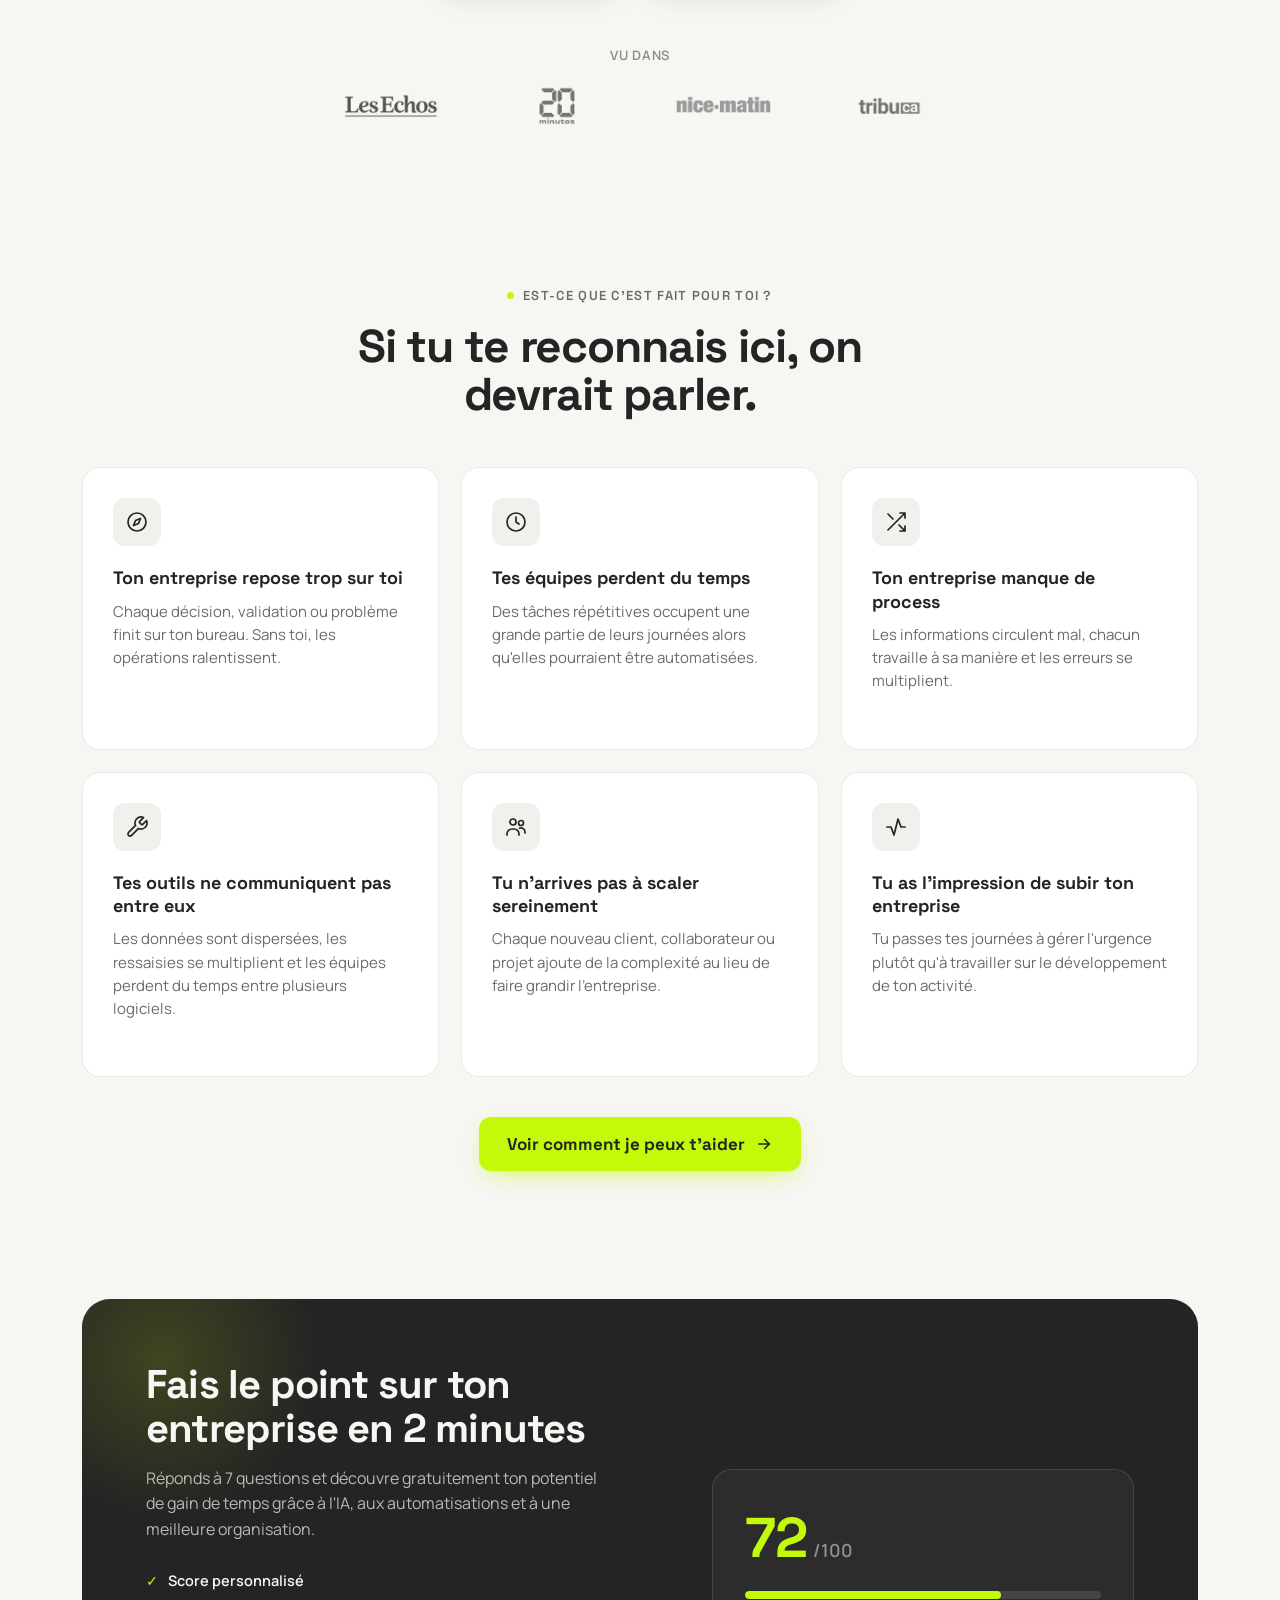
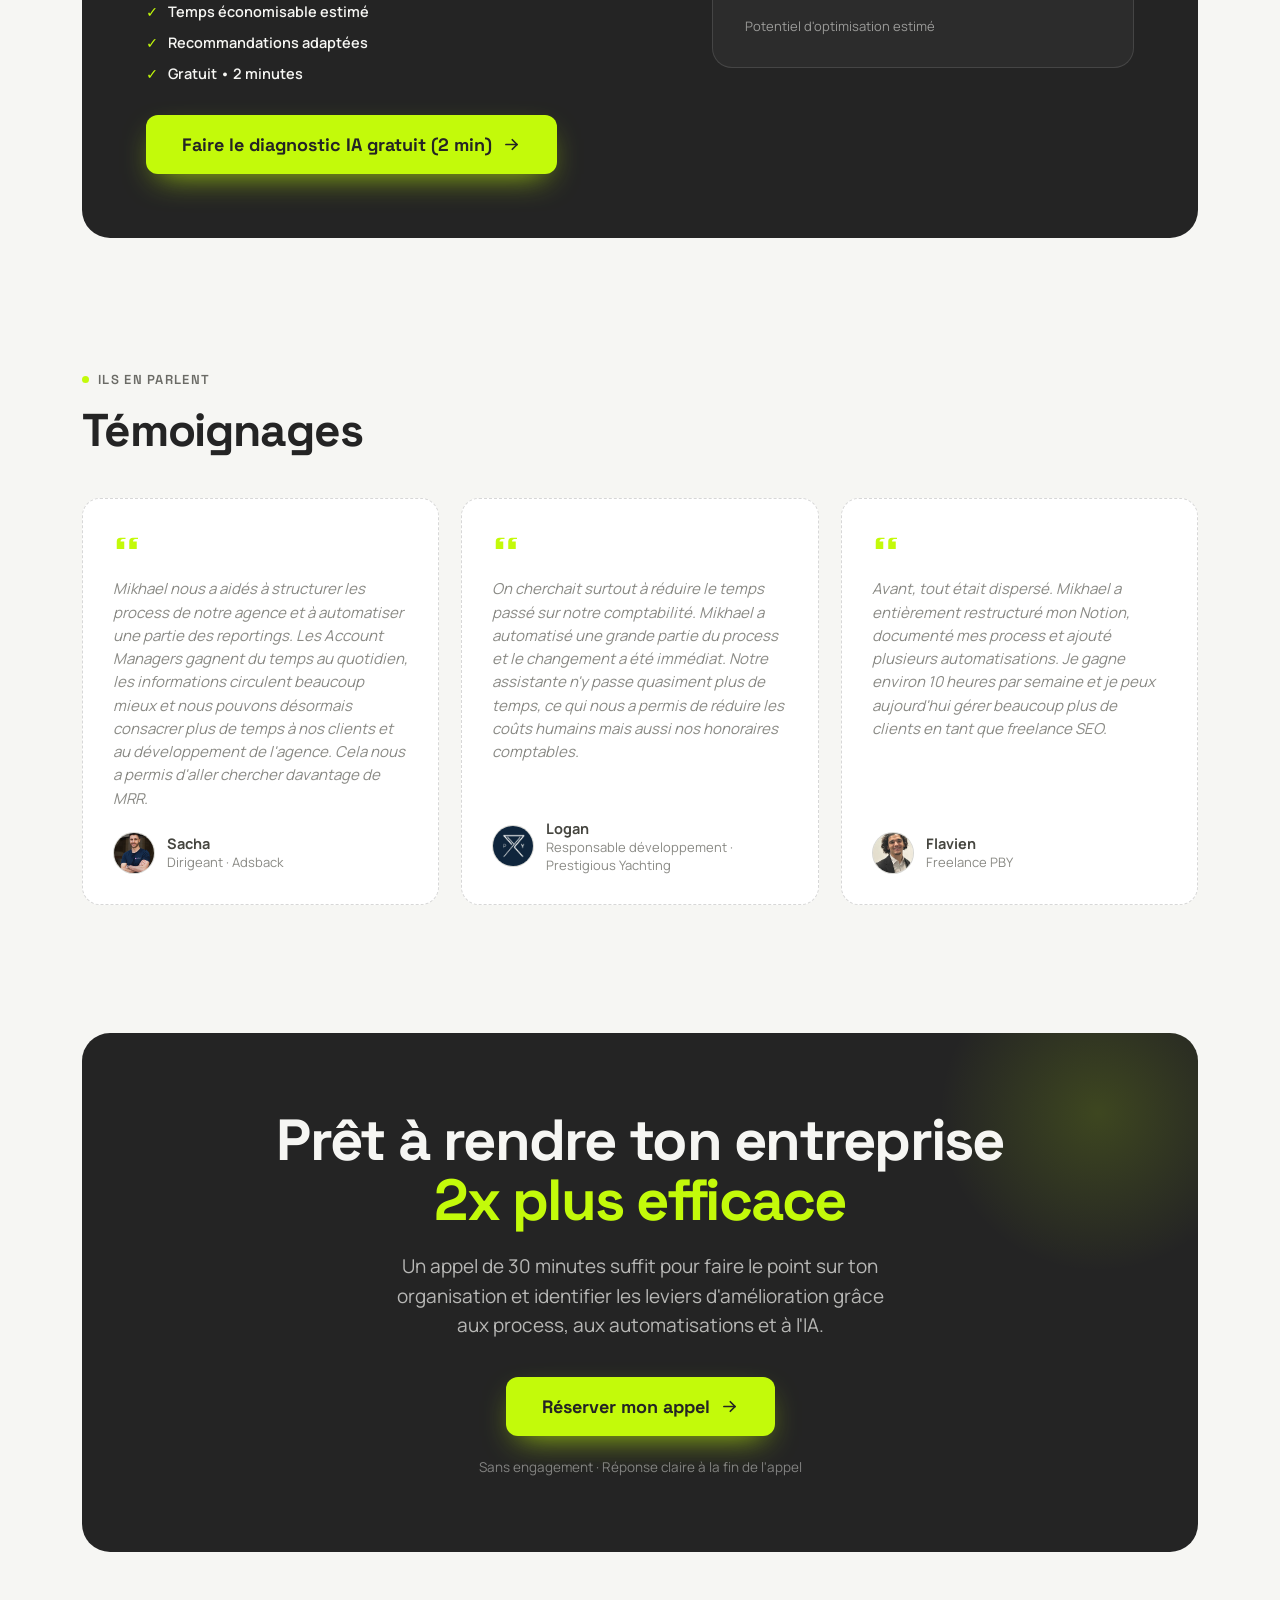
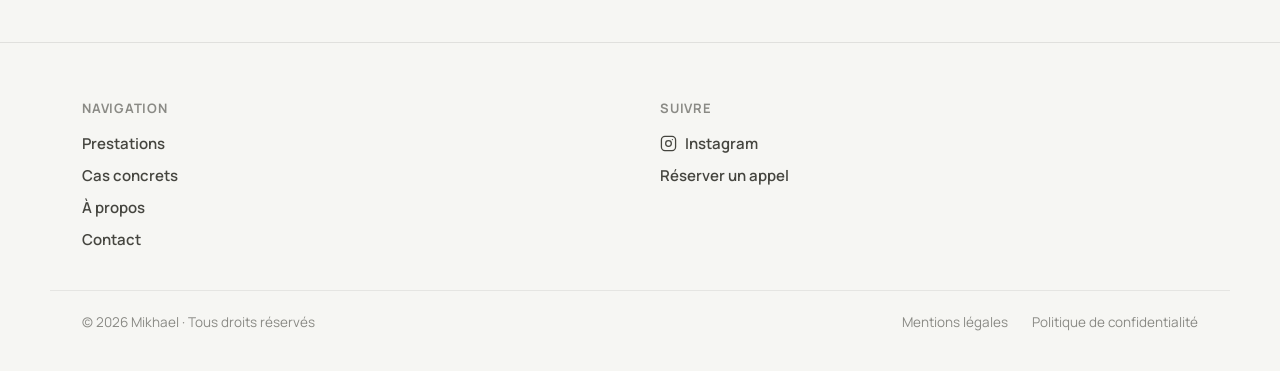
==== commit 79e890e3: "fix: retire le logo et la mission du footer Co-Authored-By: Claude Sonnet 4.6 <noreply@anthropic.com" ====
--- a/index.html
+++ b/index.html
@@ -588,13 +588,6 @@
 <footer class="site-footer">
   <div class="wrap footer-top">
     <div>
-      <div class="logo logo--footer">
-        <span class="dot dot--lg"></span>
-        Mikhael
-      </div>
-      <p class="footer-mission">J'aide les pros à automatiser et processiser leur activité grâce à l'IA.</p>
-    </div>
-    <div>
       <div class="footer-heading">Navigation</div>
       <div class="footer-links">
         <a href="#prestations">Prestations</a>
--- a/styles.css
+++ b/styles.css
@@ -140,13 +140,13 @@
 
 /* ===== Hero ===== */
 .hero {
-  padding-top: clamp(56px, 8vw, 104px);
+  padding-top: clamp(40px, 6vw, 84px);
   padding-bottom: clamp(48px, 6vw, 80px);
   display: grid; grid-template-columns: 1.05fr 0.95fr;
   grid-template-areas: "eyebrow visual" "copy visual";
   gap: clamp(40px, 5vw, 72px); align-items: center;
 }
-.hero-eyebrow { grid-area: eyebrow; align-self: end; }
+.hero-eyebrow { grid-area: eyebrow; align-self: end; margin-bottom: 10px; }
 .hero-stat-label--short { display: none; }
 .hero-copy { grid-area: copy; }
 .hero-visual { grid-area: visual; }
@@ -374,9 +374,7 @@
 
 /* ===== Footer ===== */
 .site-footer { border-top: 1px solid rgba(36,36,36,0.1); }
-.footer-top { padding-top: 56px; padding-bottom: 40px; display: grid; grid-template-columns: 1.4fr 1fr 1fr; gap: 40px; }
-.logo--footer { font-size: 22px; margin-bottom: 16px; }
-.footer-mission { font-size: 15px; line-height: 1.55; color: #6b6b66; max-width: 320px; margin: 0; }
+.footer-top { padding-top: 56px; padding-bottom: 40px; display: grid; grid-template-columns: 1fr 1fr; gap: 40px; }
 .footer-heading { font-size: 13px; font-weight: 700; letter-spacing: 0.06em; text-transform: uppercase; color: #8a8a85; margin-bottom: 16px; }
 .footer-links { display: flex; flex-direction: column; gap: 11px; }
 .footer-links a { text-decoration: none; color: #45453f; font-size: 15px; font-weight: 600; transition: color .15s ease; }
@@ -417,7 +415,6 @@
   .grid-3 { grid-template-columns: 1fr; }
   .grid-2 { grid-template-columns: 1fr; }
   .footer-top { grid-template-columns: 1fr 1fr; gap: 32px 20px; }
-  .footer-top > div:first-child { grid-column: 1 / -1; }
 }
 
 @media (max-width: 560px) {
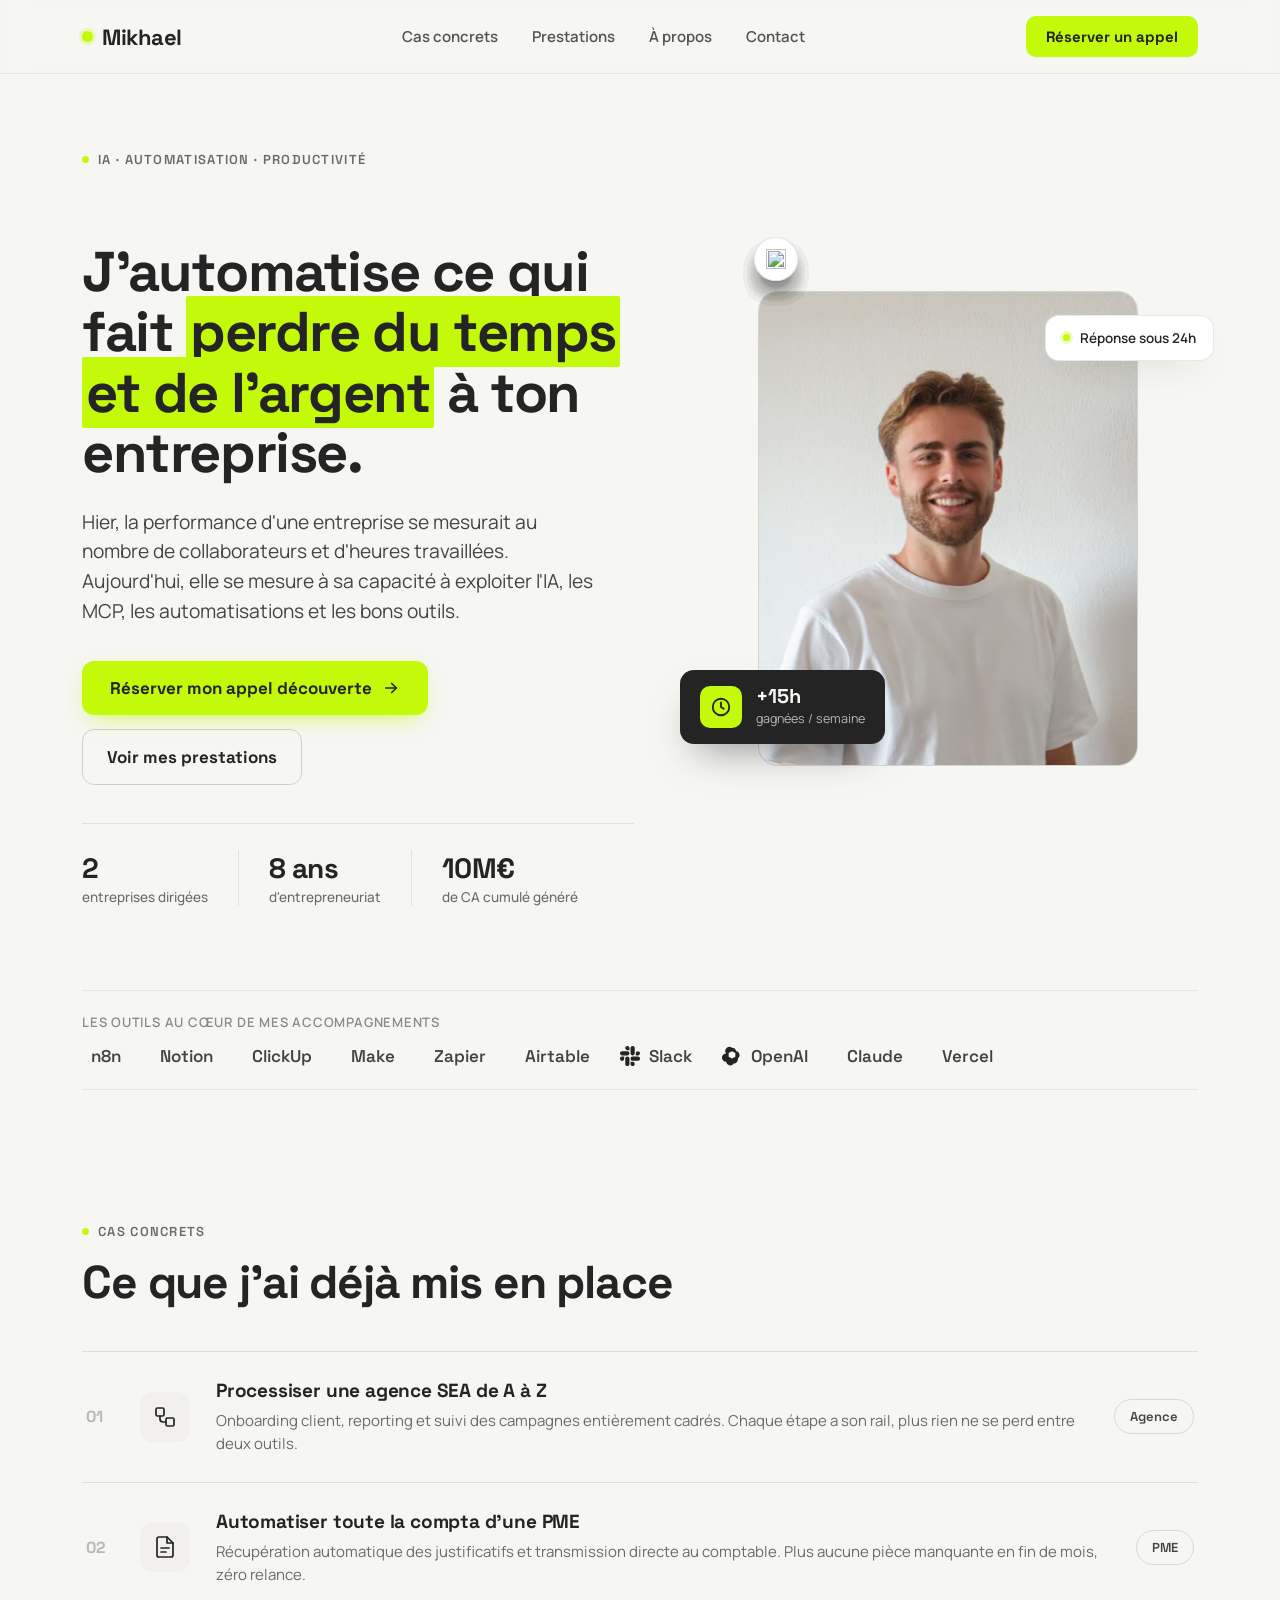
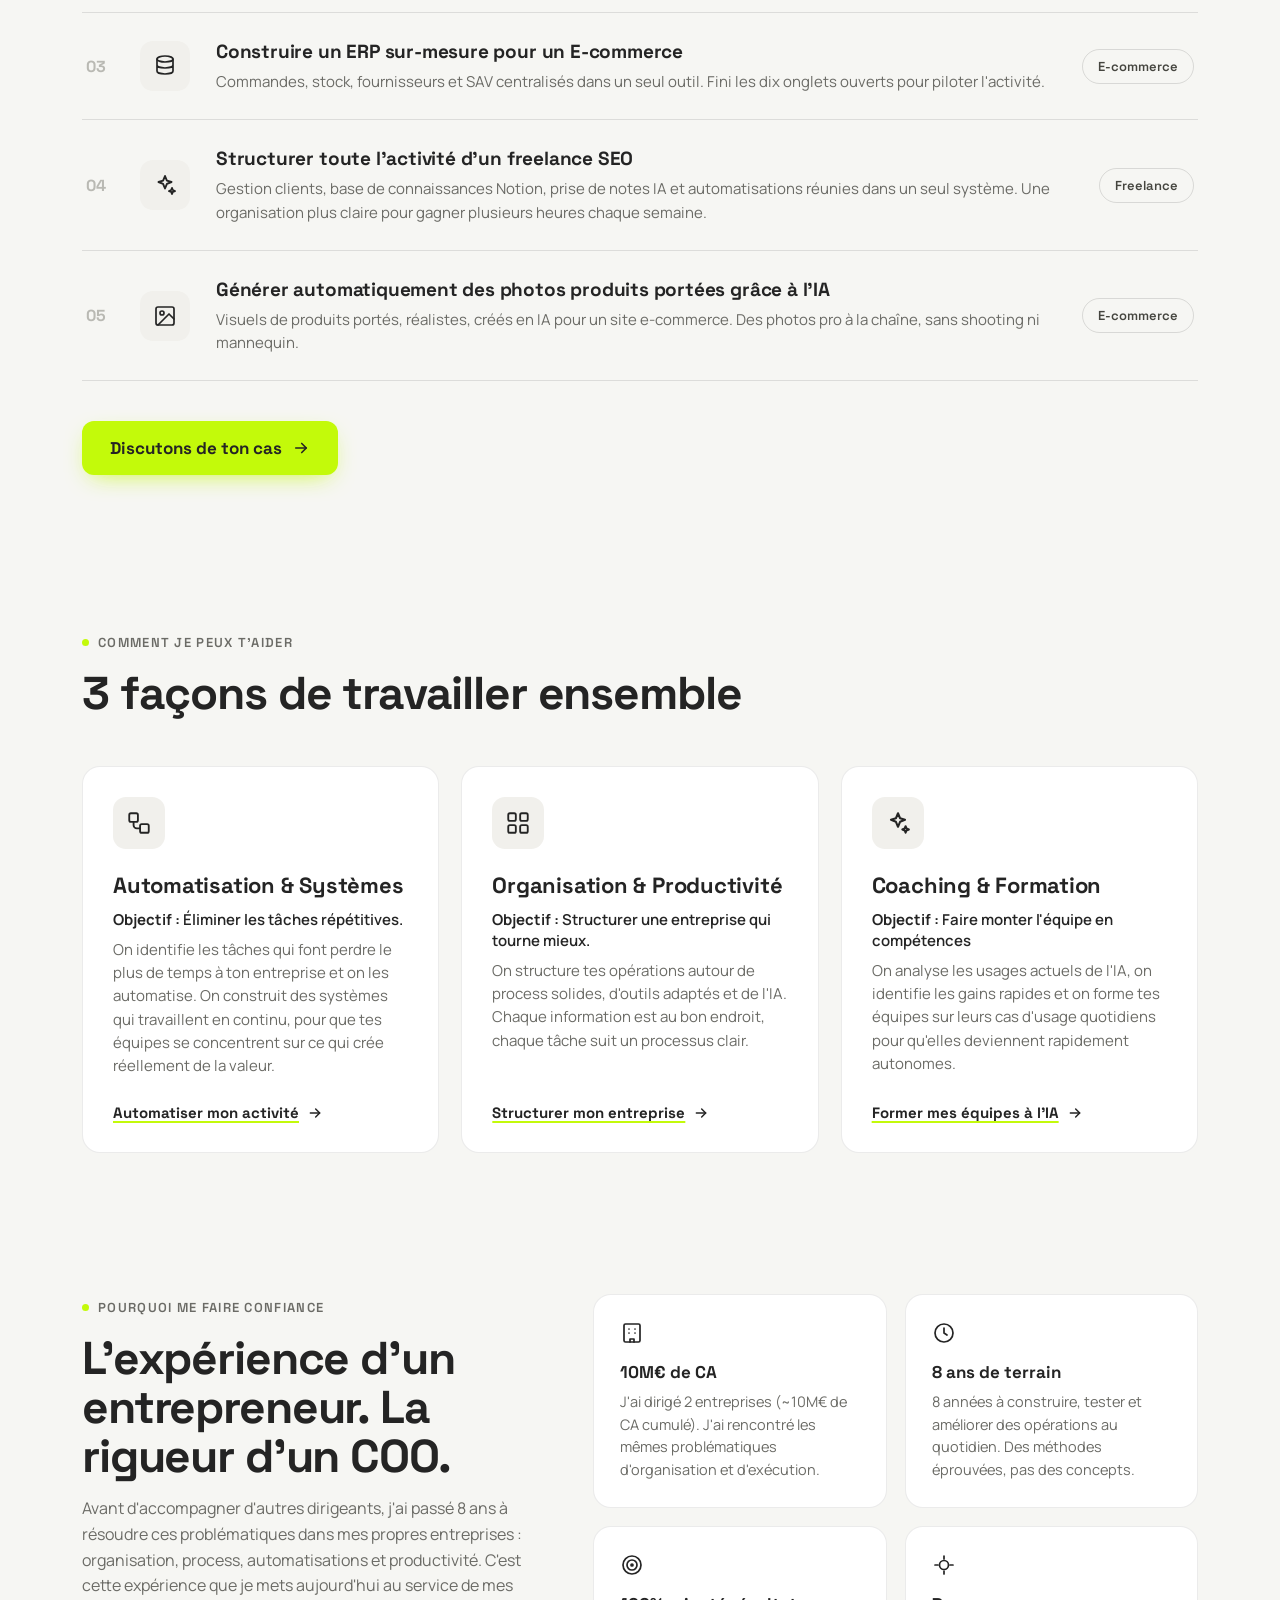
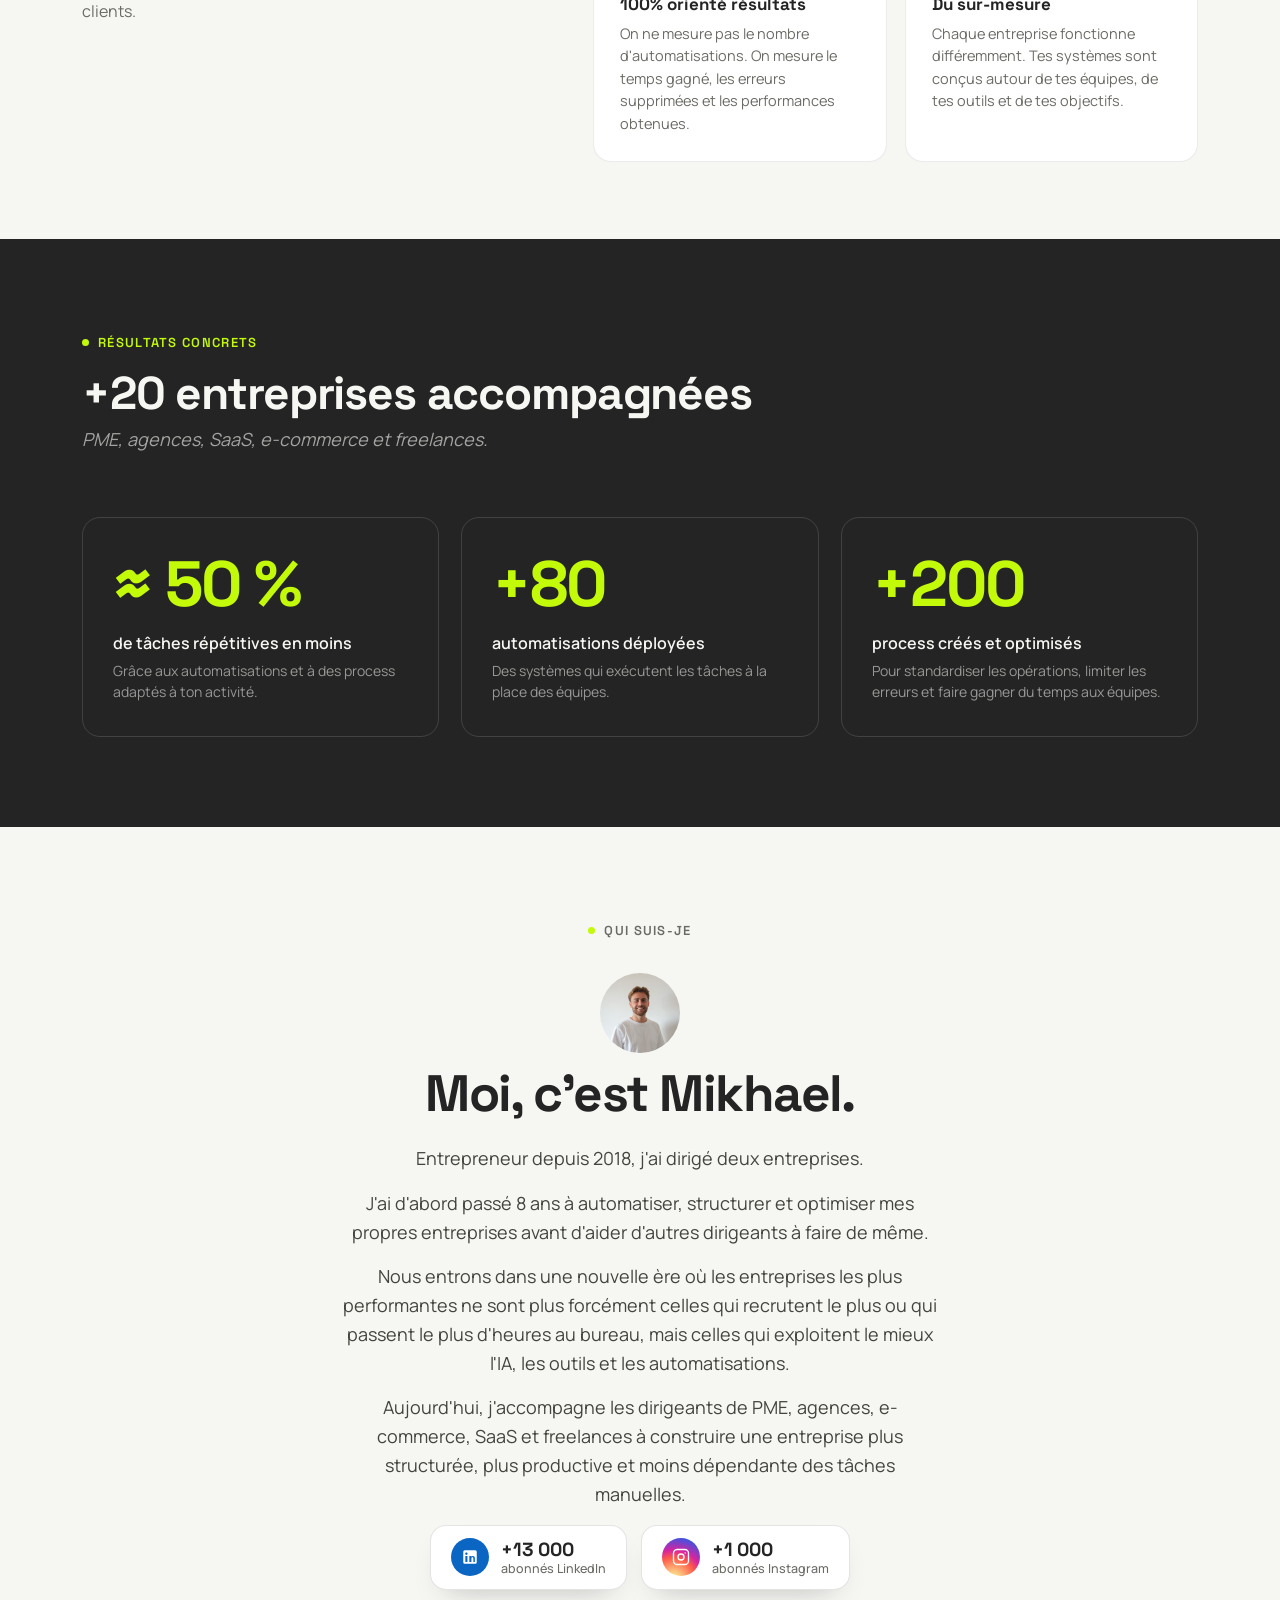
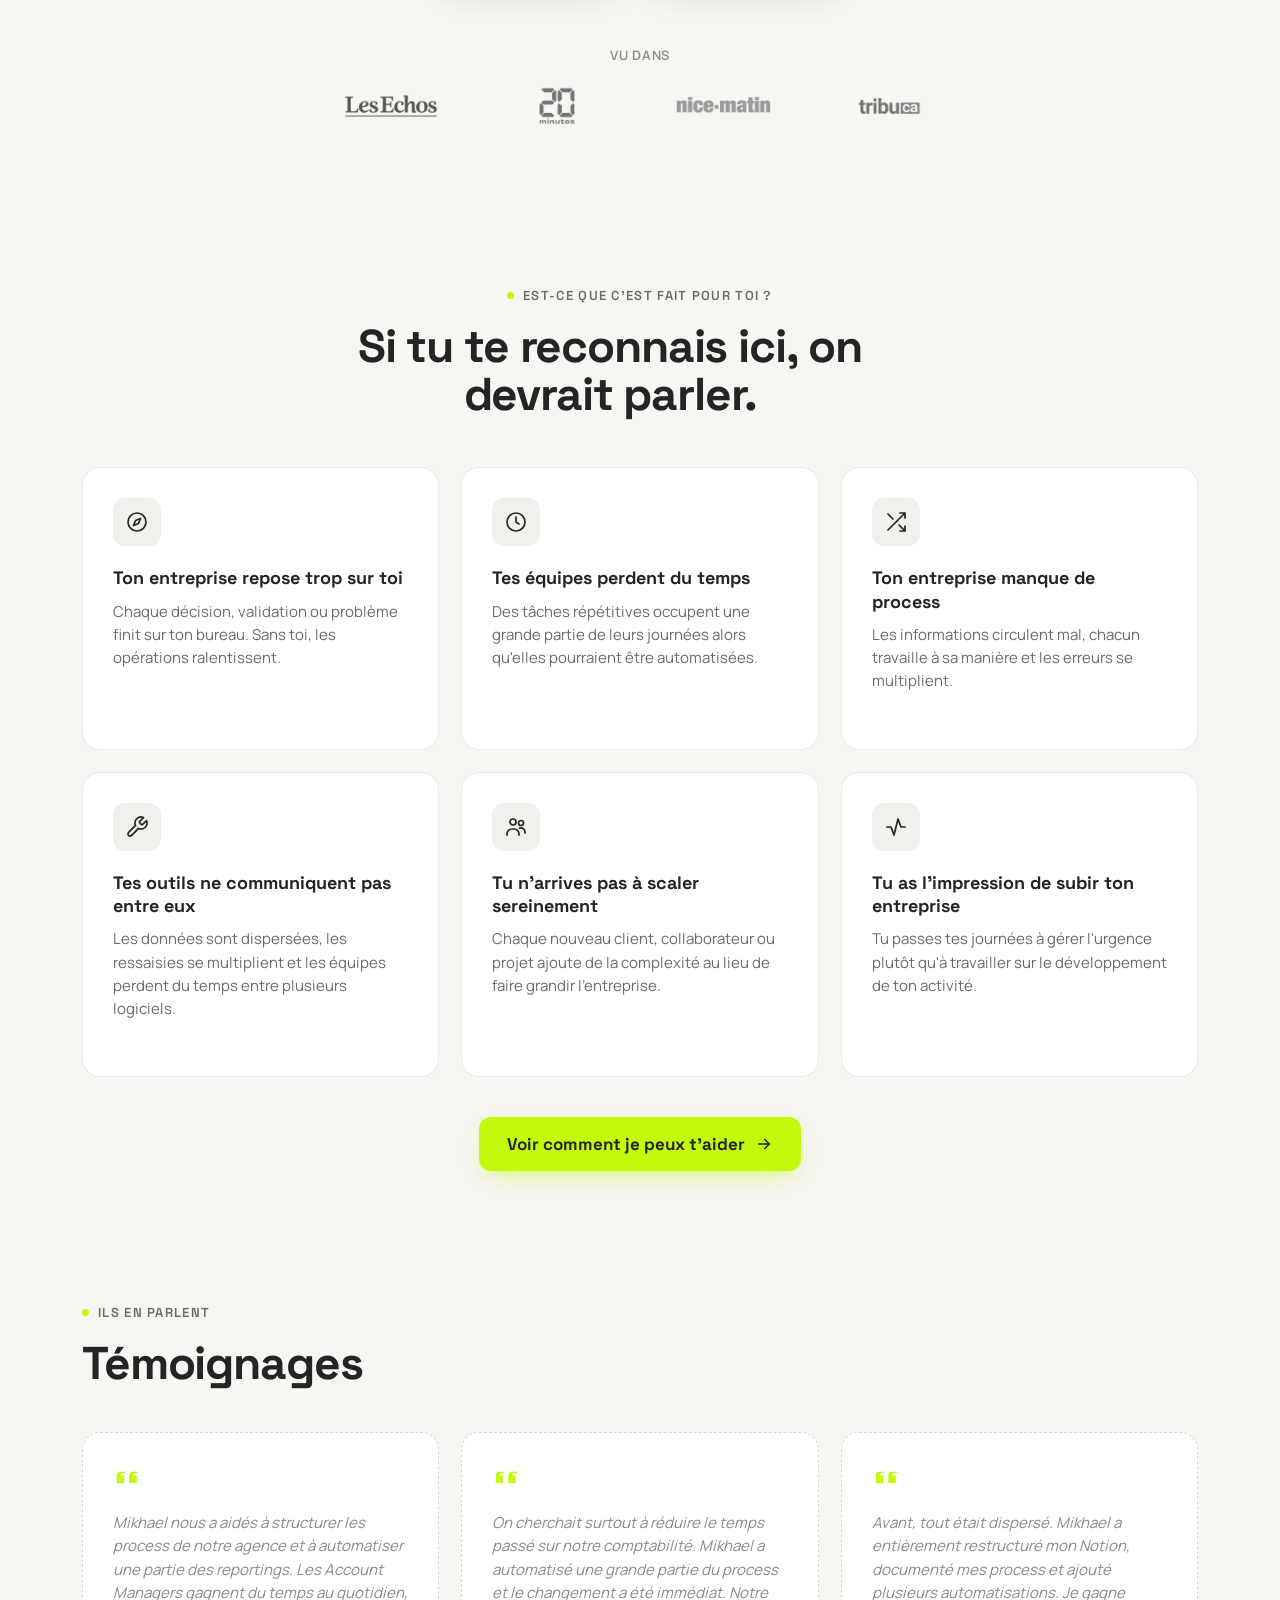
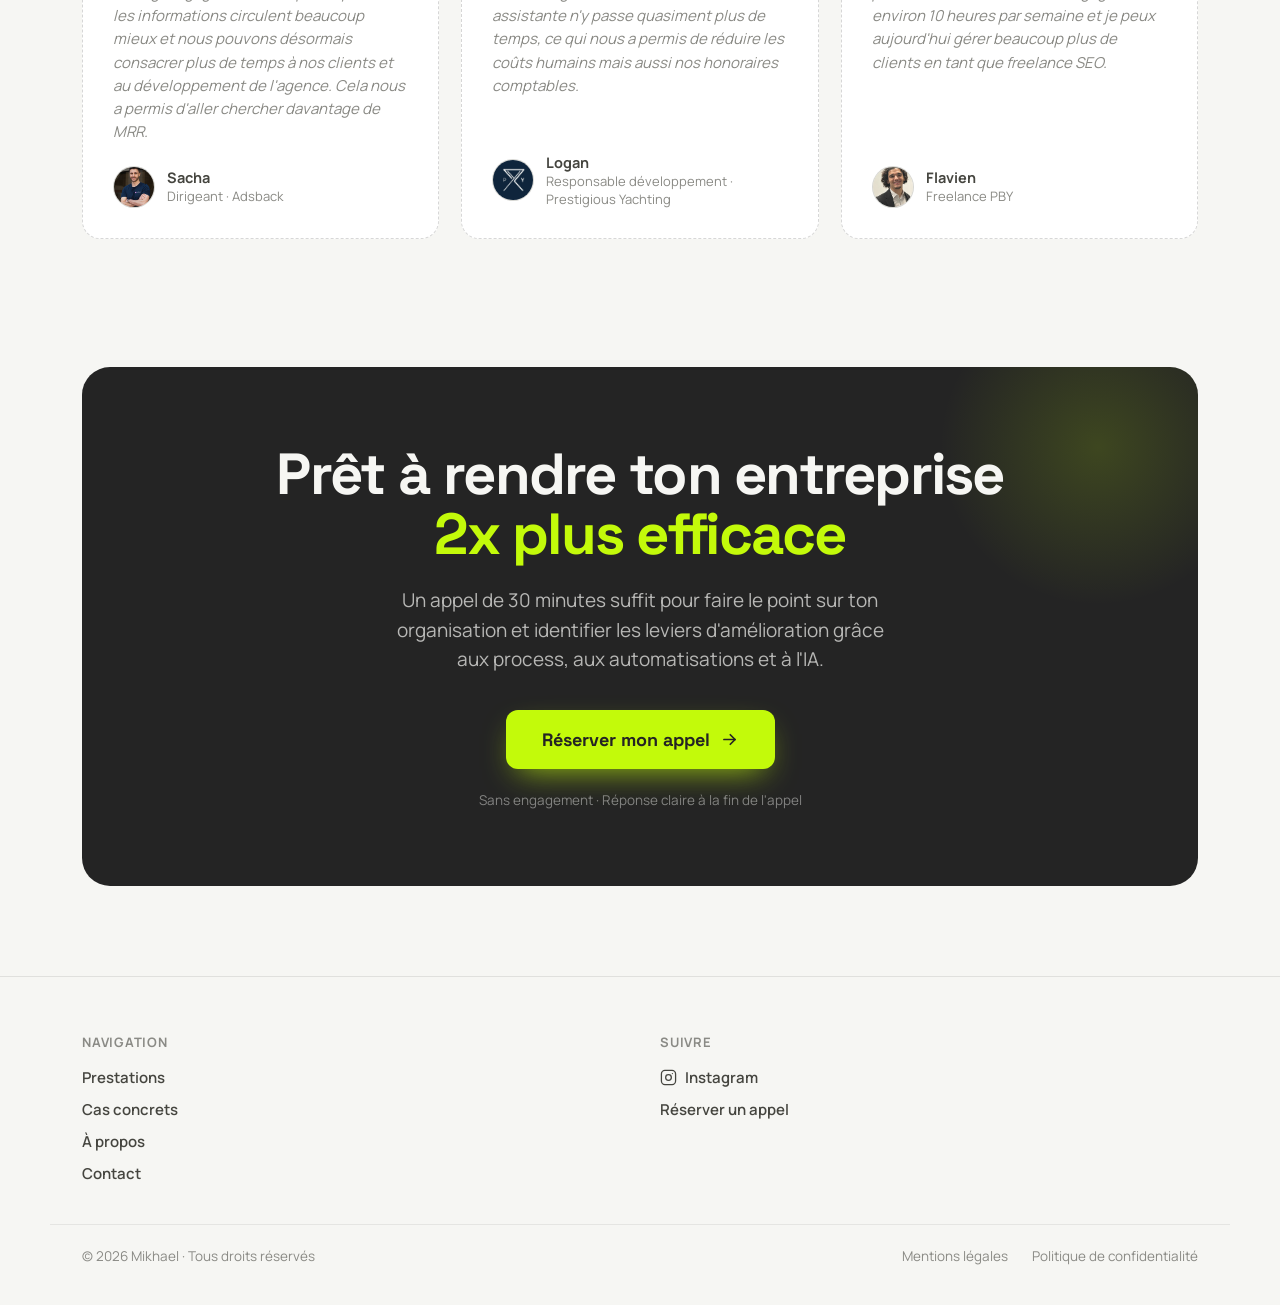
==== commit 5112d206: "fix: retire le bloc diagnostic IA de la homepage Co-Authored-By: Claude Sonnet 4.6 <noreply@anthropi" ====
--- a/index.html
+++ b/index.html
@@ -485,35 +485,6 @@
     </div>
   </section>
 
-  <!-- ===================== DIAGNOSTIC IA ===================== -->
-  <section class="wrap section">
-    <div class="diag-promo">
-      <div class="diag-promo-glow" aria-hidden="true"></div>
-      <div class="diag-promo-content">
-        <h2 class="diag-promo-title">Fais le point sur ton entreprise en 2 minutes</h2>
-        <p class="diag-promo-text">Réponds à 7 questions et découvre gratuitement ton potentiel de gain de temps grâce à l'IA, aux automatisations et à une meilleure organisation.</p>
-        <ul class="diag-promo-perks">
-          <li><span class="diag-promo-check">✓</span> Score personnalisé</li>
-          <li><span class="diag-promo-check">✓</span> Temps économisable estimé</li>
-          <li><span class="diag-promo-check">✓</span> Recommandations adaptées</li>
-          <li><span class="diag-promo-check">✓</span> Gratuit • 2 minutes</li>
-        </ul>
-        <a href="/diagnostic" class="btn btn-accent btn-xl">
-          Faire le diagnostic IA gratuit (2 min)
-          <svg width="19" height="19" viewBox="0 0 24 24" fill="none" stroke="currentColor" stroke-width="2.2" stroke-linecap="round" stroke-linejoin="round"><path d="M5 12h14"/><path d="m13 6 6 6-6 6"/></svg>
-        </a>
-      </div>
-      <div class="diag-promo-visual" aria-hidden="true">
-        <div class="diag-promo-score">
-          <span class="diag-promo-score-num">72</span>
-          <span class="diag-promo-score-max">/100</span>
-        </div>
-        <div class="diag-promo-bar"><div class="diag-promo-bar-fill"></div></div>
-        <span class="diag-promo-label">Potentiel d'optimisation estimé</span>
-      </div>
-    </div>
-  </section>
-
   <!-- ===================== TÉMOIGNAGES ===================== -->
   <section class="wrap section">
     <div class="section-intro">
--- a/styles.css
+++ b/styles.css
@@ -443,6 +443,8 @@
   .hero { padding-top: 16px; }
   .hero-eyebrow { margin-bottom: 28px; }
   .hero-copy { margin-top: 22px; }
+  .hero-visual { max-width: 110px; }
+  .hero-title { font-size: 30px; }
 
   .hero-stats {
     flex-wrap: nowrap; overflow-x: auto; scroll-snap-type: x mandatory;
@@ -515,42 +517,6 @@
   to { transform: translateX(-50%); }
 }
 
-/* ===== Diagnostic — bloc homepage ===== */
-.diag-promo {
-  background: #242424; border-radius: 28px; padding: clamp(40px, 5vw, 64px) clamp(28px, 5vw, 64px);
-  display: grid; grid-template-columns: 1.1fr 0.9fr; gap: clamp(32px, 4vw, 56px); align-items: center;
-  position: relative; overflow: hidden;
-}
-.diag-promo-glow {
-  position: absolute; top: -100px; left: -80px; width: 320px; height: 320px; border-radius: 50%;
-  background: radial-gradient(circle, rgba(195,250,10,0.16), transparent 70%);
-}
-.diag-promo-content { position: relative; }
-.diag-promo-title {
-  font-family: 'Space Grotesk', sans-serif; font-weight: 700; color: #F6F6F3;
-  font-size: clamp(28px, 3.4vw, 40px); line-height: 1.08; letter-spacing: -0.02em; margin: 0 0 16px;
-}
-.diag-promo-text { font-size: 16px; line-height: 1.6; color: rgba(246,246,243,0.7); margin: 0 0 28px; max-width: 460px; }
-.diag-promo-perks { list-style: none; margin: 0 0 32px; padding: 0; display: grid; gap: 12px; }
-.diag-promo-perks li {
-  display: flex; align-items: center; gap: 10px; font-size: 14.5px; font-weight: 600; color: #F6F6F3;
-}
-.diag-promo-check { color: #C3FA0A; flex-shrink: 0; }
-.diag-promo-visual {
-  position: relative; border-radius: 20px; background: rgba(246,246,243,0.04);
-  border: 1px solid rgba(246,246,243,0.12); padding: 32px; display: flex; flex-direction: column; gap: 18px;
-}
-.diag-promo-score { display: flex; align-items: baseline; gap: 6px; }
-.diag-promo-score-num { font-family: 'Space Grotesk', sans-serif; font-weight: 700; font-size: 56px; color: #C3FA0A; letter-spacing: -0.02em; }
-.diag-promo-score-max { font-size: 18px; color: rgba(246,246,243,0.5); font-weight: 600; }
-.diag-promo-bar { height: 8px; border-radius: 99px; background: rgba(246,246,243,0.12); overflow: hidden; }
-.diag-promo-bar-fill { height: 100%; width: 72%; border-radius: 99px; background: #C3FA0A; }
-.diag-promo-label { font-size: 13px; color: rgba(246,246,243,0.55); }
-
-@media (max-width: 860px) {
-  .diag-promo { grid-template-columns: 1fr; }
-}
-
 /* ===== Diagnostic — page /diagnostic ===== */
 .diag-body { background: #F6F6F3; }
 .diag-topbar {
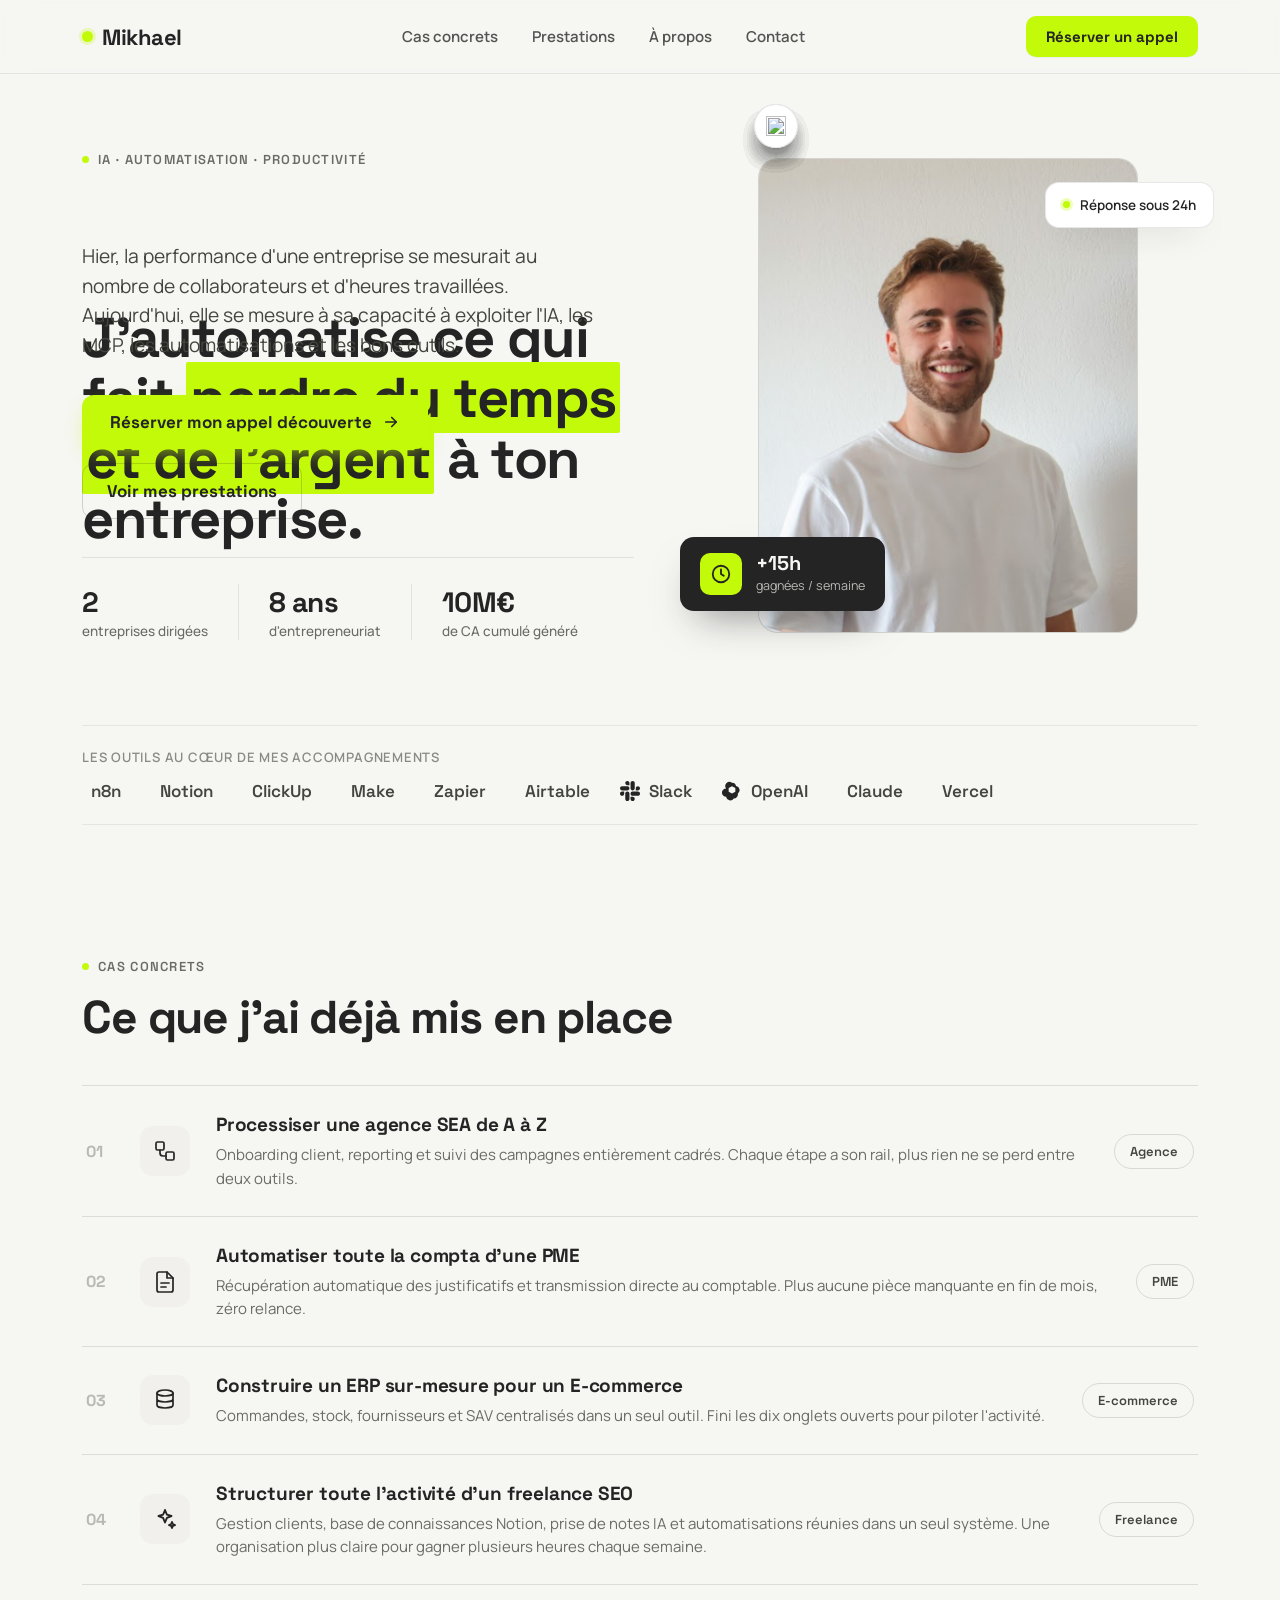
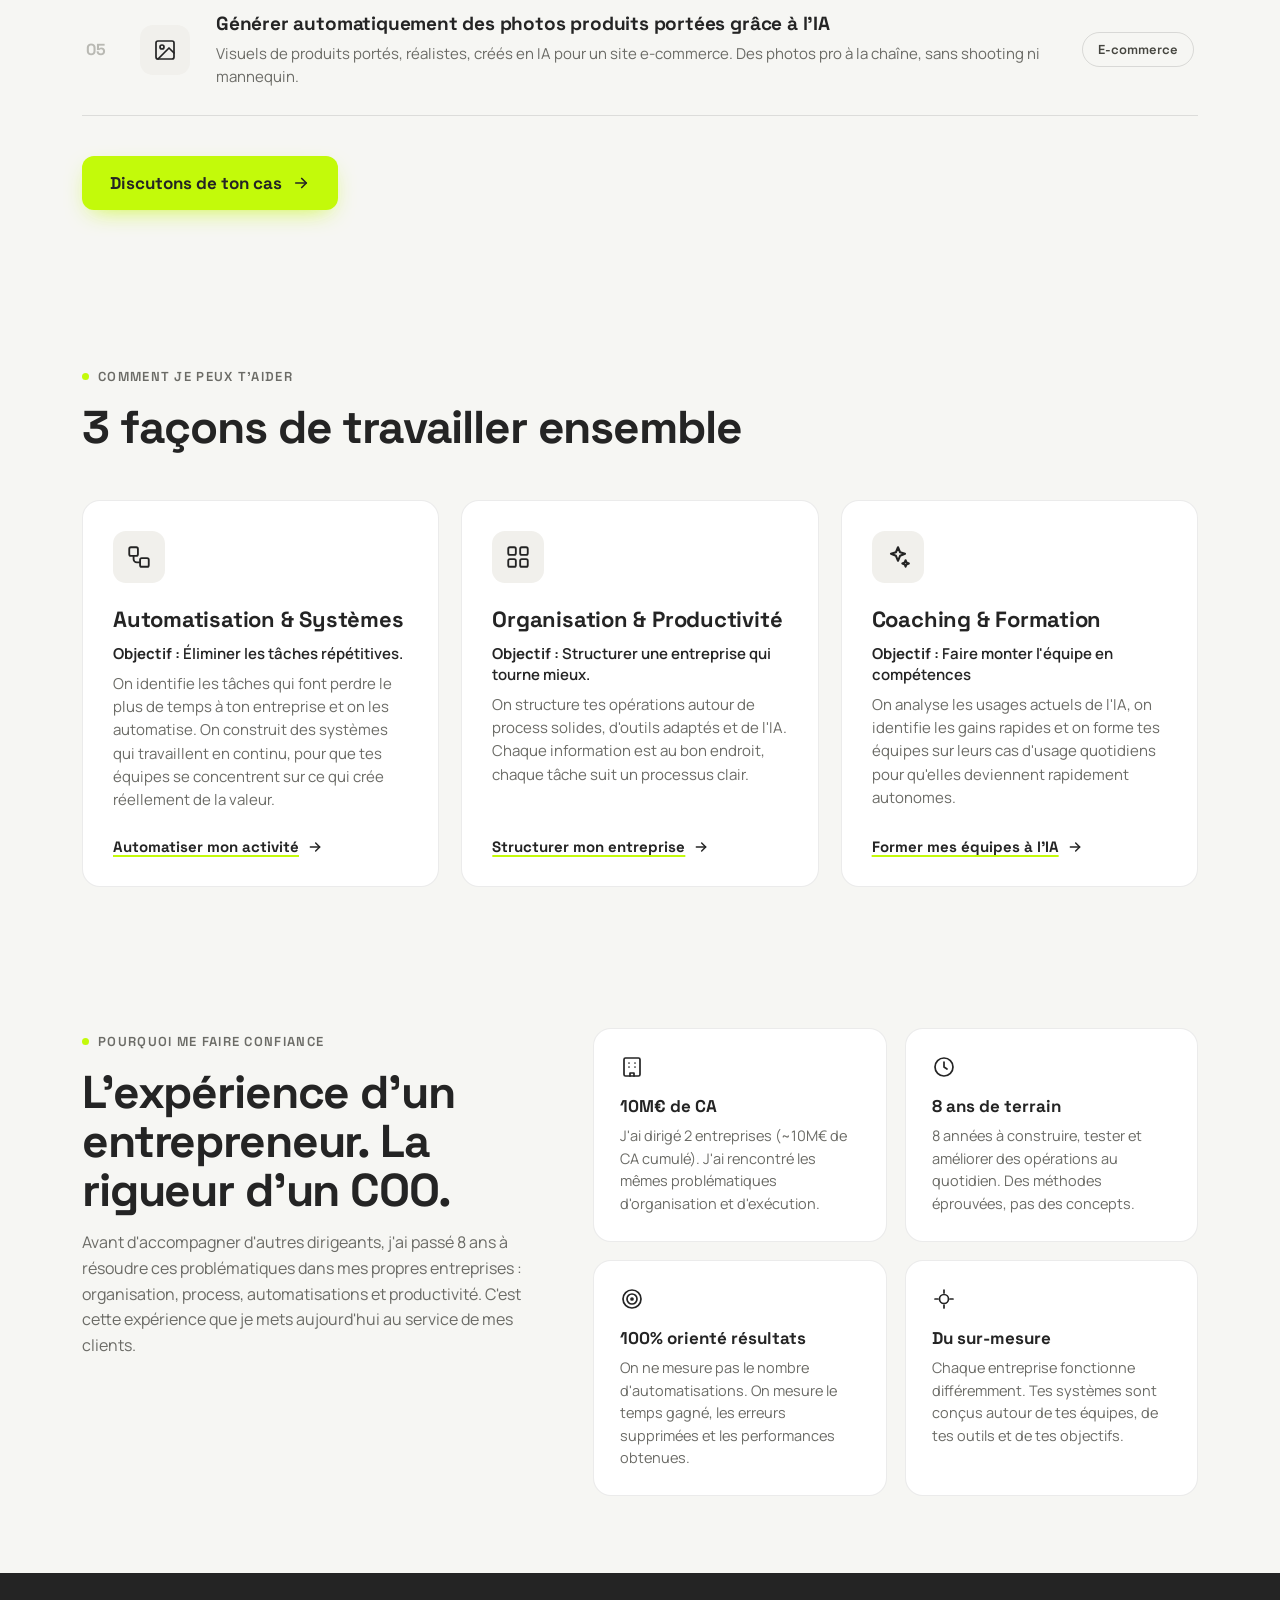
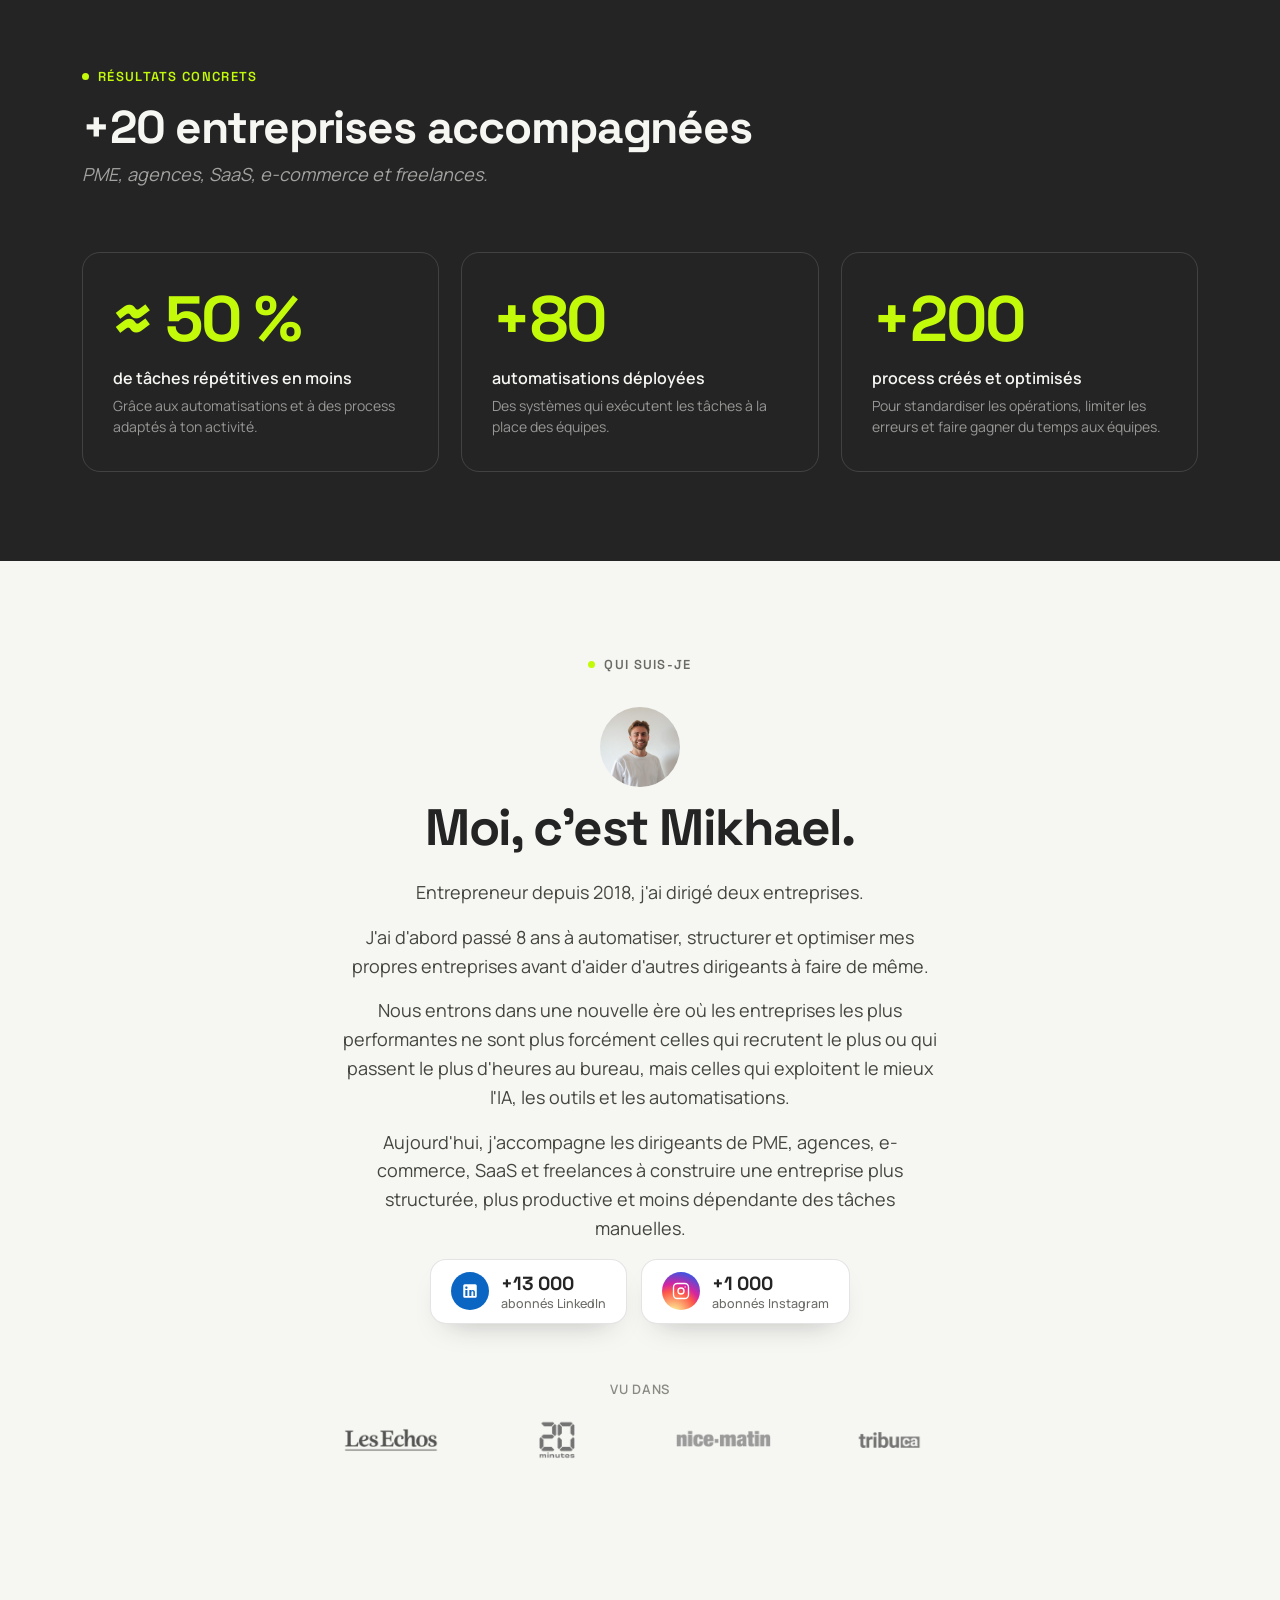
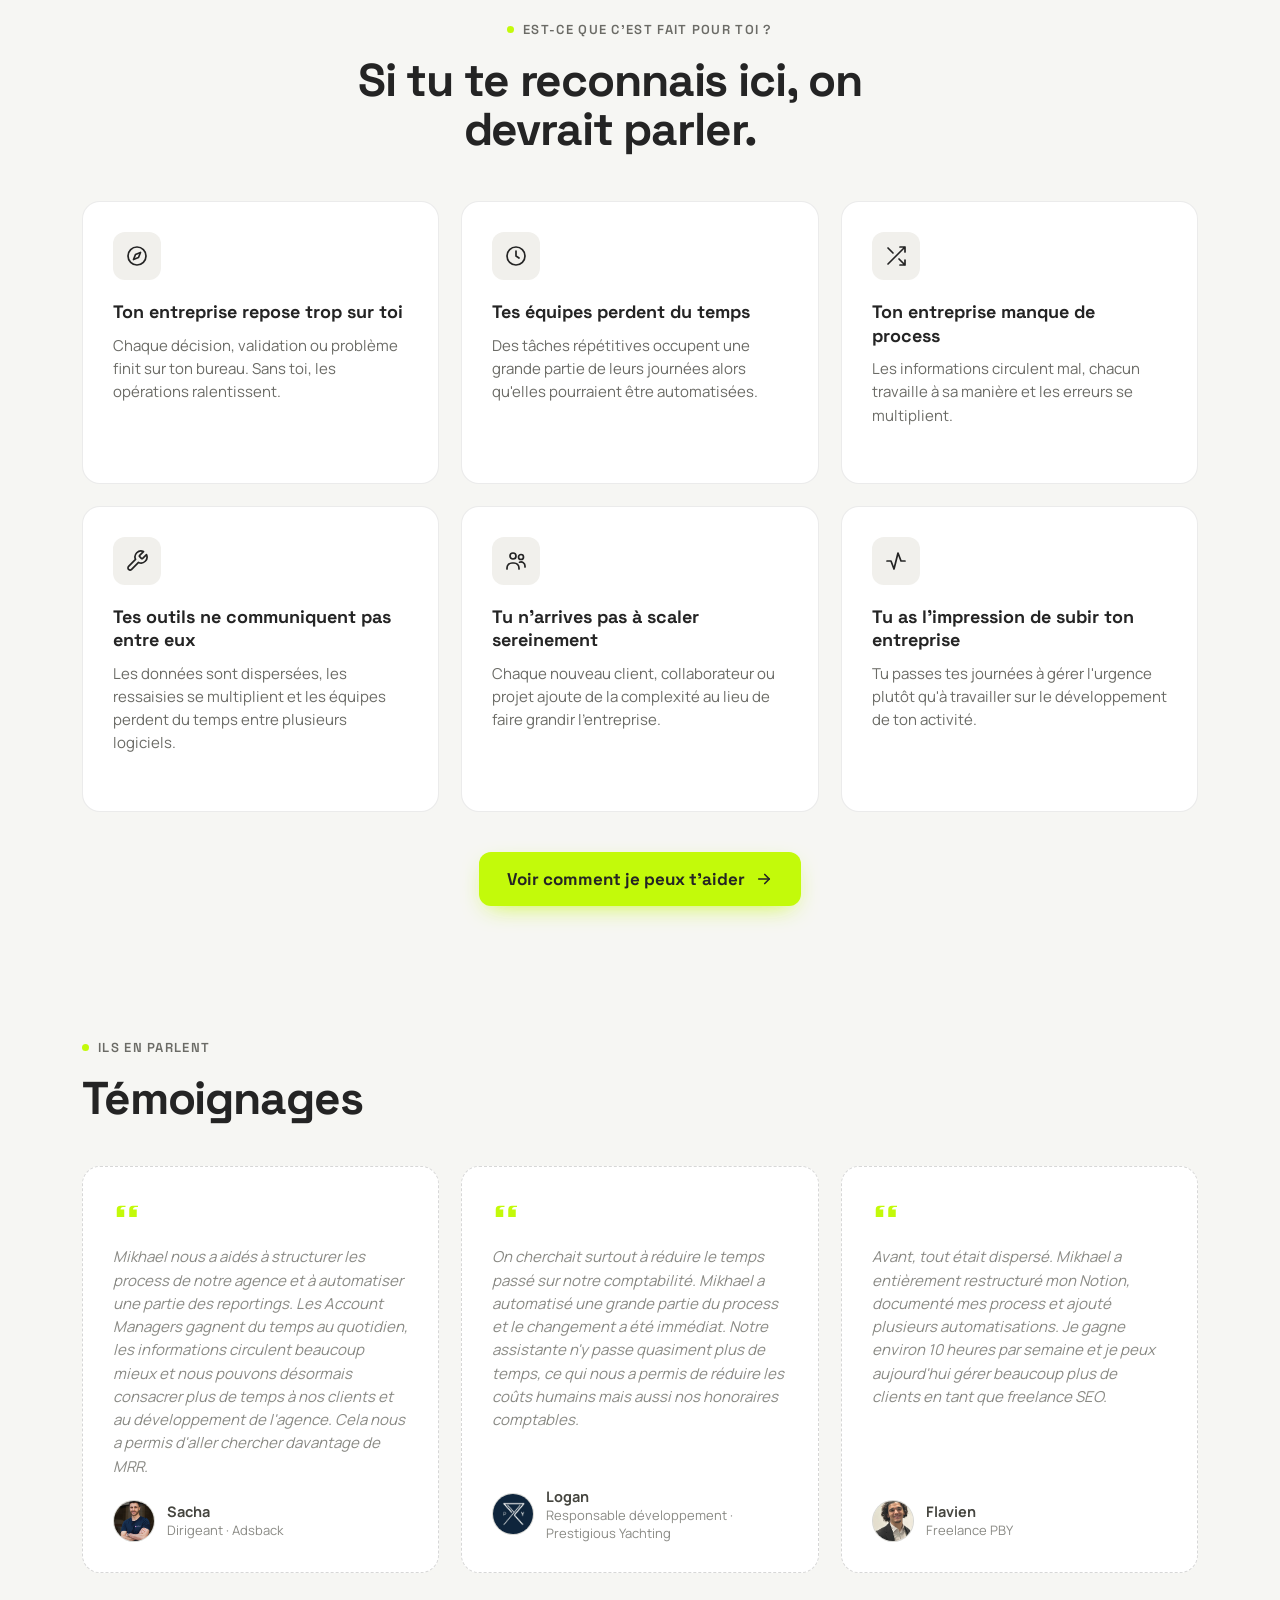
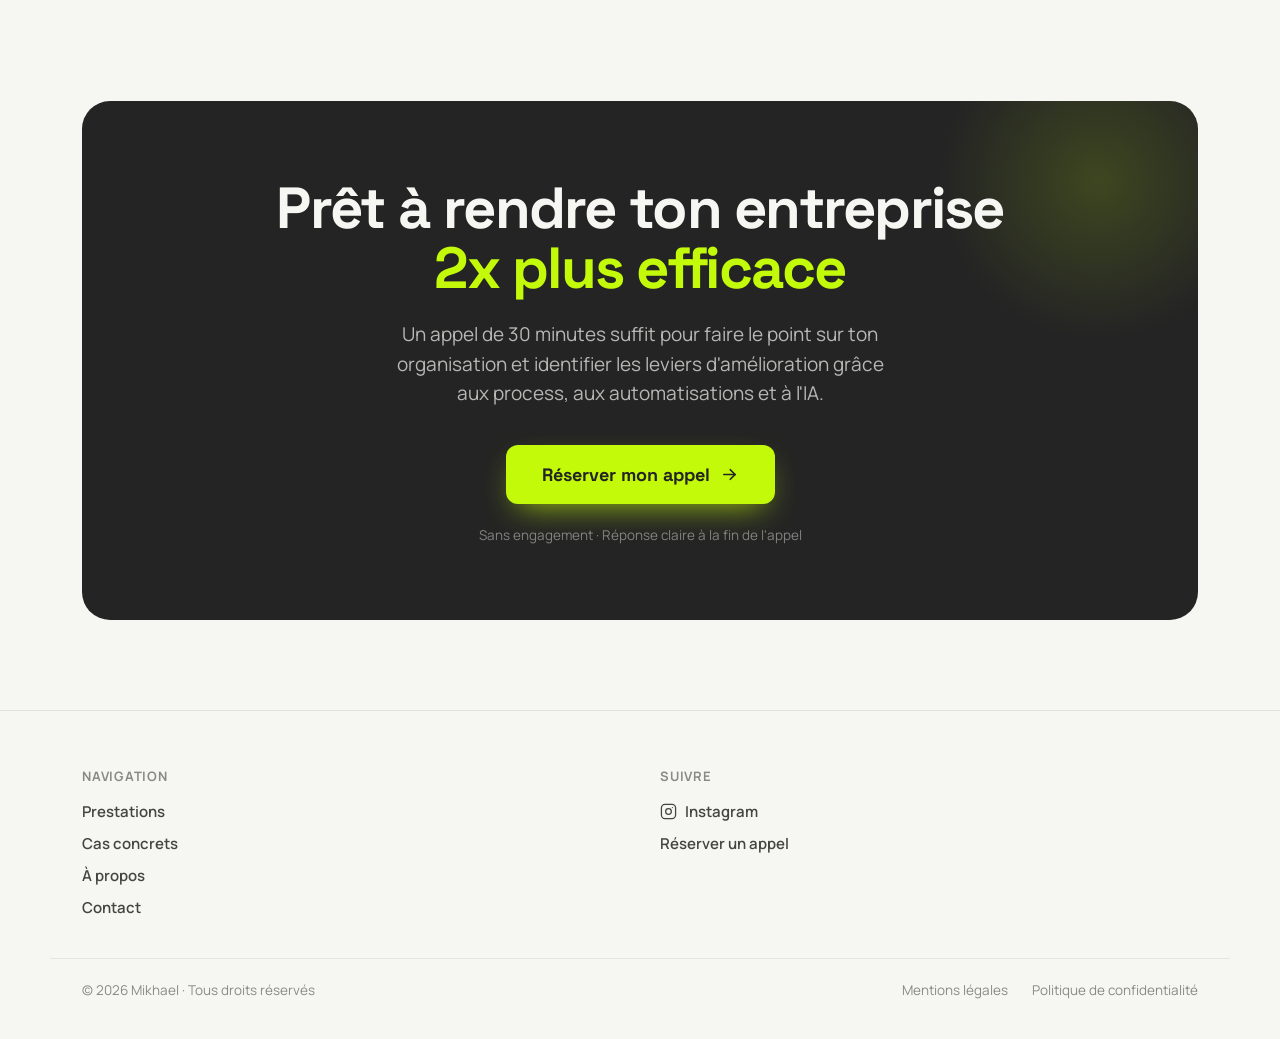
==== commit 089b8ed0: "fix: retire les logos qui tournent et place le titre a cote de la photo sur mobile Co-Authored-By: C" ====
--- a/index.html
+++ b/index.html
@@ -53,10 +53,12 @@
       <span class="dot"></span>
       IA · Automatisation · Productivité
     </div>
-    <div class="hero-copy">
+    <div class="hero-title-wrap">
       <h1 class="hero-title">
         J'automatise ce qui fait <span class="hl">perdre du temps et de l'argent</span> à ton entreprise.
       </h1>
+    </div>
+    <div class="hero-copy">
       <p class="hero-sub">
         Hier, la performance d'une entreprise se mesurait au nombre de collaborateurs et d'heures travaillées. Aujourd'hui, elle se mesure à sa capacité à exploiter l'IA, les MCP, les automatisations et les bons outils.
       </p>
--- a/styles.css
+++ b/styles.css
@@ -148,6 +148,7 @@
 }
 .hero-eyebrow { grid-area: eyebrow; align-self: end; margin-bottom: 10px; }
 .hero-stat-label--short { display: none; }
+.hero-title-wrap { grid-area: copy; }
 .hero-copy { grid-area: copy; }
 .hero-visual { grid-area: visual; }
 .hero-title {
@@ -440,11 +441,17 @@
   .grid-3--slider .card,
   .grid-3--slider .testimonial { flex: 0 0 86%; scroll-snap-align: start; }
 
-  .hero { padding-top: 16px; }
+  .hero {
+    padding-top: 16px; grid-template-columns: 1fr 1fr;
+    grid-template-areas: "eyebrow eyebrow" "title visual" "copy copy";
+    align-items: start;
+  }
   .hero-eyebrow { margin-bottom: 28px; }
-  .hero-copy { margin-top: 22px; }
-  .hero-visual { max-width: 110px; }
-  .hero-title { font-size: 30px; }
+  .hero-title-wrap { grid-area: title; align-self: center; }
+  .hero-copy { grid-area: copy; margin-top: 22px; }
+  .hero-visual { grid-area: visual; max-width: 110px; align-self: center; }
+  .hero-title { font-size: 22px; margin: 0; }
+  .orbit-track { display: none; }
 
   .hero-stats {
     flex-wrap: nowrap; overflow-x: auto; scroll-snap-type: x mandatory;
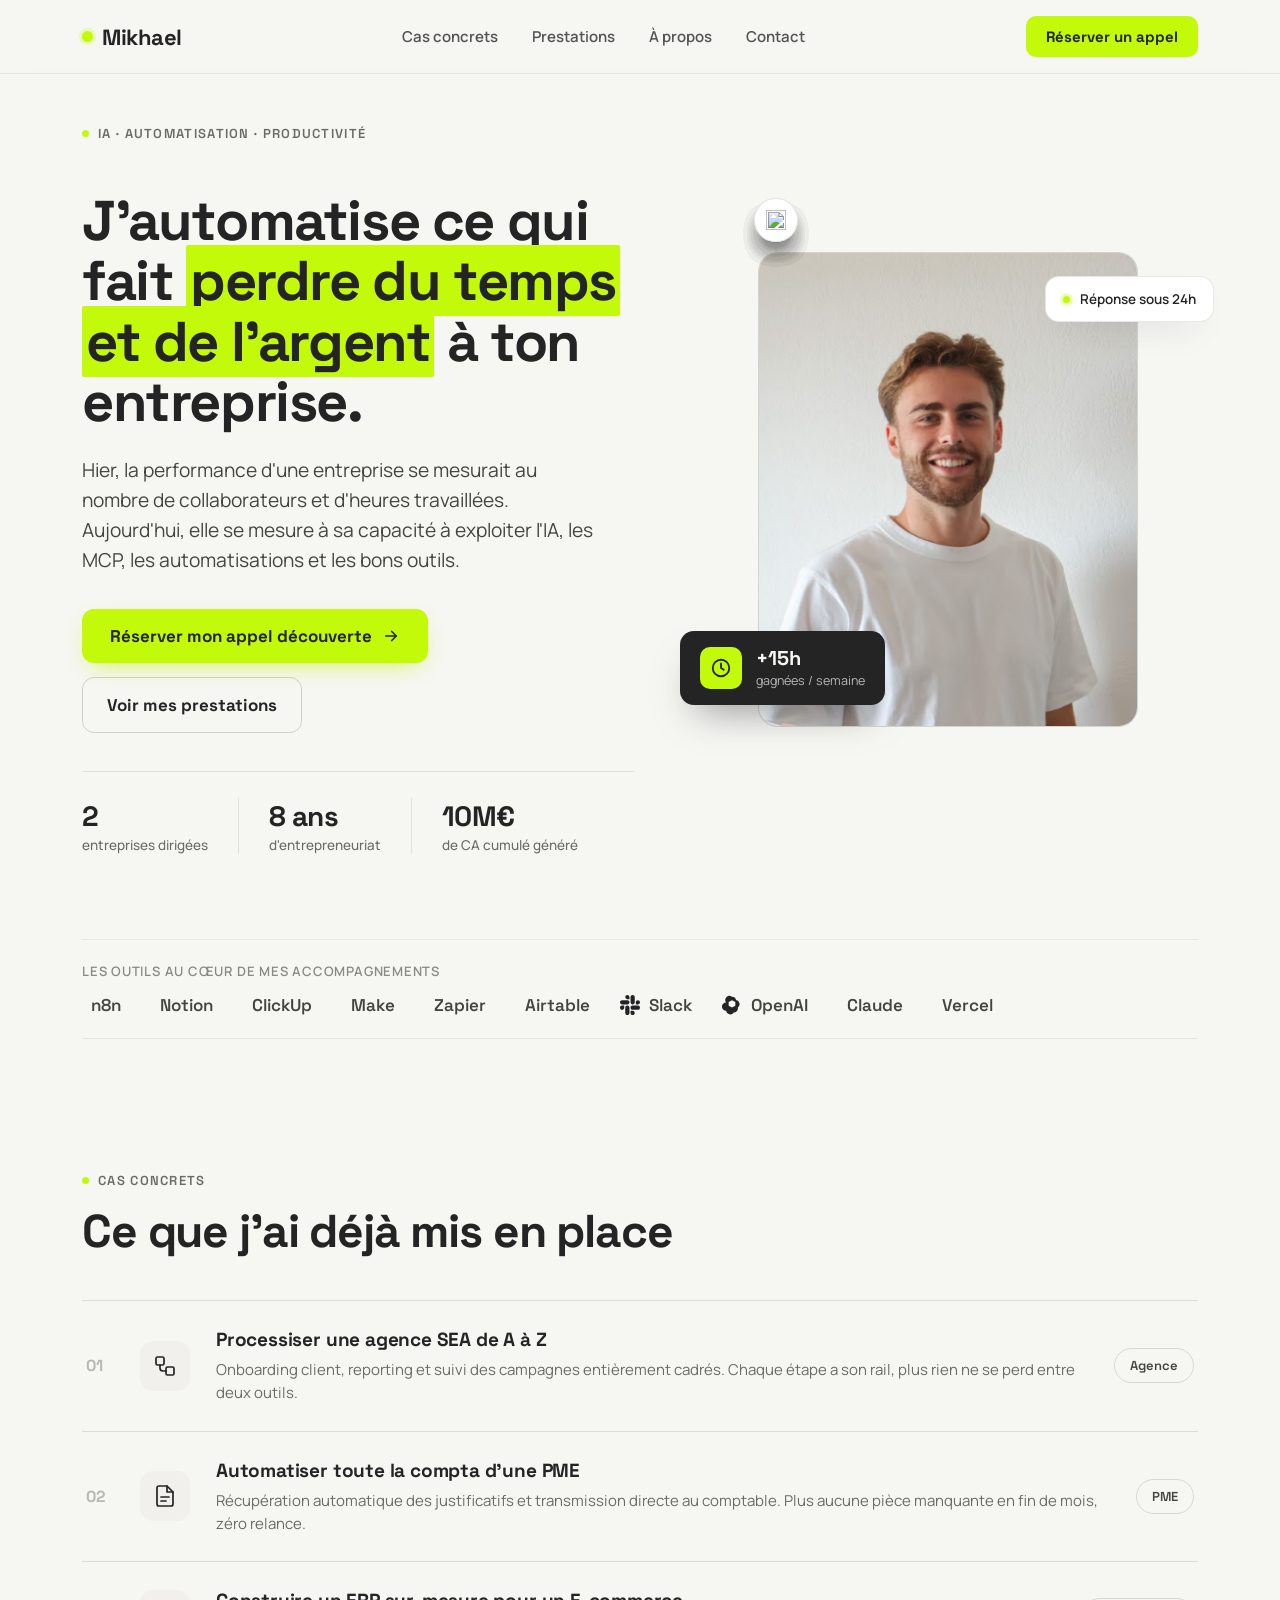
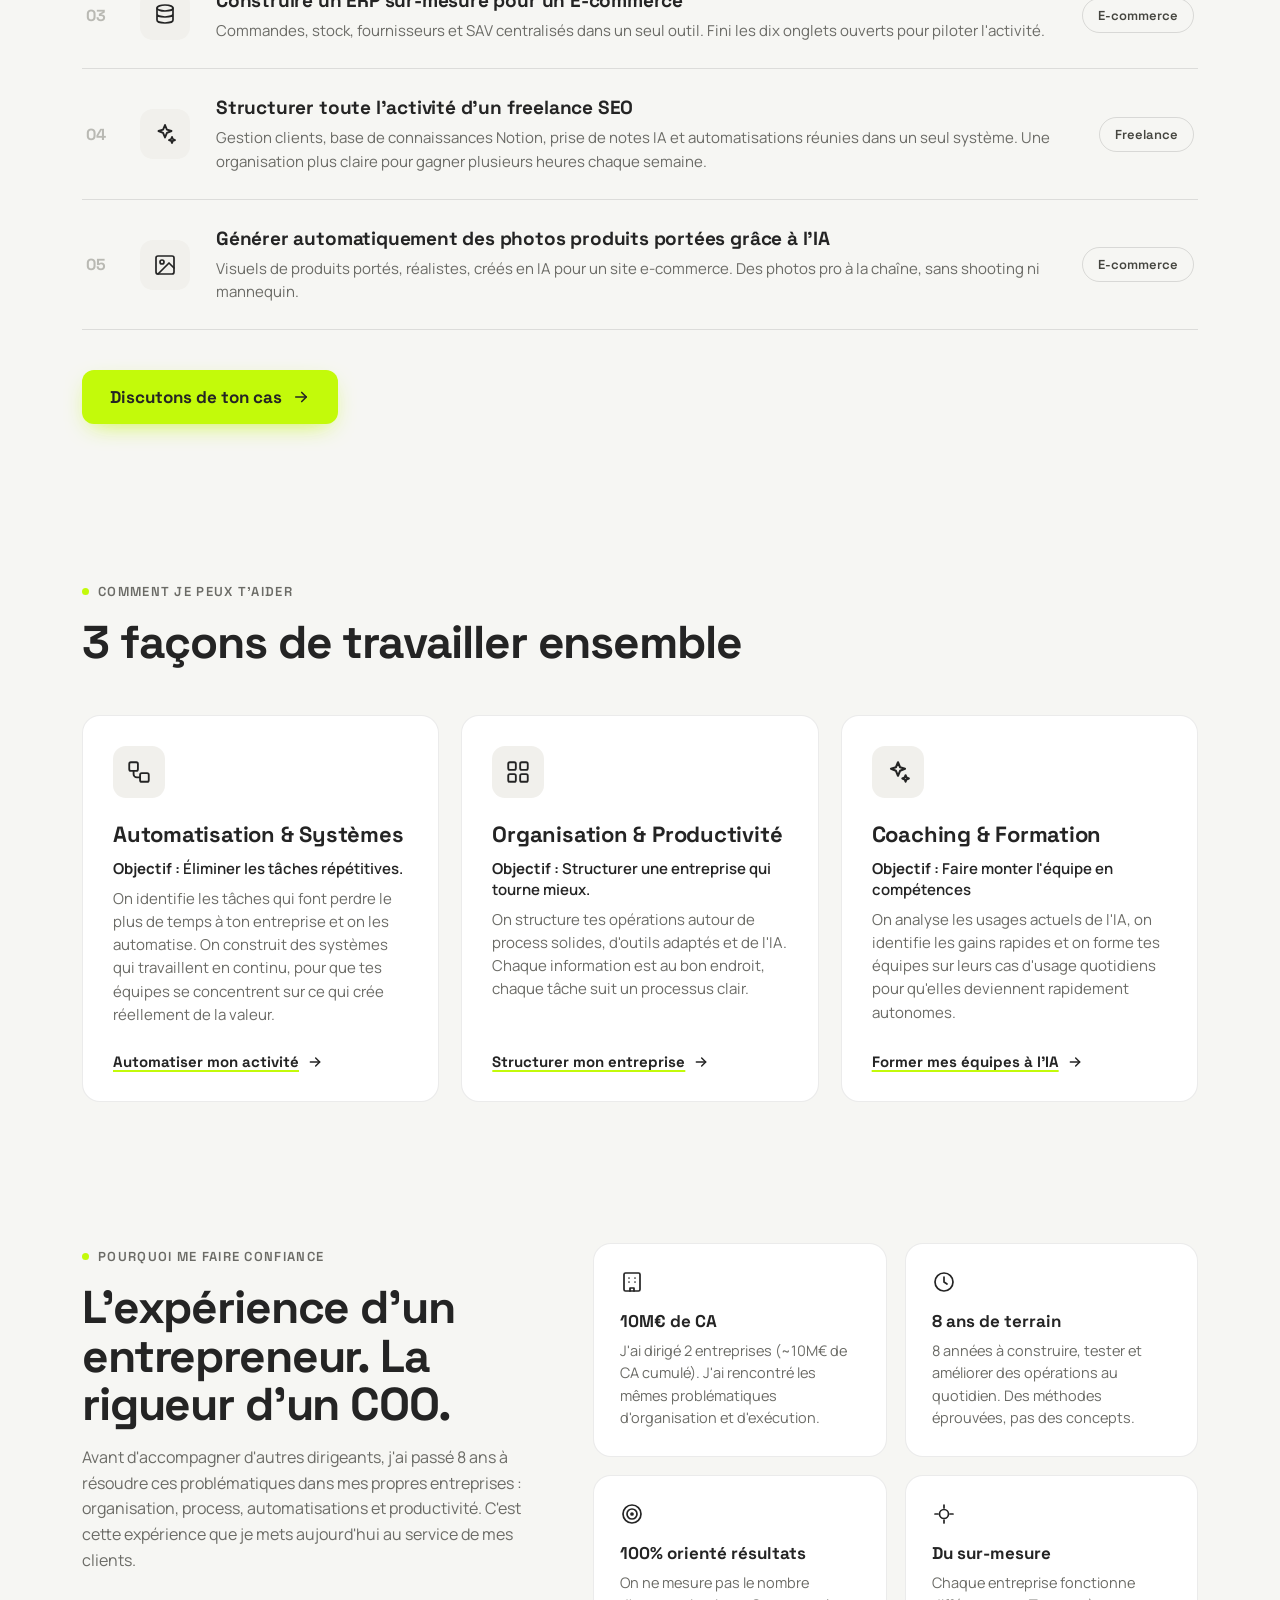
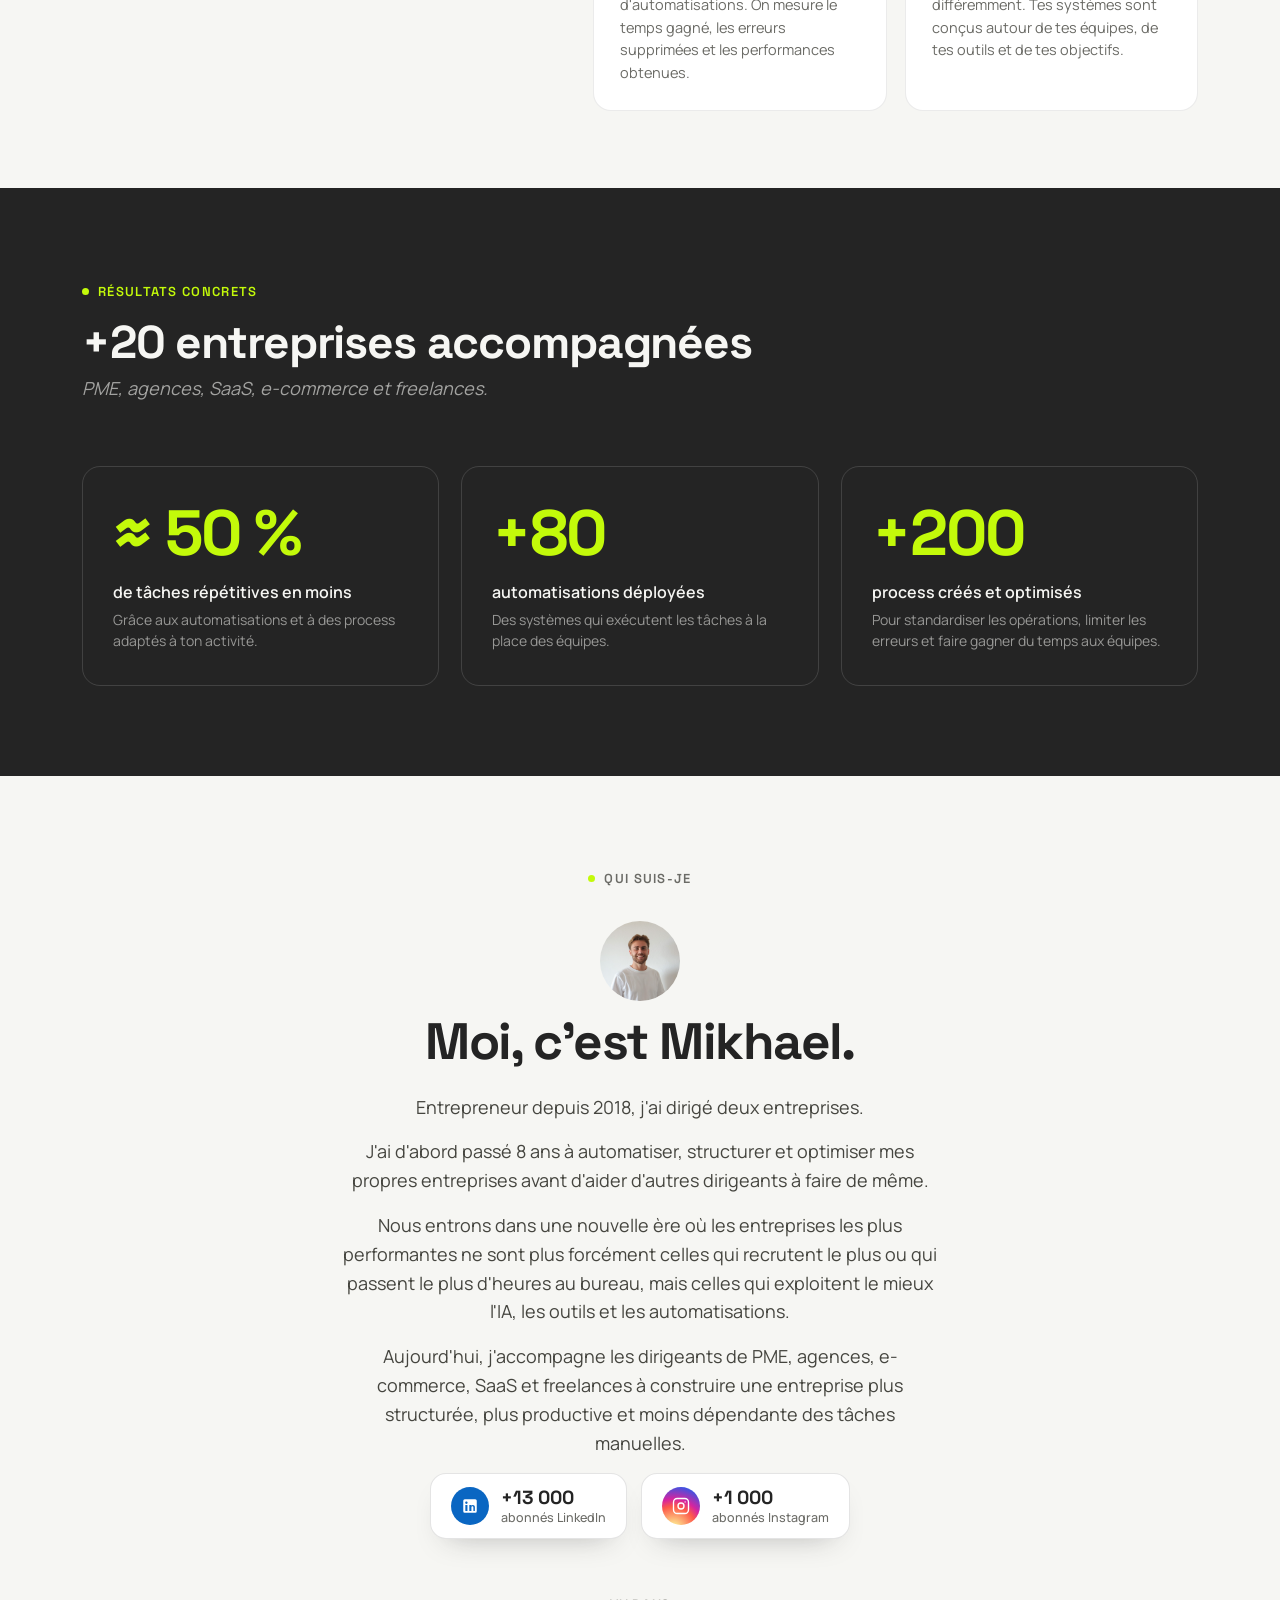
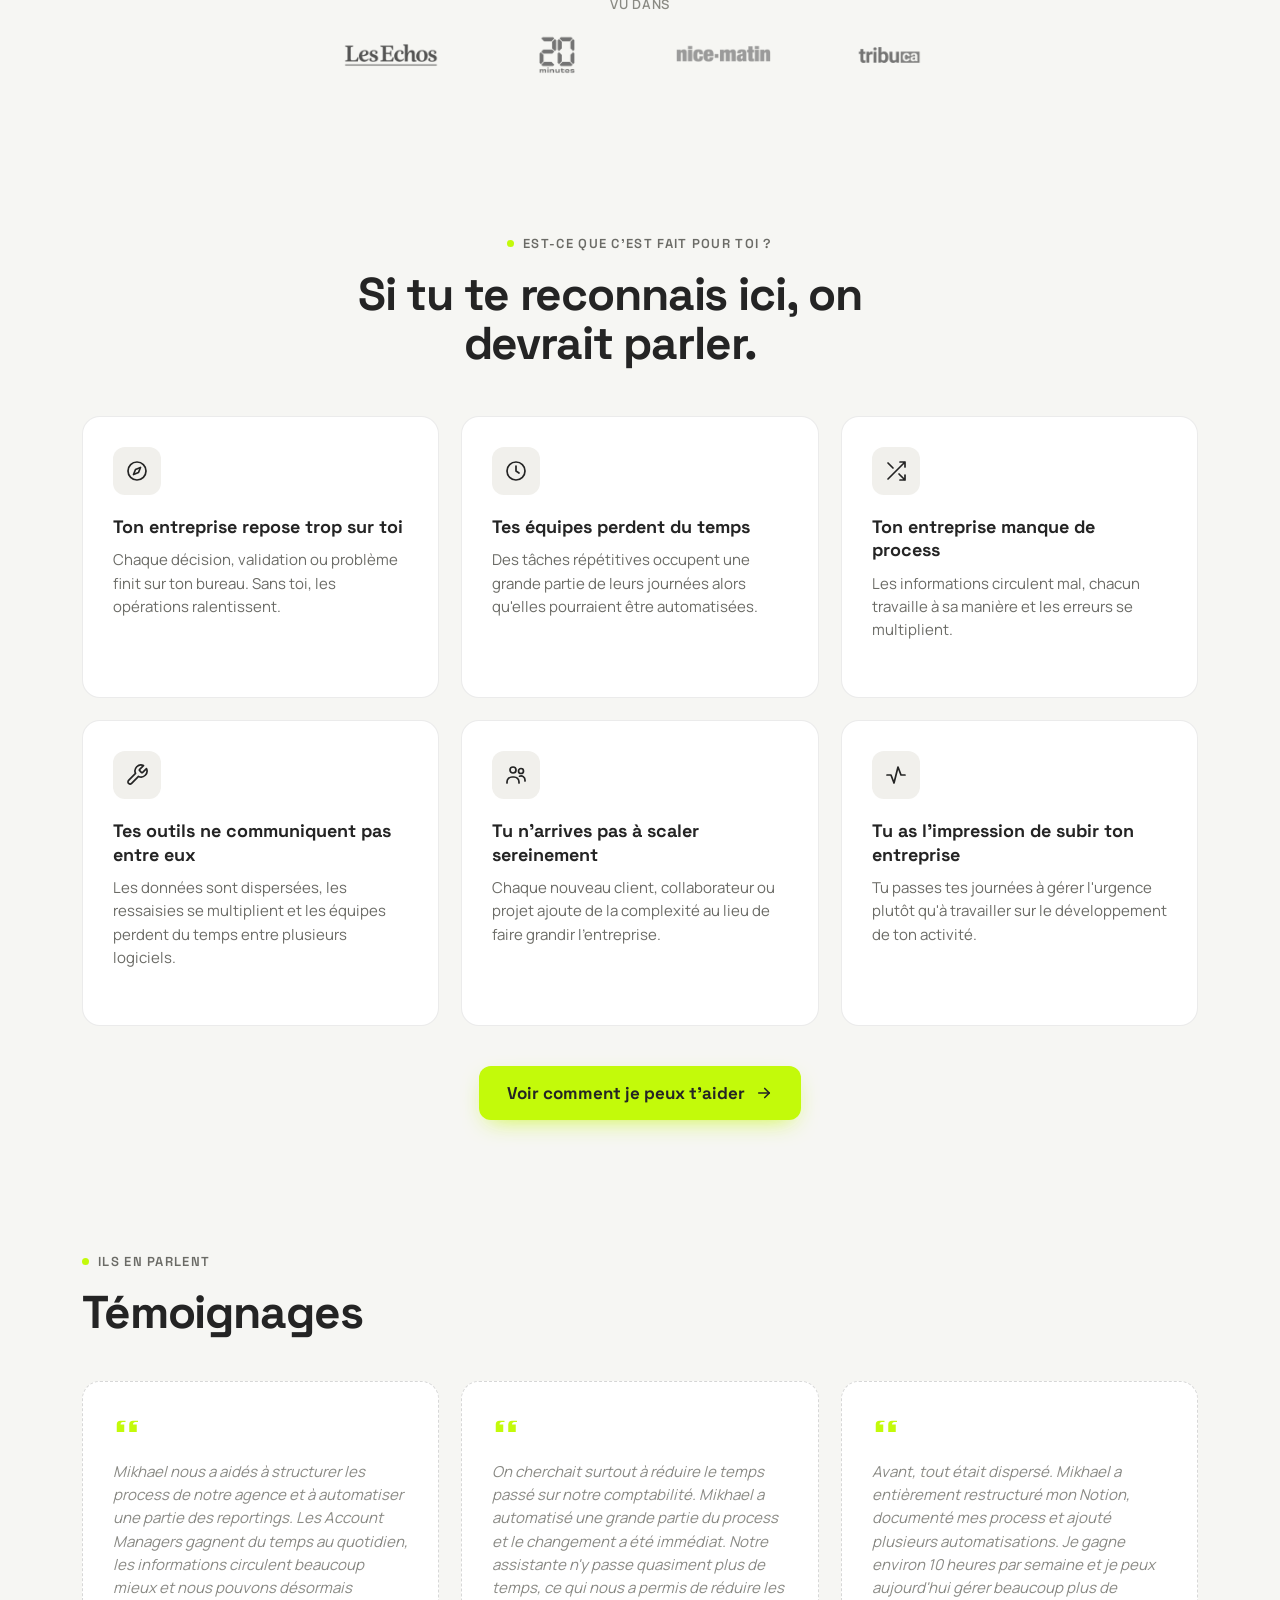
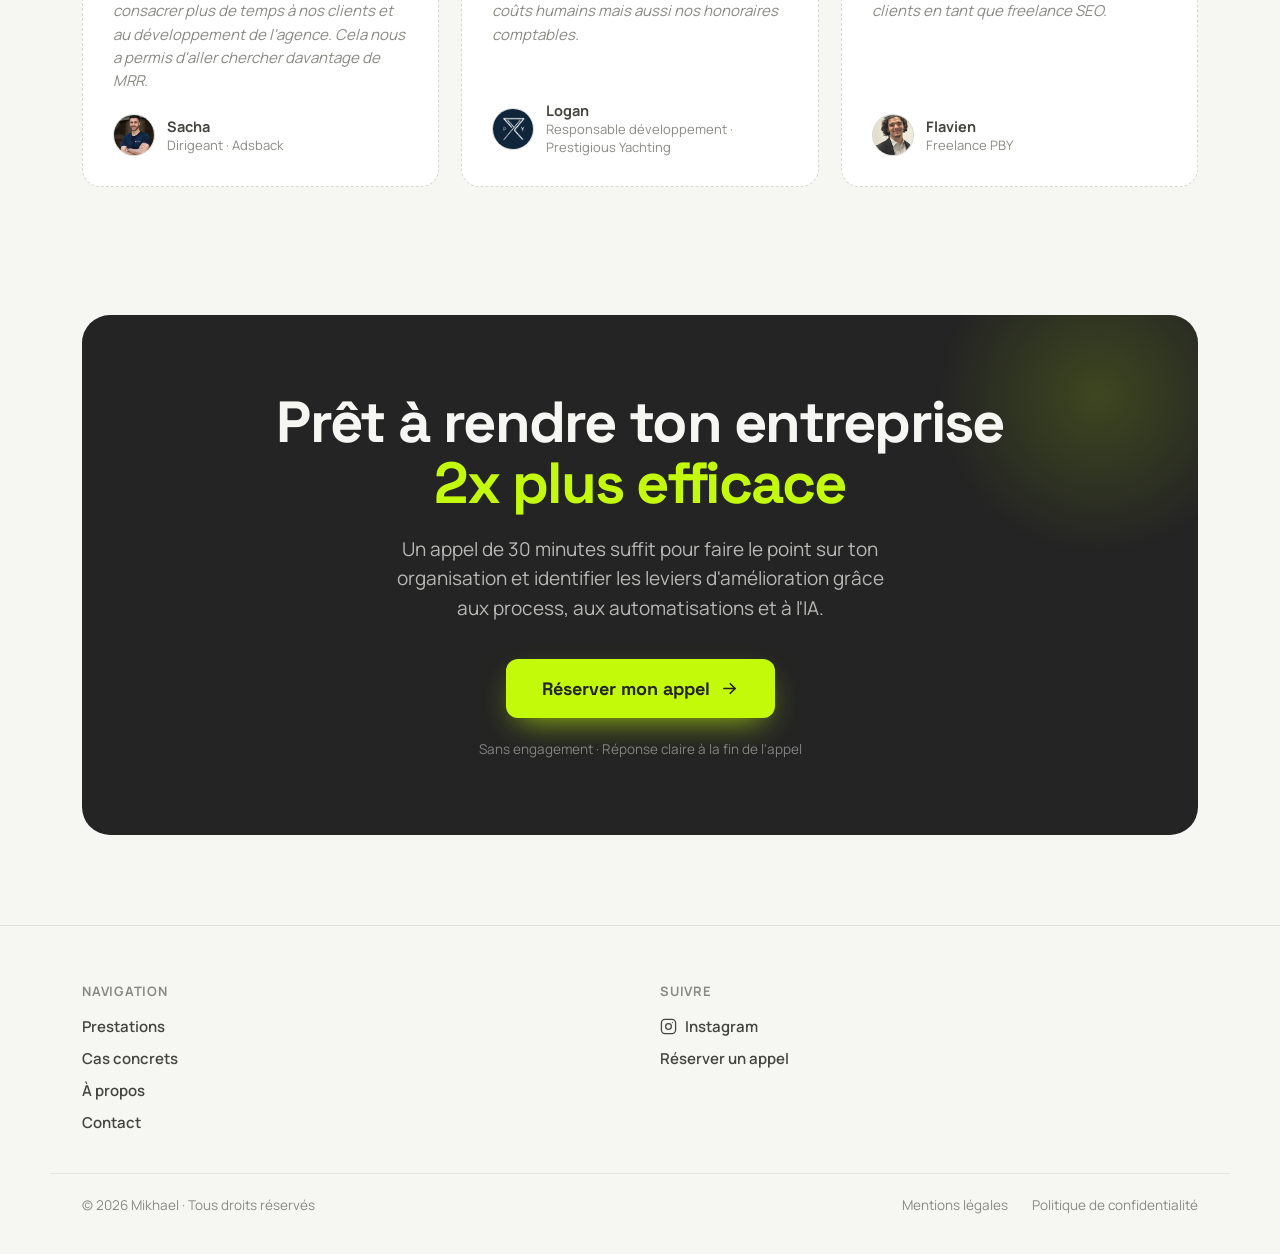
==== commit 5085d6eb: "fix: met a jour le lien de reservation d'appel vers cal.com Co-Authored-By: Claude Sonnet 4.6 <norep" ====
--- a/index.html
+++ b/index.html
@@ -28,7 +28,7 @@
     </nav>
 
     <div class="header-actions">
-      <a href="https://www.cal.eu/mikhael-5kbnzs/30min" target="_blank" rel="noopener" class="btn btn-accent btn-sm">Réserver un appel</a>
+      <a href="https://cal.com/mikhael-ueckjs/30min" target="_blank" rel="noopener" class="btn btn-accent btn-sm">Réserver un appel</a>
       <button type="button" class="nav-toggle" aria-expanded="false" aria-controls="nav-mobile" aria-label="Ouvrir le menu">
         <span></span><span></span><span></span>
       </button>
@@ -63,7 +63,7 @@
         Hier, la performance d'une entreprise se mesurait au nombre de collaborateurs et d'heures travaillées. Aujourd'hui, elle se mesure à sa capacité à exploiter l'IA, les MCP, les automatisations et les bons outils.
       </p>
       <div class="hero-ctas">
-        <a href="https://www.cal.eu/mikhael-5kbnzs/30min" target="_blank" rel="noopener" class="btn btn-accent btn-lg">
+        <a href="https://cal.com/mikhael-ueckjs/30min" target="_blank" rel="noopener" class="btn btn-accent btn-lg">
           Réserver mon appel découverte
           <svg width="18" height="18" viewBox="0 0 24 24" fill="none" stroke="currentColor" stroke-width="2.2" stroke-linecap="round" stroke-linejoin="round"><path d="M5 12h14"/><path d="m13 6 6 6-6 6"/></svg>
         </a>
@@ -232,7 +232,7 @@
     </div>
 
     <div class="case-cta">
-      <a href="https://www.cal.eu/mikhael-5kbnzs/30min" target="_blank" rel="noopener" class="btn btn-accent btn-lg">
+      <a href="https://cal.com/mikhael-ueckjs/30min" target="_blank" rel="noopener" class="btn btn-accent btn-lg">
         Discutons de ton cas
         <svg width="18" height="18" viewBox="0 0 24 24" fill="none" stroke="currentColor" stroke-width="2.2" stroke-linecap="round" stroke-linejoin="round"><path d="M5 12h14"/><path d="m13 6 6 6-6 6"/></svg>
       </a>
@@ -259,7 +259,7 @@
         <h3 class="card-title">Automatisation &amp; Systèmes</h3>
         <p class="card-quote"><strong>Objectif :</strong> Éliminer les tâches répétitives.</p>
         <p class="card-body">On identifie les tâches qui font perdre le plus de temps à ton entreprise et on les automatise. On construit des systèmes qui travaillent en continu, pour que tes équipes se concentrent sur ce qui crée réellement de la valeur.</p>
-        <a href="https://www.cal.eu/mikhael-5kbnzs/30min" target="_blank" rel="noopener" class="card-link">
+        <a href="https://cal.com/mikhael-ueckjs/30min" target="_blank" rel="noopener" class="card-link">
           <span class="card-link-text">Automatiser mon activité</span>
           <svg width="16" height="16" viewBox="0 0 24 24" fill="none" stroke="currentColor" stroke-width="2.2" stroke-linecap="round" stroke-linejoin="round"><path d="M5 12h14"/><path d="m13 6 6 6-6 6"/></svg>
         </a>
@@ -272,7 +272,7 @@
         <h3 class="card-title">Organisation &amp; Productivité</h3>
         <p class="card-quote"><strong>Objectif :</strong> Structurer une entreprise qui tourne mieux.</p>
         <p class="card-body">On structure tes opérations autour de process solides, d'outils adaptés et de l'IA. Chaque information est au bon endroit, chaque tâche suit un processus clair.</p>
-        <a href="https://www.cal.eu/mikhael-5kbnzs/30min" target="_blank" rel="noopener" class="card-link">
+        <a href="https://cal.com/mikhael-ueckjs/30min" target="_blank" rel="noopener" class="card-link">
           <span class="card-link-text">Structurer mon entreprise</span>
           <svg width="16" height="16" viewBox="0 0 24 24" fill="none" stroke="currentColor" stroke-width="2.2" stroke-linecap="round" stroke-linejoin="round"><path d="M5 12h14"/><path d="m13 6 6 6-6 6"/></svg>
         </a>
@@ -285,7 +285,7 @@
         <h3 class="card-title">Coaching &amp; Formation</h3>
         <p class="card-quote"><strong>Objectif :</strong> Faire monter l'équipe en compétences</p>
         <p class="card-body">On analyse les usages actuels de l'IA, on identifie les gains rapides et on forme tes équipes sur leurs cas d'usage quotidiens pour qu'elles deviennent rapidement autonomes.</p>
-        <a href="https://www.cal.eu/mikhael-5kbnzs/30min" target="_blank" rel="noopener" class="card-link">
+        <a href="https://cal.com/mikhael-ueckjs/30min" target="_blank" rel="noopener" class="card-link">
           <span class="card-link-text">Former mes équipes à l'IA</span>
           <svg width="16" height="16" viewBox="0 0 24 24" fill="none" stroke="currentColor" stroke-width="2.2" stroke-linecap="round" stroke-linejoin="round"><path d="M5 12h14"/><path d="m13 6 6 6-6 6"/></svg>
         </a>
@@ -480,7 +480,7 @@
     </div>
 
     <div class="centered-cta">
-      <a href="https://www.cal.eu/mikhael-5kbnzs/30min" target="_blank" rel="noopener" class="btn btn-accent btn-lg">
+      <a href="https://cal.com/mikhael-ueckjs/30min" target="_blank" rel="noopener" class="btn btn-accent btn-lg">
         Voir comment je peux t'aider
         <svg width="18" height="18" viewBox="0 0 24 24" fill="none" stroke="currentColor" stroke-width="2.2" stroke-linecap="round" stroke-linejoin="round"><path d="M5 12h14"/><path d="m13 6 6 6-6 6"/></svg>
       </a>
@@ -546,7 +546,7 @@
       <div class="final-cta-content">
         <h2 class="final-cta-title">Prêt à rendre ton entreprise <span class="hl-text">2x plus efficace</span></h2>
         <p class="final-cta-text">Un appel de 30 minutes suffit pour faire le point sur ton organisation et identifier les leviers d'amélioration grâce aux process, aux automatisations et à l'IA.</p>
-        <a href="https://www.cal.eu/mikhael-5kbnzs/30min" target="_blank" rel="noopener" class="btn btn-accent btn-xl">
+        <a href="https://cal.com/mikhael-ueckjs/30min" target="_blank" rel="noopener" class="btn btn-accent btn-xl">
           Réserver mon appel
           <svg width="19" height="19" viewBox="0 0 24 24" fill="none" stroke="currentColor" stroke-width="2.2" stroke-linecap="round" stroke-linejoin="round"><path d="M5 12h14"/><path d="m13 6 6 6-6 6"/></svg>
         </a>
@@ -576,7 +576,7 @@
           <svg width="17" height="17" viewBox="0 0 24 24" fill="none" stroke="currentColor" stroke-width="1.8" stroke-linecap="round" stroke-linejoin="round"><rect x="2" y="2" width="20" height="20" rx="5"/><circle cx="12" cy="12" r="4"/><path d="M17.5 6.5h.01"/></svg>
           Instagram
         </a>
-        <a href="https://www.cal.eu/mikhael-5kbnzs/30min" target="_blank" rel="noopener">Réserver un appel</a>
+        <a href="https://cal.com/mikhael-ueckjs/30min" target="_blank" rel="noopener">Réserver un appel</a>
       </div>
     </div>
   </div>
--- a/styles.css
+++ b/styles.css
@@ -140,15 +140,16 @@
 
 /* ===== Hero ===== */
 .hero {
-  padding-top: clamp(40px, 6vw, 84px);
+  padding-top: clamp(24px, 4vw, 56px);
   padding-bottom: clamp(48px, 6vw, 80px);
   display: grid; grid-template-columns: 1.05fr 0.95fr;
-  grid-template-areas: "eyebrow visual" "copy visual";
-  gap: clamp(40px, 5vw, 72px); align-items: center;
+  grid-template-areas: "eyebrow visual" "title visual" "copy visual";
+  grid-template-rows: auto auto 1fr;
+  row-gap: 0; column-gap: clamp(40px, 5vw, 72px); align-items: center;
 }
 .hero-eyebrow { grid-area: eyebrow; align-self: end; margin-bottom: 10px; }
 .hero-stat-label--short { display: none; }
-.hero-title-wrap { grid-area: copy; }
+.hero-title-wrap { grid-area: title; padding-top: clamp(20px, 3vw, 40px); }
 .hero-copy { grid-area: copy; }
 .hero-visual { grid-area: visual; }
 .hero-title {
@@ -407,8 +408,11 @@
 
   .hero {
     grid-template-columns: 1fr;
-    grid-template-areas: "eyebrow" "visual" "copy";
-  }
+    grid-template-areas: "eyebrow" "visual" "title" "copy";
+    row-gap: 0;
+  }
+  .hero-eyebrow { margin-bottom: clamp(24px, 3vw, 40px); }
+  .hero-title-wrap { padding-top: 0; }
   .hero-eyebrow { align-self: auto; }
   .hero-visual { max-width: 220px; margin: 0 auto 16px; }
   .float-card { display: none; }
@@ -442,15 +446,15 @@
   .grid-3--slider .testimonial { flex: 0 0 86%; scroll-snap-align: start; }
 
   .hero {
-    padding-top: 16px; grid-template-columns: 1fr 1fr;
+    padding-top: 16px; grid-template-columns: 1.4fr 0.6fr;
     grid-template-areas: "eyebrow eyebrow" "title visual" "copy copy";
-    align-items: start;
-  }
-  .hero-eyebrow { margin-bottom: 28px; }
+    align-items: start; gap: 14px;
+  }
+  .hero-eyebrow { margin-bottom: 14px; }
   .hero-title-wrap { grid-area: title; align-self: center; }
-  .hero-copy { grid-area: copy; margin-top: 22px; }
+  .hero-copy { grid-area: copy; margin-top: 10px; }
   .hero-visual { grid-area: visual; max-width: 110px; align-self: center; }
-  .hero-title { font-size: 22px; margin: 0; }
+  .hero-title { font-size: 26px; margin: 0; }
   .orbit-track { display: none; }
 
   .hero-stats {
